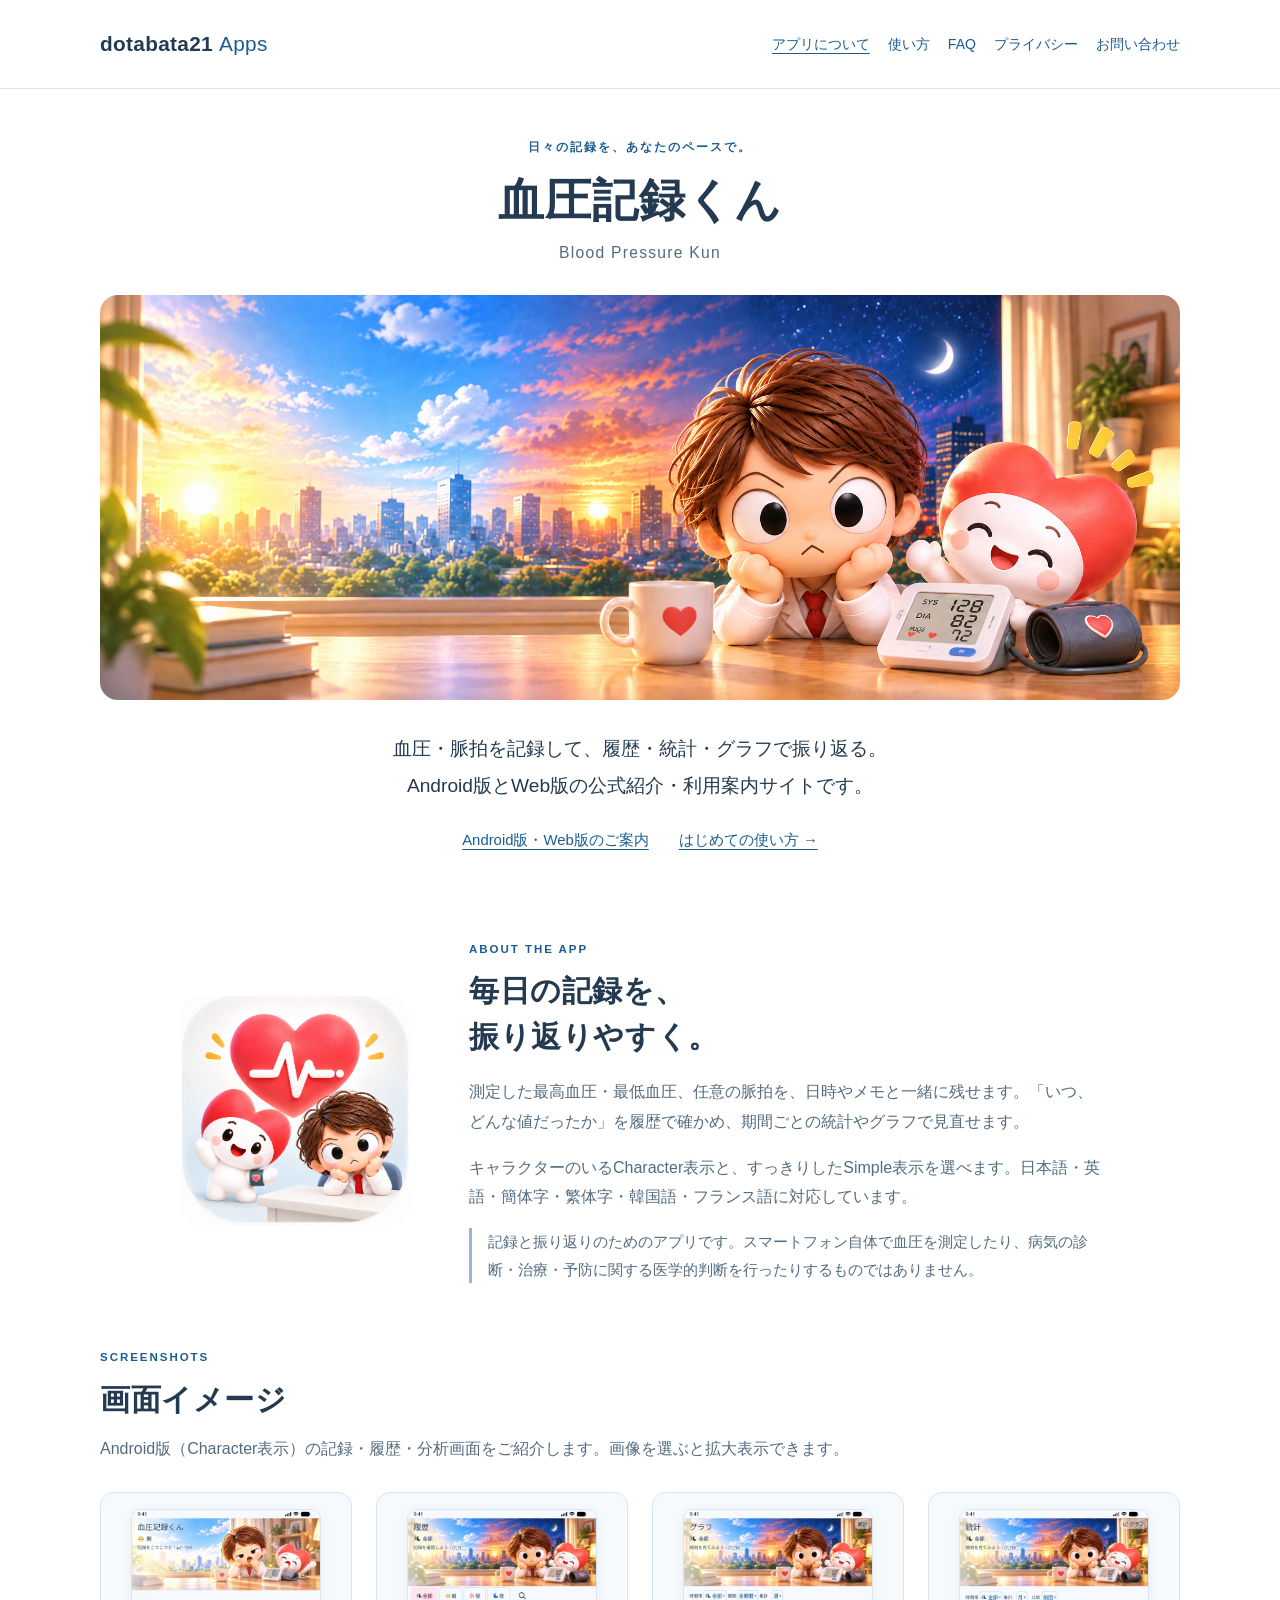
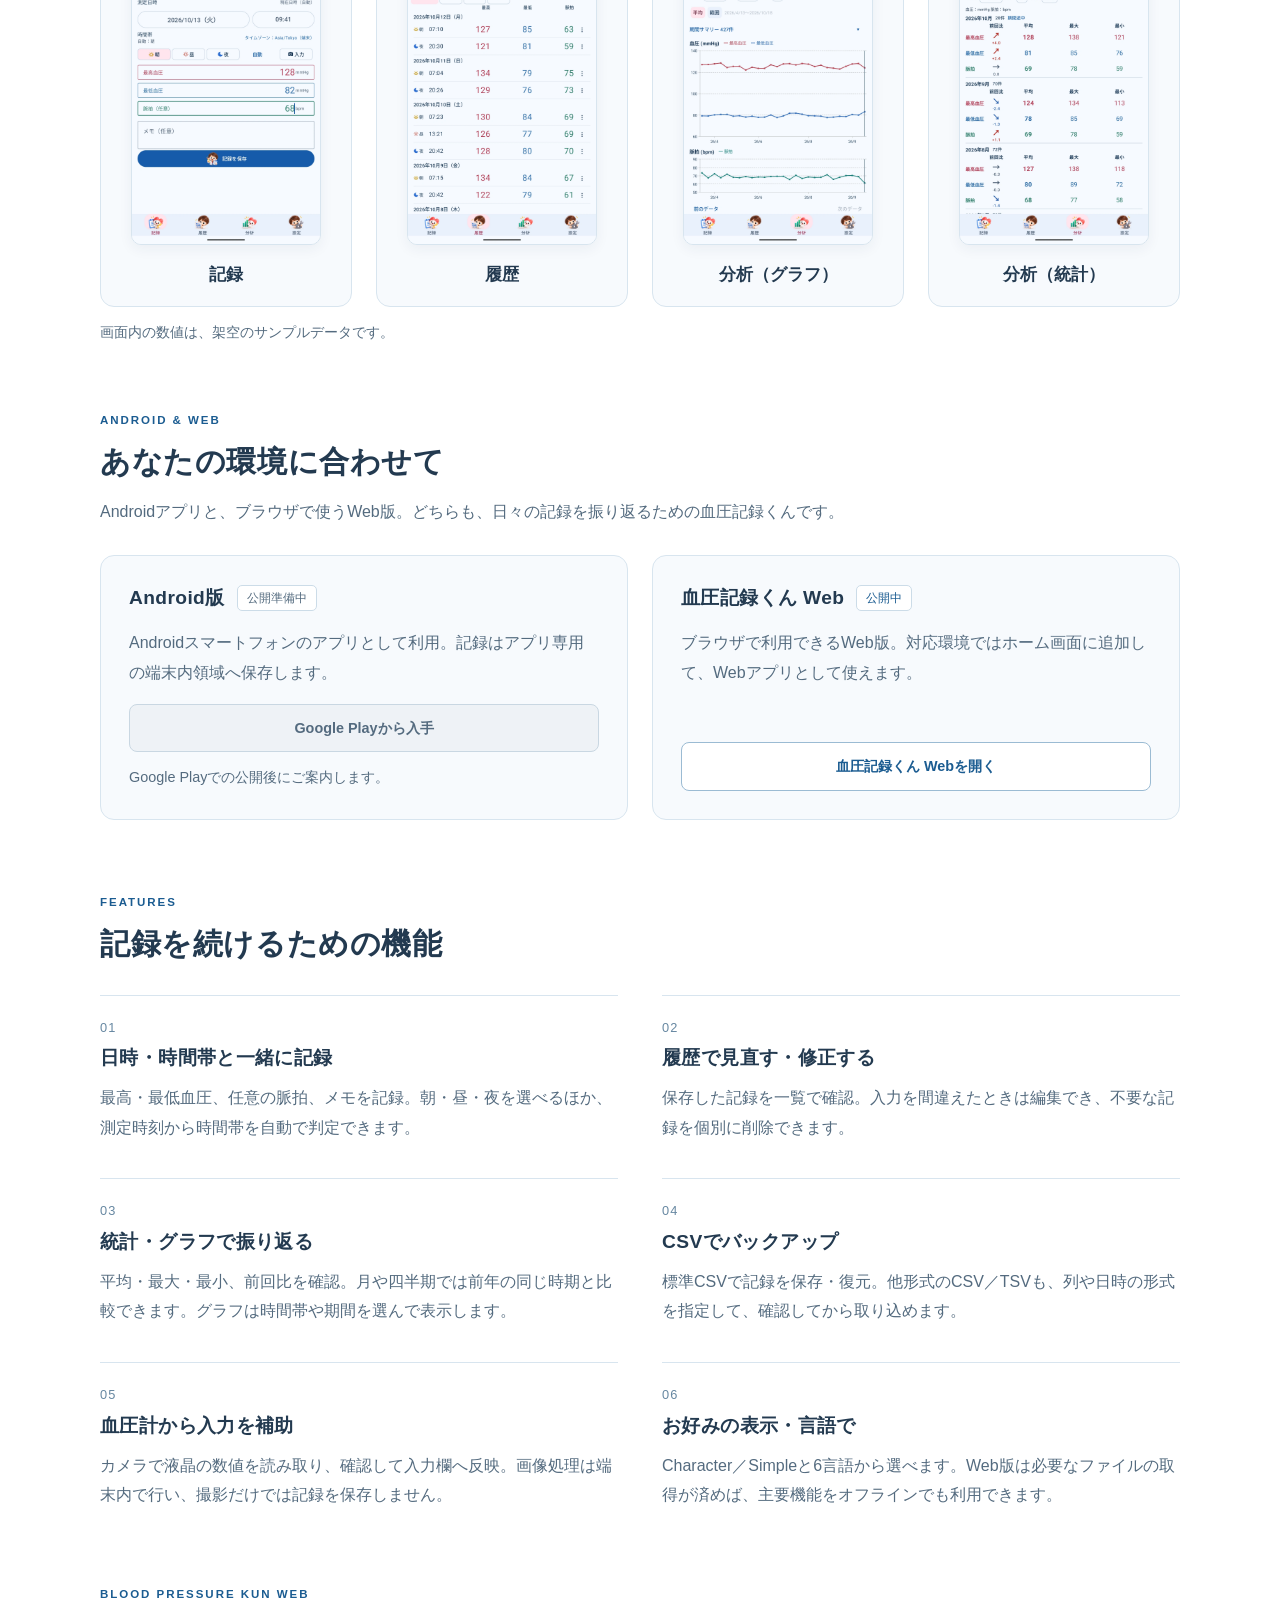
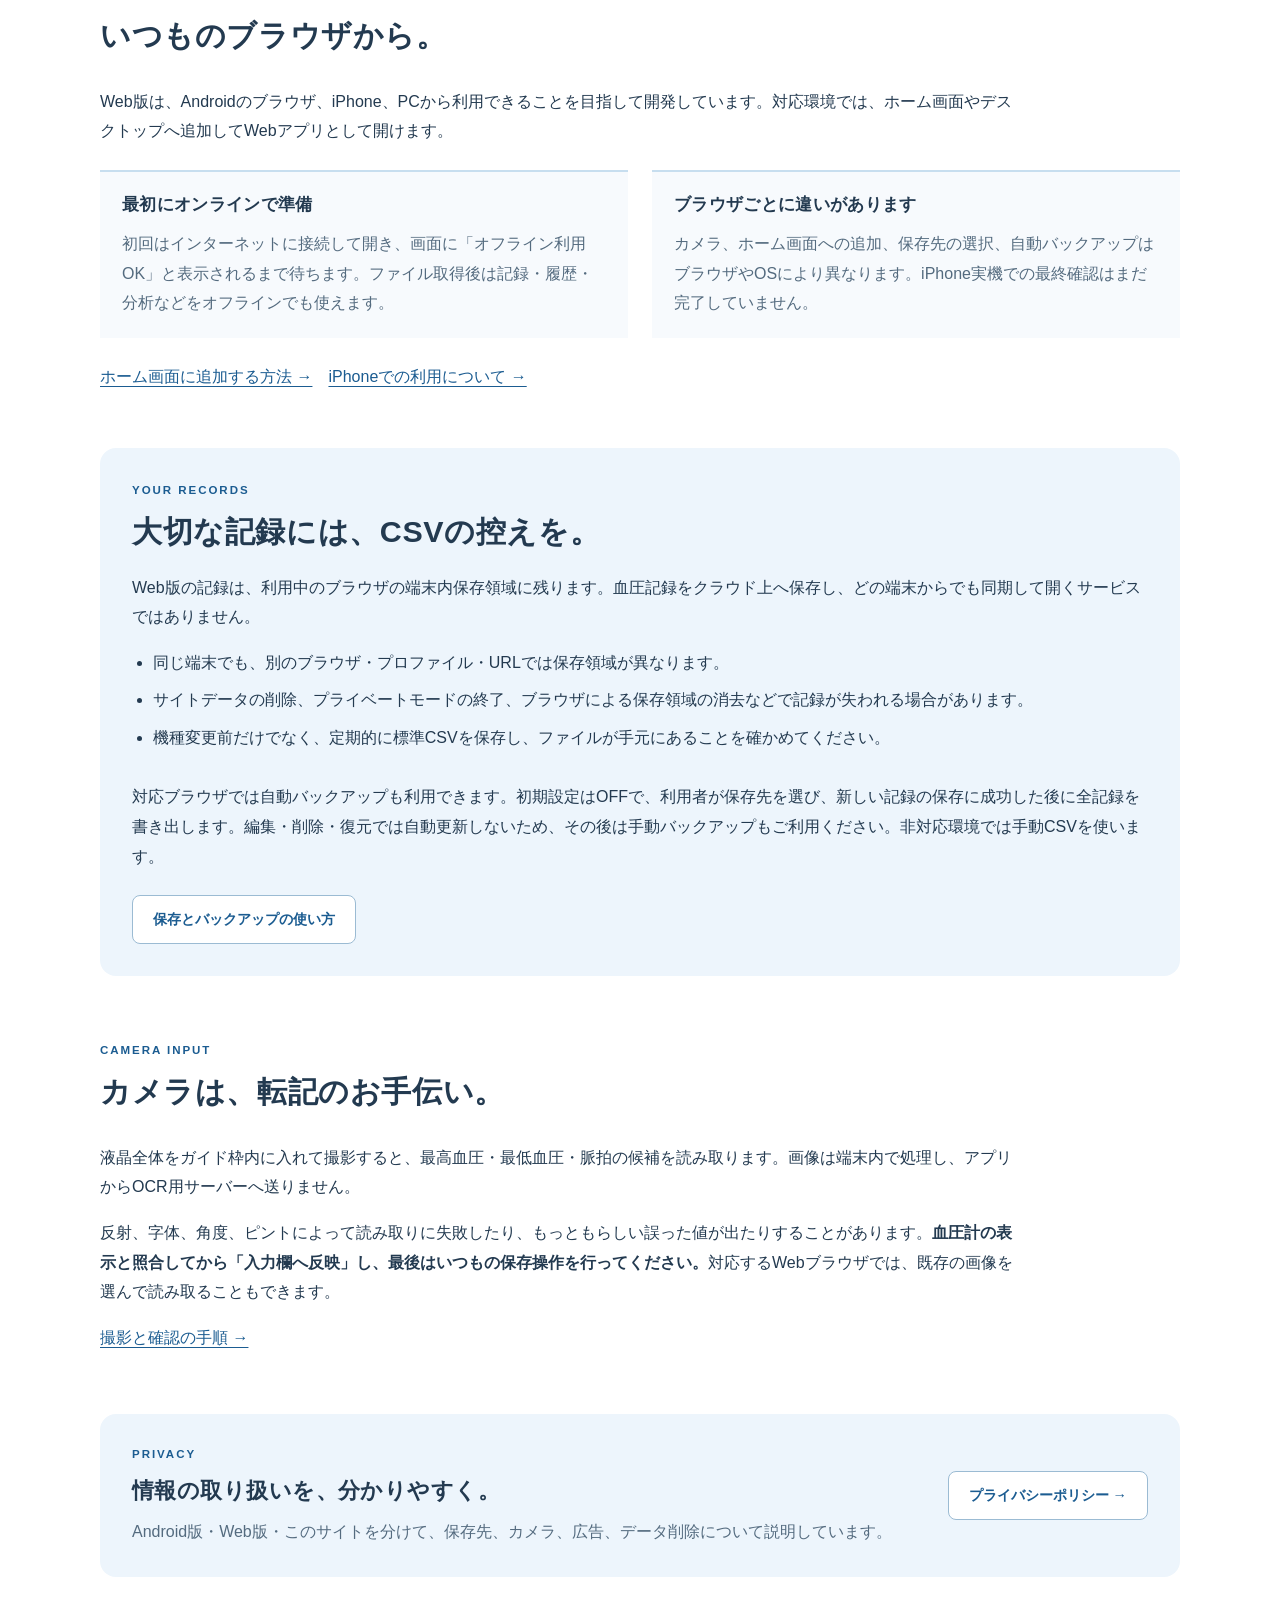
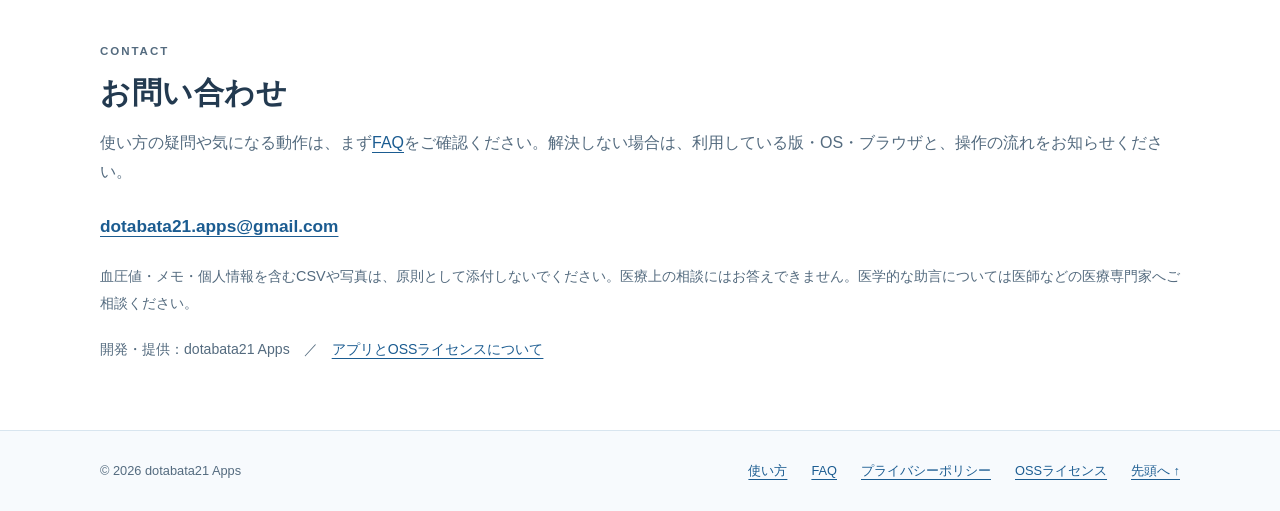
==== index.html @ 5b33334a "feat: add Android screenshot gallery with expandable previews" ====
<!doctype html>
<html lang="ja">
<head>
  <meta charset="utf-8">
  <meta name="viewport" content="width=device-width, initial-scale=1">
  <meta name="description" content="血圧・脈拍を記録し、履歴・統計・グラフで振り返る血圧記録くん。Android版・Web版の案内、使い方、CSVバックアップ、端末内OCR、FAQをご紹介します。">
  <meta name="theme-color" content="#edf5fc">
  <meta name="robots" content="index,follow">
  <title>血圧記録くん | Android・Webの公式紹介・使い方</title>
  <link rel="canonical" href="https://dotabata21.github.io/">
  <meta property="og:type" content="website">
  <meta property="og:locale" content="ja_JP">
  <meta property="og:site_name" content="血圧記録くん | dotabata21 Apps">
  <meta property="og:title" content="血圧記録くん | Android・Webの公式紹介・使い方">
  <meta property="og:description" content="血圧・脈拍を記録し、履歴・統計・グラフで振り返る血圧記録くん。Android版・Web版の案内、使い方、CSVバックアップ、端末内OCR、FAQをご紹介します。">
  <meta property="og:url" content="https://dotabata21.github.io/">
  <meta property="og:image" content="https://dotabata21.github.io/images/blood-pressure-kun-hero.png">
  <meta property="og:image:width" content="2048">
  <meta property="og:image:height" content="768">
  <meta property="og:image:alt" content="血圧記録くんのキャラクターとアプリ名">
  <meta name="twitter:card" content="summary_large_image">
  <link rel="icon" type="image/png" href="images/blood-pressure-kun-icon.png">
  <link rel="apple-touch-icon" href="images/blood-pressure-kun-icon.png">
  <link rel="stylesheet" href="css/style.css">
  <script src="js/site.js" defer></script>
</head>
<body id="top">
  <a class="skip-link" href="#main">本文へ移動</a>
  <header class="site-header">
    <div class="container header-inner">
      <a class="brand" href="index.html" aria-label="dotabata21 Apps トップページ">dotabata21 <span>Apps</span></a>
      <nav aria-label="メインナビゲーション"><a href="index.html" aria-current="page">アプリについて</a><a href="guide.html">使い方</a><a href="faq.html">FAQ</a><a href="privacy.html">プライバシー</a><a href="index.html#contact">お問い合わせ</a></nav>
    </div>
  </header>
  <main id="main" class="container">
    <section class="hero" aria-labelledby="app-title">
      <p class="eyebrow">日々の記録を、あなたのペースで。</p>
      <h1 id="app-title">血圧記録くん</h1>
      <p class="app-name-en" lang="en">Blood Pressure Kun</p>
      <img class="hero-image" src="images/blood-pressure-kun-hero.png" width="2048" height="768" alt="血圧記録くんのキャラクターとアプリ名" fetchpriority="high" decoding="async">
      <p class="hero-description">血圧・脈拍を記録して、履歴・統計・グラフで振り返る。<br class="desktop-break">Android版とWeb版の公式紹介・利用案内サイトです。</p>
      <div class="hero-links"><a href="#versions">Android版・Web版のご案内</a><a href="guide.html">はじめての使い方 →</a></div>
    </section>
    <section id="about" class="about-section" aria-labelledby="about-title">
      <div class="app-image-wrap"><img class="app-image" src="images/blood-pressure-kun-icon.png" width="1254" height="1254" alt="大きな赤いハート、マスコットと男の子のアプリアイコン" loading="lazy" decoding="async"></div>
      <div><p class="eyebrow">ABOUT THE APP</p><h2 id="about-title">毎日の記録を、<br>振り返りやすく。</h2><p>測定した最高血圧・最低血圧、任意の脈拍を、日時やメモと一緒に残せます。「いつ、どんな値だったか」を履歴で確かめ、期間ごとの統計やグラフで見直せます。</p><p>キャラクターのいるCharacter表示と、すっきりしたSimple表示を選べます。日本語・英語・簡体字・繁体字・韓国語・フランス語に対応しています。</p><p class="medical-note">記録と振り返りのためのアプリです。スマートフォン自体で血圧を測定したり、病気の診断・治療・予防に関する医学的判断を行ったりするものではありません。</p></div>
    </section>
    <section id="screenshots" class="screenshots-section" aria-labelledby="screenshots-title">
      <div class="section-heading"><p class="eyebrow">SCREENSHOTS</p><h2 id="screenshots-title">画面イメージ</h2><p>Android版（Character表示）の記録・履歴・分析画面をご紹介します。画像を選ぶと拡大表示できます。</p></div>
      <div class="screenshot-grid">
        <figure class="screenshot-card"><a class="screenshot-link" href="images/screenshots/android-record.webp" aria-label="記録画面を拡大表示"><img src="images/screenshots/android-record.webp" width="1080" height="1920" alt="最高血圧・最低血圧・脈拍を入力するAndroid版の記録画面" loading="lazy" decoding="async"></a><figcaption>記録</figcaption></figure>
        <figure class="screenshot-card"><a class="screenshot-link" href="images/screenshots/android-history.webp" aria-label="履歴画面を拡大表示"><img src="images/screenshots/android-history.webp" width="1080" height="1920" alt="日付・時間帯ごとの測定値を一覧で確認できるAndroid版の履歴画面" loading="lazy" decoding="async"></a><figcaption>履歴</figcaption></figure>
        <figure class="screenshot-card"><a class="screenshot-link" href="images/screenshots/android-graph.webp" aria-label="分析（グラフ）画面を拡大表示"><img src="images/screenshots/android-graph.webp" width="1080" height="1920" alt="血圧と脈拍の推移を表示するAndroid版の分析グラフ画面" loading="lazy" decoding="async"></a><figcaption>分析（グラフ）</figcaption></figure>
        <figure class="screenshot-card"><a class="screenshot-link" href="images/screenshots/android-statistics.webp" aria-label="分析（統計）画面を拡大表示"><img src="images/screenshots/android-statistics.webp" width="1080" height="1920" alt="平均・最大・最小や前回比を確認できるAndroid版の分析統計画面" loading="lazy" decoding="async"></a><figcaption>分析（統計）</figcaption></figure>
      </div>
      <p class="small-note">画面内の数値は、架空のサンプルデータです。</p>
    </section>
    <dialog id="screenshot-preview" class="screenshot-dialog" aria-labelledby="screenshot-preview-title">
      <div class="screenshot-dialog-heading"><h3 id="screenshot-preview-title">記録</h3><form method="dialog"><button class="screenshot-close" autofocus>閉じる</button></form></div>
      <img id="screenshot-preview-image" src="images/screenshots/android-record.webp" width="1080" height="1920" alt="Android版の記録画面">
    </dialog>
    <section id="versions" class="versions-section" aria-labelledby="versions-title">
      <div class="section-heading"><p class="eyebrow">ANDROID &amp; WEB</p><h2 id="versions-title">あなたの環境に合わせて</h2><p>Androidアプリと、ブラウザで使うWeb版。どちらも、日々の記録を振り返るための血圧記録くんです。</p></div>
      <div class="version-grid">
        <article class="version-card"><div class="version-heading"><h3>Android版</h3><span class="release-status" data-release-status="android">公開準備中</span></div><p>Androidスマートフォンのアプリとして利用。記録はアプリ専用の端末内領域へ保存します。</p><button class="button-link" disabled data-release="android" aria-describedby="android-release-note">Google Playから入手</button><p id="android-release-note" class="small-note" data-release-pending="android">Google Playでの公開後にご案内します。</p></article>
        <article class="version-card"><div class="version-heading"><h3>血圧記録くん Web</h3><span class="release-status is-live" data-release-status="web">公開中</span></div><p>ブラウザで利用できるWeb版。対応環境ではホーム画面に追加して、Webアプリとして使えます。</p><button class="button-link" disabled data-release="web">血圧記録くん Webを開く</button></article>
      </div>
    </section>
    <section id="features" class="features-section" aria-labelledby="features-title">
      <div class="section-heading"><p class="eyebrow">FEATURES</p><h2 id="features-title">記録を続けるための機能</h2></div>
      <div class="feature-grid">
        <article class="feature"><span class="feature-number" aria-hidden="true">01</span><h3>日時・時間帯と一緒に記録</h3><p>最高・最低血圧、任意の脈拍、メモを記録。朝・昼・夜を選べるほか、測定時刻から時間帯を自動で判定できます。</p></article>
        <article class="feature"><span class="feature-number" aria-hidden="true">02</span><h3>履歴で見直す・修正する</h3><p>保存した記録を一覧で確認。入力を間違えたときは編集でき、不要な記録を個別に削除できます。</p></article>
        <article class="feature"><span class="feature-number" aria-hidden="true">03</span><h3>統計・グラフで振り返る</h3><p>平均・最大・最小、前回比を確認。月や四半期では前年の同じ時期と比較できます。グラフは時間帯や期間を選んで表示します。</p></article>
        <article class="feature"><span class="feature-number" aria-hidden="true">04</span><h3>CSVでバックアップ</h3><p>標準CSVで記録を保存・復元。他形式のCSV／TSVも、列や日時の形式を指定して、確認してから取り込めます。</p></article>
        <article class="feature"><span class="feature-number" aria-hidden="true">05</span><h3>血圧計から入力を補助</h3><p>カメラで液晶の数値を読み取り、確認して入力欄へ反映。画像処理は端末内で行い、撮影だけでは記録を保存しません。</p></article>
        <article class="feature"><span class="feature-number" aria-hidden="true">06</span><h3>お好みの表示・言語で</h3><p>Character／Simpleと6言語から選べます。Web版は必要なファイルの取得が済めば、主要機能をオフラインでも利用できます。</p></article>
      </div>
    </section>
    <section id="web" class="web-section" aria-labelledby="web-title">
      <div class="section-heading"><p class="eyebrow">BLOOD PRESSURE KUN WEB</p><h2 id="web-title">いつものブラウザから。</h2></div>
      <p>Web版は、Androidのブラウザ、iPhone、PCから利用できることを目指して開発しています。対応環境では、ホーム画面やデスクトップへ追加してWebアプリとして開けます。</p>
      <div class="info-grid"><article class="info-card"><h3>最初にオンラインで準備</h3><p>初回はインターネットに接続して開き、画面に「オフライン利用OK」と表示されるまで待ちます。ファイル取得後は記録・履歴・分析などをオフラインでも使えます。</p></article><article class="info-card"><h3>ブラウザごとに違いがあります</h3><p>カメラ、ホーム画面への追加、保存先の選択、自動バックアップはブラウザやOSにより異なります。iPhone実機での最終確認はまだ完了していません。</p></article></div>
      <p><a href="guide.html#install">ホーム画面に追加する方法 →</a>　<a href="faq.html#iphone">iPhoneでの利用について →</a></p>
    </section>
    <section id="data" class="data-section" aria-labelledby="data-title">
      <p class="eyebrow">YOUR RECORDS</p><h2 id="data-title">大切な記録には、CSVの控えを。</h2>
      <p>Web版の記録は、利用中のブラウザの端末内保存領域に残ります。血圧記録をクラウド上へ保存し、どの端末からでも同期して開くサービスではありません。</p>
      <ul class="plain-list"><li>同じ端末でも、別のブラウザ・プロファイル・URLでは保存領域が異なります。</li><li>サイトデータの削除、プライベートモードの終了、ブラウザによる保存領域の消去などで記録が失われる場合があります。</li><li>機種変更前だけでなく、定期的に標準CSVを保存し、ファイルが手元にあることを確かめてください。</li></ul>
      <p>対応ブラウザでは自動バックアップも利用できます。初期設定はOFFで、利用者が保存先を選び、新しい記録の保存に成功した後に全記録を書き出します。編集・削除・復元では自動更新しないため、その後は手動バックアップもご利用ください。非対応環境では手動CSVを使います。</p>
      <a class="button-link" href="guide.html#backup">保存とバックアップの使い方</a>
    </section>
    <section id="camera" class="camera-section" aria-labelledby="camera-title">
      <div class="section-heading"><p class="eyebrow">CAMERA INPUT</p><h2 id="camera-title">カメラは、転記のお手伝い。</h2></div>
      <p>液晶全体をガイド枠内に入れて撮影すると、最高血圧・最低血圧・脈拍の候補を読み取ります。画像は端末内で処理し、アプリからOCR用サーバーへ送りません。</p>
      <p>反射、字体、角度、ピントによって読み取りに失敗したり、もっともらしい誤った値が出たりすることがあります。<strong>血圧計の表示と照合してから「入力欄へ反映」し、最後はいつもの保存操作を行ってください。</strong>対応するWebブラウザでは、既存の画像を選んで読み取ることもできます。</p>
      <p><a href="guide.html#camera">撮影と確認の手順 →</a></p>
    </section>
    <section class="privacy-panel" aria-labelledby="privacy-title"><div><p class="eyebrow">PRIVACY</p><h2 id="privacy-title">情報の取り扱いを、分かりやすく。</h2><p>Android版・Web版・このサイトを分けて、保存先、カメラ、広告、データ削除について説明しています。</p></div><a class="button-link" href="privacy.html">プライバシーポリシー →</a></section>
    <section id="contact" class="contact-section" aria-labelledby="contact-title"><p class="eyebrow">CONTACT</p><h2 id="contact-title">お問い合わせ</h2><p>使い方の疑問や気になる動作は、まず<a href="faq.html">FAQ</a>をご確認ください。解決しない場合は、利用している版・OS・ブラウザと、操作の流れをお知らせください。</p><a class="email-link" href="mailto:dotabata21.apps@gmail.com">dotabata21.apps@gmail.com</a><p class="small-note">血圧値・メモ・個人情報を含むCSVや写真は、原則として添付しないでください。医療上の相談にはお答えできません。医学的な助言については医師などの医療専門家へご相談ください。</p><p class="developer-note">開発・提供：dotabata21 Apps　／　<a href="licenses.html">アプリとOSSライセンスについて</a></p></section>
  </main>
  <footer class="site-footer">
    <div class="container footer-inner">
      <small>© 2026 dotabata21 Apps</small>
      <a href="guide.html">使い方</a>
      <a href="faq.html">FAQ</a>
      <a href="privacy.html">プライバシーポリシー</a>
      <a href="licenses.html">OSSライセンス</a>
      <a href="#top">先頭へ ↑</a>
    </div>
  </footer>
  <script>
    (() => {
      const grid = document.querySelector('.screenshot-grid');
      const dialog = document.getElementById('screenshot-preview');
      if (!grid || !dialog || typeof dialog.showModal !== 'function') return;
      const image = document.getElementById('screenshot-preview-image');
      const title = document.getElementById('screenshot-preview-title');
      grid.addEventListener('click', event => {
        const link = event.target.closest('.screenshot-link');
        if (!link || event.button !== 0 || event.ctrlKey || event.metaKey || event.shiftKey || event.altKey) return;
        event.preventDefault();
        image.src = link.href;
        image.alt = link.querySelector('img').alt;
        title.textContent = link.closest('figure').querySelector('figcaption').textContent;
        dialog.showModal();
      });
      dialog.addEventListener('click', event => {
        if (event.target !== dialog) return;
        const bounds = dialog.getBoundingClientRect();
        if (event.clientX < bounds.left || event.clientX > bounds.right || event.clientY < bounds.top || event.clientY > bounds.bottom) dialog.close();
      });
    })();
  </script>
</body>
</html>
---- css/style.css ----
:root {
  color-scheme: light;
  --ink: #233a50;
  --muted: #546b7f;
  --blue: #1b5c91;
  --pale: #edf5fc;
  --line: #d8e5ef;
  --width: 1080px;
}
* { box-sizing: border-box; }
html { scroll-padding-top: 24px; }
body {
  margin: 0;
  color: var(--ink);
  background: #fff;
  font-family: -apple-system, BlinkMacSystemFont, "Segoe UI", "Hiragino Kaku Gothic ProN", "Yu Gothic", Meiryo, sans-serif;
  font-size: 16px;
  line-height: 1.85;
  overflow-wrap: anywhere;
}
img { display: block; max-width: 100%; height: auto; }
a { color: var(--blue); text-underline-offset: 4px; }
a:hover { text-decoration-thickness: 2px; }
a:focus-visible { outline: 3px solid #2879b5; outline-offset: 5px; border-radius: 3px; }
h1, h2, h3 { margin: 0; line-height: 1.5; font-weight: 700; letter-spacing: .02em; }
h1 { font-size: clamp(2rem, 5vw, 2.9rem); }
h2 { font-size: clamp(1.5rem, 3vw, 1.9rem); }
h3 { font-size: 1.2rem; }
p { margin: 0 0 1em; }
p:last-child { margin-bottom: 0; }
.container { width: min(var(--width), calc(100% - 48px)); margin-inline: auto; }
.skip-link { position: absolute; z-index: 10; top: -100px; left: 16px; background: white; padding: 10px 16px; }
.skip-link:focus { top: 12px; }
.site-header { border-bottom: 1px solid var(--line); }
.header-inner { min-height: 88px; display: flex; align-items: center; justify-content: space-between; gap: 24px; }
.brand { color: var(--ink); font-size: 1.3rem; font-weight: 700; text-decoration: none; white-space: nowrap; letter-spacing: .015em; }
.brand span { color: var(--blue); font-weight: 500; }
.site-header nav { display: flex; flex-wrap: wrap; gap: 8px 24px; align-items: center; font-size: .88rem; }
.site-header nav a { display: inline-flex; align-items: center; min-height: 44px; text-decoration: none; }
.site-header nav a:hover, .site-header nav a[aria-current="page"] { text-decoration: underline; }
.eyebrow { color: var(--blue); font-size: .72rem; font-weight: 700; letter-spacing: .17em; margin-bottom: 8px; }
.hero { text-align: center; padding-top: 48px; }
.app-name-en { color: var(--muted); font-size: .98rem; letter-spacing: .08em; margin-top: 2px; margin-bottom: 28px; }
.hero-image { width: 100%; border-radius: 18px; }
.hero-description { font-size: clamp(1.02rem, 2.2vw, 1.2rem); margin: 30px auto 0; max-width: 700px; line-height: 1.95; }
.about-section { display: grid; grid-template-columns: 240px 1fr; gap: 54px; align-items: center; max-width: 930px; margin: 76px auto 0; scroll-margin-top: 24px; }
.app-image-wrap { padding: 5px; }
.app-image { width: 100%; border-radius: 22px; }
.about-section h2 { margin-bottom: 18px; }
.about-section p:not(.eyebrow) { color: var(--muted); }
.features-section { margin-top: 72px; }
.section-heading { margin-bottom: 28px; }
.feature-grid { display: grid; grid-template-columns: repeat(2, minmax(0, 1fr)); gap: 26px 44px; }
.feature { border-top: 1px solid var(--line); padding: 20px 0 10px; }
.feature-number { display: block; color: #6687a1; font-size: .8rem; letter-spacing: .09em; margin-bottom: 5px; }
.feature h3 { margin-bottom: 10px; }
.feature p { color: var(--muted); }
.privacy-panel { margin-top: 62px; padding: 30px 32px; background: var(--pale); border-radius: 16px; display: flex; gap: 24px; align-items: center; justify-content: space-between; }
.privacy-panel h2 { font-size: 1.4rem; margin-bottom: 10px; }
.privacy-panel p:not(.eyebrow) { color: var(--muted); }
.button-link { display: inline-flex; align-items: center; justify-content: center; gap: 8px; min-height: 48px; padding: 10px 20px; background: white; border: 1px solid #9bbbd3; border-radius: 8px; text-decoration: none; font-size: .9rem; font-weight: 600; flex-shrink: 0; }
.button-link:hover { background: #f8fbfe; }
.contact-section { margin-block: 64px 68px; }
.contact-section h2 { margin-bottom: 12px; }
.contact-section p { color: var(--muted); }
.email-link { display: inline-block; padding-block: 8px; font-size: 1.08rem; font-weight: 600; }
.developer-note { font-size: .88rem; margin-top: 20px; }
.site-footer { border-top: 1px solid var(--line); background: #f7fafd; }
.footer-inner { min-height: 80px; display: flex; flex-wrap: wrap; align-items: center; gap: 8px 24px; font-size: .8rem; padding-block: 18px; }
.footer-inner small { color: var(--muted); font-size: inherit; margin-right: auto; }
.footer-inner a { display: inline-flex; align-items: center; min-height: 40px; }
.policy-container { max-width: 860px; }
.policy-heading { padding-block: 48px 26px; }
.policy-heading h1 { font-size: clamp(1.65rem, 4vw, 2.3rem); margin-bottom: 22px; }
.policy-heading > p:not(.eyebrow) { color: var(--muted); }
.policy-date { font-size: .88rem; margin-top: 18px; }
.policy-contents { padding: 24px 28px; border: 1px solid var(--line); border-radius: 12px; background: #f7fafd; }
.policy-contents h2 { font-size: 1.1rem; margin-bottom: 12px; }
.policy-contents ol { margin: 0; padding-left: 1.5em; columns: 2; column-gap: 42px; font-size: .9rem; }
.policy-contents li { break-inside: avoid; padding-block: 5px; }
.policy-section { padding-block: 34px; border-bottom: 1px solid var(--line); scroll-margin-top: 24px; }
.policy-section h2 { font-size: clamp(1.2rem, 2.5vw, 1.4rem); margin-bottom: 16px; }
.policy-section p { line-height: 1.95; }
.policy-section ul { padding-left: 1.5em; margin-block: 12px 20px; }
.policy-section li { padding-bottom: 4px; }
.policy-note { padding: 14px 18px; background: var(--pale); border-left: 3px solid #94b9d4; border-radius: 0 6px 6px 0; font-size: .94rem; }
.policy-contact dl { display: grid; grid-template-columns: 130px 1fr; gap: 8px 24px; margin: 0; }
.policy-contact dt { color: var(--muted); }
.policy-contact dd { margin: 0; }
.back-link { display: inline-flex; align-items: center; min-height: 48px; margin-block: 28px 44px; }
@media (max-width: 900px) {
  .header-inner { flex-wrap: wrap; gap: 0; padding-block: 16px 10px; }
  .site-header nav { width: 100%; gap: 4px 22px; }
  .about-section { grid-template-columns: 190px 1fr; gap: 32px; }
  .privacy-panel { align-items: flex-start; flex-direction: column; }
}
@media (max-width: 620px) {
  .container { width: calc(100% - 36px); }
  .header-inner { padding-block: 14px 8px; }
  .brand { font-size: 1.16rem; }
  .site-header nav { gap: 0 15px; font-size: .76rem; }
  .hero { padding-top: 30px; }
  .app-name-en { margin-bottom: 20px; font-size: .88rem; }
  .hero-image { border-radius: 10px; }
  .hero-description { margin-top: 22px; text-align: left; }
  .desktop-break { display: none; }
  .about-section { grid-template-columns: 1fr; gap: 22px; margin-top: 44px; }
  .app-image-wrap { width: 172px; padding: 0; }
  .about-section h2 { margin-bottom: 14px; }
  .features-section { margin-top: 44px; }
  .section-heading { margin-bottom: 16px; }
  .feature-grid { grid-template-columns: 1fr; gap: 12px; }
  .feature { padding-top: 16px; }
  .privacy-panel { margin-top: 36px; padding: 23px 20px; gap: 18px; border-radius: 12px; }
  .button-link { width: 100%; padding-inline: 12px; }
  .contact-section { margin-block: 38px 44px; }
  .email-link { font-size: .97rem; }
  .footer-inner { gap: 0 18px; }
  .footer-inner small { width: 100%; }
  .policy-heading { padding-block: 30px 20px; }
  .policy-contents { padding: 20px; }
  .policy-contents ol { columns: 1; }
  .policy-section { padding-block: 28px; }
  .policy-contact dl { grid-template-columns: 1fr; gap: 2px; }
  .policy-contact dd { margin-bottom: 10px; }
}
@media print {
  .site-header, .site-footer, .skip-link, .back-link { display: none; }
  .container { width: 100%; }
  .policy-heading { padding-top: 0; }
  .policy-section { break-inside: avoid; }
  a { color: inherit; }
}

/* Official guide expansion: keep the existing palette, artwork and typography. */
button { font: inherit; }
button:focus-visible, summary:focus-visible { outline: 3px solid #2879b5; outline-offset: 4px; }
.site-header nav { gap: 4px 18px; }
.hero-links { display: flex; justify-content: center; gap: 8px 30px; flex-wrap: wrap; margin-top: 14px; }
.hero-links a { min-height: 44px; display: inline-flex; align-items: center; font-size: .93rem; }
.medical-note { border-left: 3px solid #94b9d4; padding-left: 16px; font-size: .94rem; }
.versions-section, .web-section, .camera-section { margin-top: 64px; scroll-margin-top: 24px; }
.section-heading > p:not(.eyebrow) { margin-top: 12px; color: var(--muted); max-width: 760px; }
.version-grid, .info-grid { display: grid; grid-template-columns: repeat(2,minmax(0,1fr)); gap: 24px; }
.version-card { border: 1px solid var(--line); border-radius: 14px; padding: 28px; background: #f7fafd; display: flex; flex-direction: column; }
.version-heading { display: flex; align-items: center; flex-wrap: wrap; gap: 6px 12px; margin-bottom: 16px; }
.release-status { border: 1px solid #ccdce8; background: #fff; padding: 1px 9px; border-radius: 5px; font-size: .76rem; color: var(--muted); }
.release-status.is-live { color: var(--blue); }
.version-card > p:not(.small-note) { color: var(--muted); flex-grow: 1; }
.version-card .button-link { width: 100%; }
.button-link:disabled { color: #546b7f; background: #eef2f6; border-color: #c9d7e2; cursor: default; opacity: 1; }
.small-note { font-size: .9rem; color: var(--muted); margin-top: 12px; }
.info-grid { margin-block: 24px; }
.info-card { background: #f7fafd; border-top: 2px solid #c7deef; padding: 20px 22px; }
.info-card h3 { font-size: 1.06rem; margin-bottom: 12px; }
.info-card p { color: var(--muted); }
.web-section > p, .camera-section > p { max-width: 920px; }
.data-section { margin-top: 56px; padding: 32px; background: var(--pale); border-radius: 16px; scroll-margin-top: 24px; }
.data-section h2 { margin-bottom: 18px; }
.data-section .button-link { margin-top: 8px; }
.plain-list { padding-left: 1.3em; margin-bottom: 22px; }
.plain-list li { padding-bottom: 8px; }
.policy-section h3 { font-size: 1.08rem; margin-block: 26px 12px; }
.steps { padding-left: 1.4em; margin-block: 16px 24px; }
.steps li { padding-block: 5px; padding-left: 4px; }
.faq-list { margin-bottom: 30px; }
.faq-item { border-top: 1px solid var(--line); scroll-margin-top: 24px; }
.faq-item:last-child { border-bottom: 1px solid var(--line); }
.faq-item summary { min-height: 60px; padding: 18px 10px 18px 6px; font-weight: 600; cursor: pointer; line-height: 1.6; }
.faq-item summary::marker, .license-item summary::marker { color: var(--blue); }
.faq-answer { padding: 0 16px 22px 26px; color: var(--muted); }
.license-item { border: 1px solid var(--line); border-radius: 8px; margin-top: 12px; }
.license-item summary { padding: 14px 16px; cursor: pointer; min-height: 48px; }
.license-item summary span { font-weight: 600; }
.license-item summary small { display: block; margin-left: 16px; color: var(--muted); }
.license-item pre { white-space: pre-wrap; overflow-wrap: anywhere; font-size: .82rem; line-height: 1.65; margin: 0; padding: 18px; border-top: 1px solid var(--line); font-family: ui-monospace, Consolas, monospace; }
[hidden] { display: none !important; }
@media (max-width: 900px) { .site-header nav { gap: 0 20px; } }
@media (max-width: 620px) {
  .brand { white-space: normal; max-width: 100%; }
  .site-header nav { font-size: .83rem; gap: 0 18px; }
  .hero-links { justify-content: flex-start; gap: 0 20px; }
  .versions-section, .web-section, .camera-section { margin-top: 42px; }
  .version-grid, .info-grid { grid-template-columns: 1fr; gap: 18px; }
  .version-card { padding: 22px 20px; }
  .data-section { margin-top: 36px; padding: 23px 20px; }
  .info-card { padding: 18px 20px; }
  .faq-answer { padding: 0 8px 20px 20px; }
  .policy-contents a { display: inline-block; min-height: 36px; }
  .license-item summary { padding-inline: 12px; }
}
@media (prefers-reduced-motion: reduce) { html { scroll-behavior: auto; } }
@media print { .versions-section button, .hero-links { display: none; } .faq-item, .license-item { break-inside: avoid; } }

/* Android screen previews: scoped to the home-page screenshot section. */
.screenshots-section { margin-top: 64px; scroll-margin-top: 24px; }
.screenshot-grid { display: grid; grid-template-columns: repeat(4, minmax(0, 1fr)); gap: 24px; margin-inline: auto; }
.screenshot-card { margin: 0; padding: 16px; border: 1px solid var(--line); border-radius: 14px; background: #f7fafd; }
.screenshot-link { display: block; width: 190px; max-width: 100%; margin-inline: auto; cursor: zoom-in; }
.screenshot-card img { width: 100%; height: auto; margin-inline: auto; border: 1px solid var(--line); border-radius: 10px; box-shadow: 0 4px 14px rgba(35, 58, 80, .06); }
.screenshot-card figcaption { margin-top: 14px; text-align: center; font-size: 1.06rem; font-weight: 600; }
@media (max-width: 1000px) {
  .screenshot-grid { grid-template-columns: repeat(2, minmax(0, 1fr)); max-width: 560px; }
}
@media (max-width: 760px) {
  .screenshot-grid { grid-template-columns: 1fr; }
  .screenshot-link { width: 50%; max-width: 190px; }
}
@media (max-width: 620px) {
  .screenshots-section { margin-top: 42px; }
  .screenshot-grid { gap: 18px; }
  .screenshot-card { padding: 12px; }
}

.screenshot-dialog { width: fit-content; max-width: calc(100% - 32px); max-height: calc(100% - 32px); padding: 20px; color: var(--ink); border: 1px solid var(--line); border-radius: 14px; background: #fff; }
.screenshot-dialog::backdrop { background: rgba(35, 58, 80, .55); }
.screenshot-dialog-heading { display: flex; align-items: center; justify-content: space-between; gap: 20px; margin-bottom: 16px; }
.screenshot-dialog-heading h3 { font-size: 1.1rem; }
.screenshot-dialog-heading form { margin: 0; }
.screenshot-close { min-height: 44px; padding: 8px 12px; color: var(--blue); border: 1px solid var(--line); border-radius: 8px; background: #fff; cursor: pointer; }
.screenshot-dialog img { width: auto; height: auto; max-width: min(380px, 100%); max-height: calc(100dvh - 150px); margin-inline: auto; border: 1px solid var(--line); border-radius: 10px; }
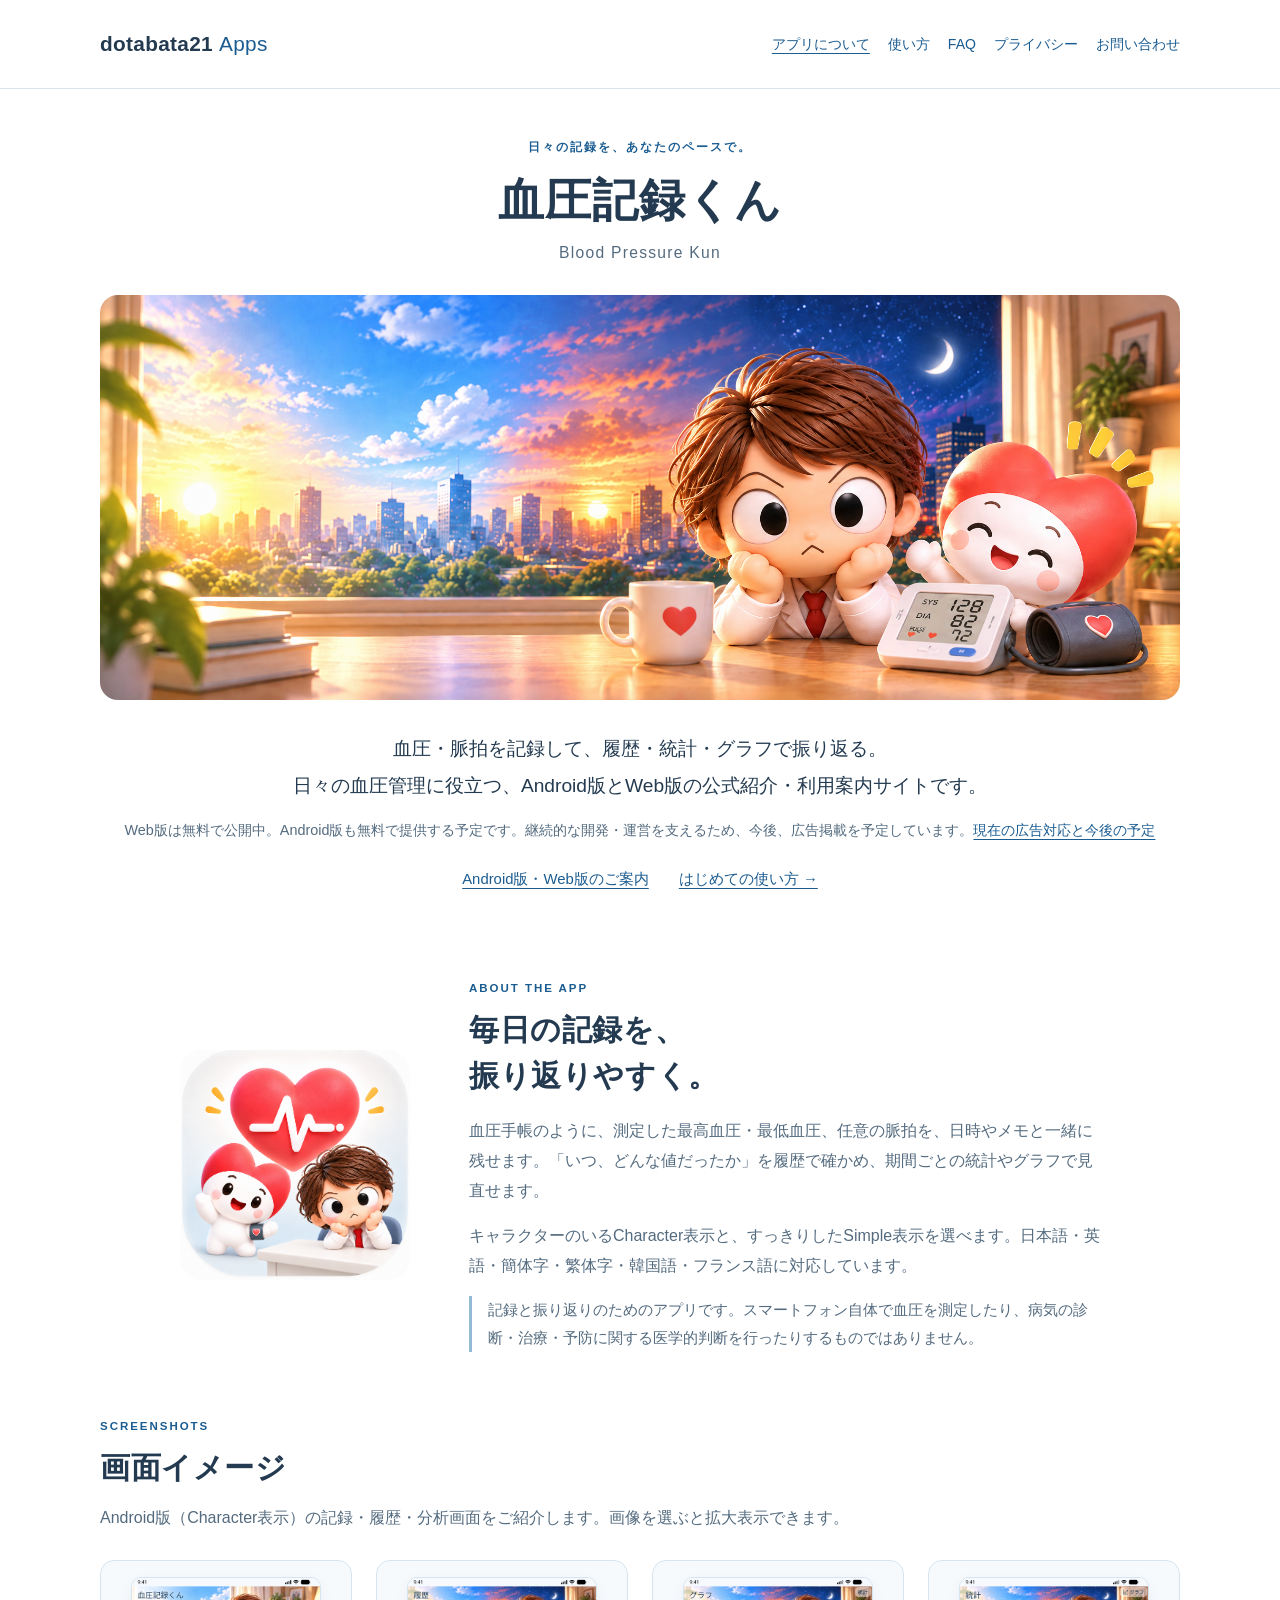
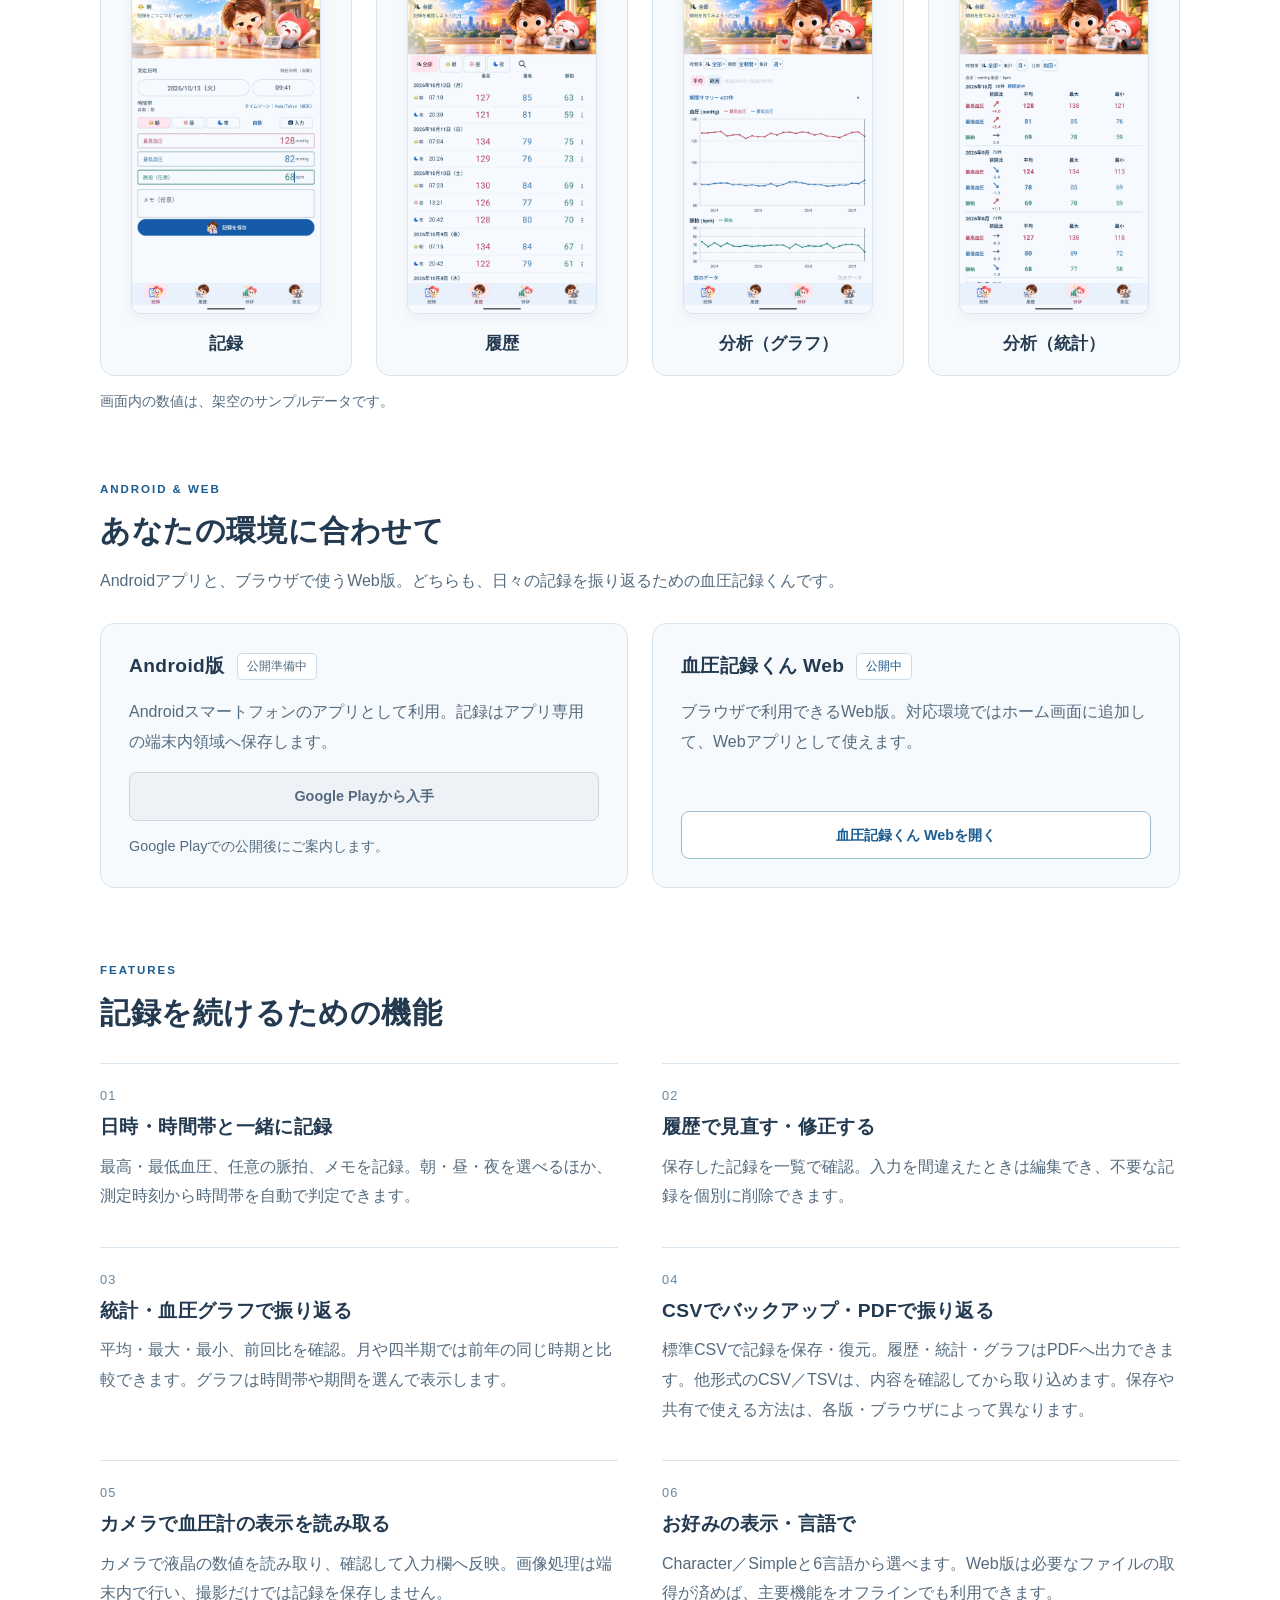
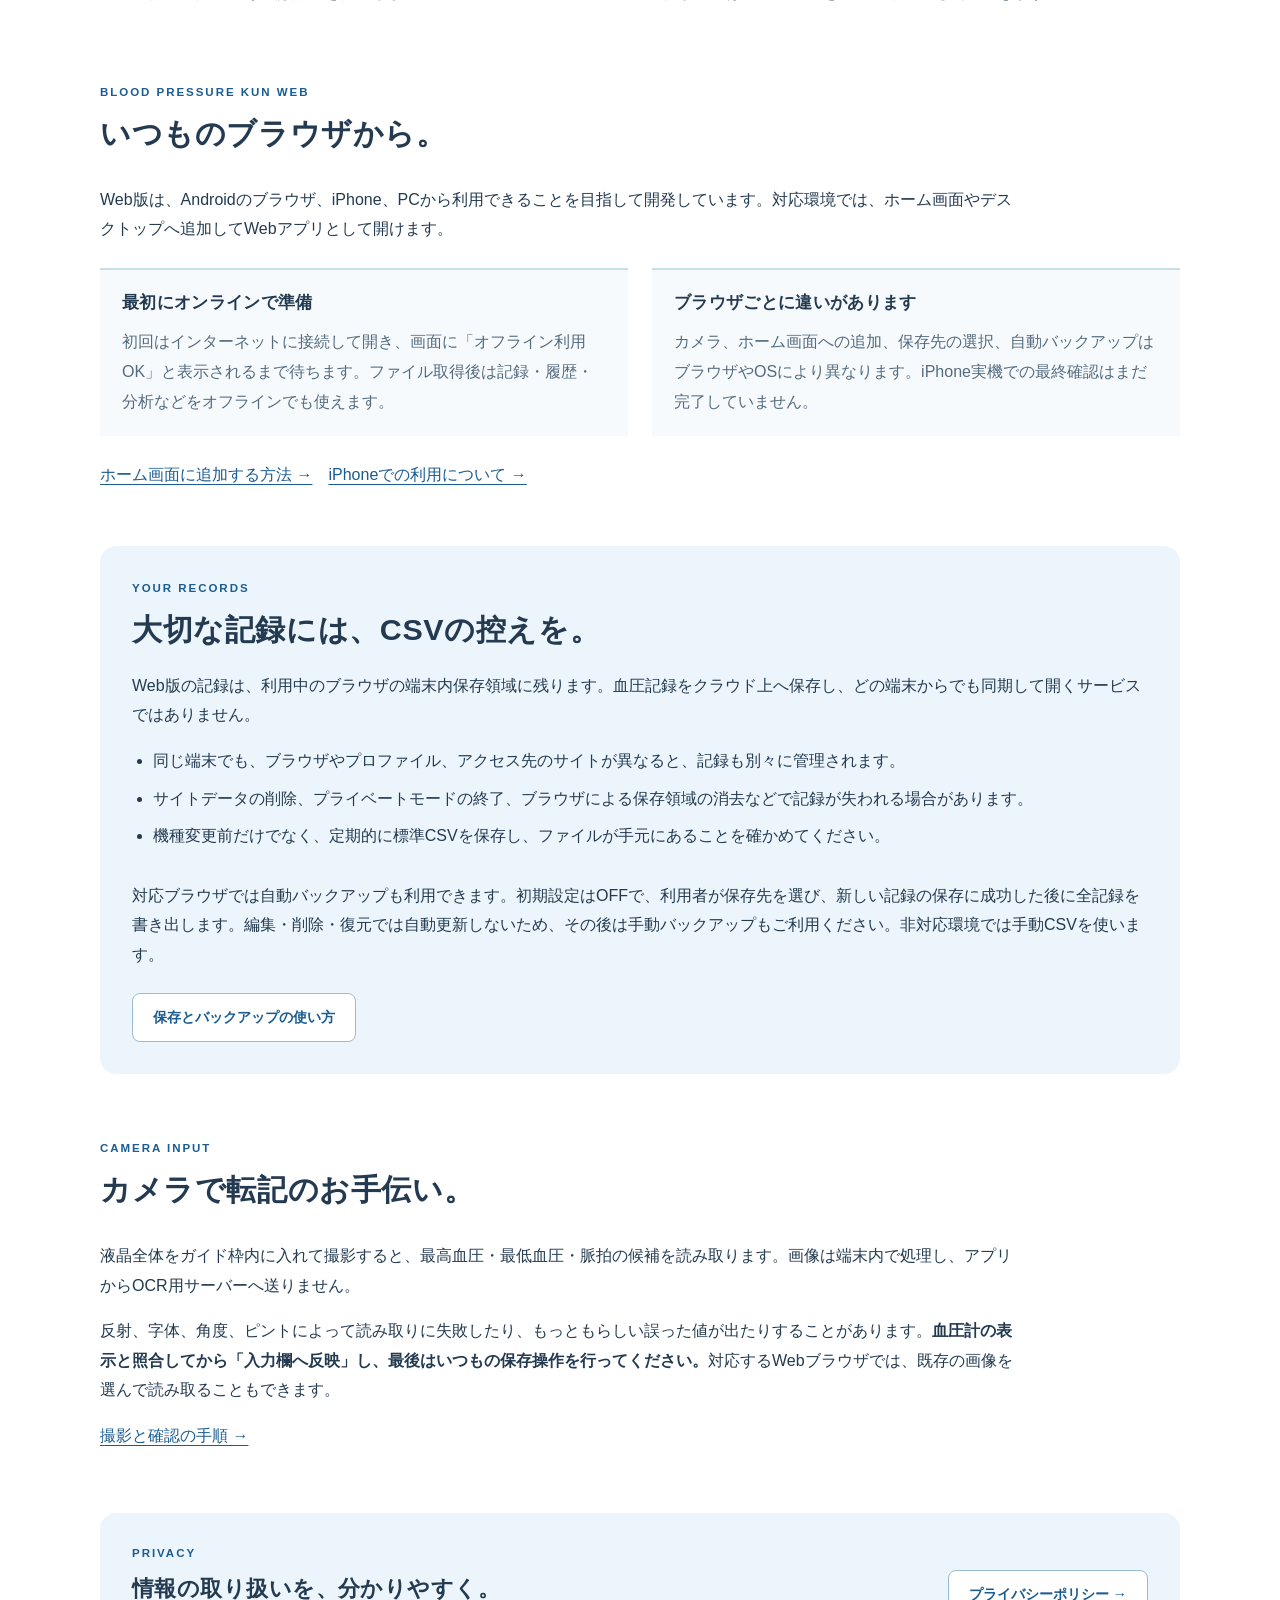
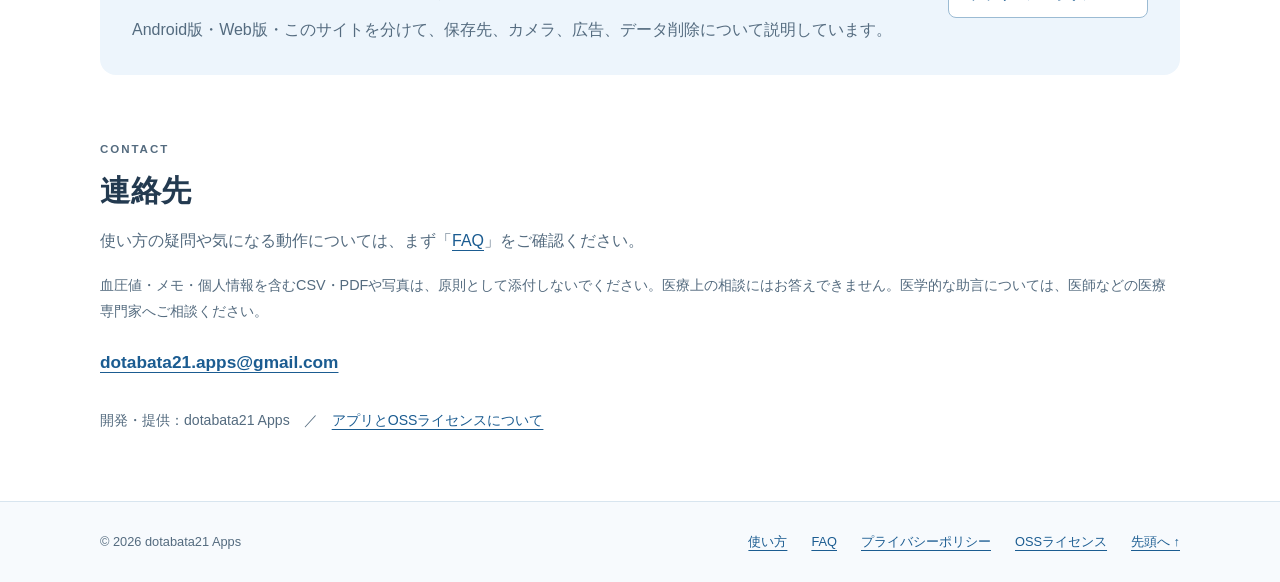
==== commit d4c4f5cc: "docs: refresh website content, privacy, licenses and SEO" ====
--- a/index.html
+++ b/index.html
@@ -3,16 +3,16 @@
 <head>
   <meta charset="utf-8">
   <meta name="viewport" content="width=device-width, initial-scale=1">
-  <meta name="description" content="血圧・脈拍を記録し、履歴・統計・グラフで振り返る血圧記録くん。Android版・Web版の案内、使い方、CSVバックアップ、端末内OCR、FAQをご紹介します。">
+  <meta name="description" content="血圧・脈拍を記録し、履歴・血圧グラフ・統計で振り返る無料の血圧記録アプリ。Android版・Web版の使い方、CSVバックアップ、PDF出力、端末内OCR、情報の取り扱いをご案内します。">
   <meta name="theme-color" content="#edf5fc">
   <meta name="robots" content="index,follow">
-  <title>血圧記録くん | Android・Webの公式紹介・使い方</title>
+  <title>血圧記録くん｜血圧を記録・管理できる無料アプリ</title>
   <link rel="canonical" href="https://dotabata21.github.io/">
   <meta property="og:type" content="website">
   <meta property="og:locale" content="ja_JP">
   <meta property="og:site_name" content="血圧記録くん | dotabata21 Apps">
-  <meta property="og:title" content="血圧記録くん | Android・Webの公式紹介・使い方">
-  <meta property="og:description" content="血圧・脈拍を記録し、履歴・統計・グラフで振り返る血圧記録くん。Android版・Web版の案内、使い方、CSVバックアップ、端末内OCR、FAQをご紹介します。">
+  <meta property="og:title" content="血圧記録くん｜血圧を記録・管理できる無料アプリ">
+  <meta property="og:description" content="血圧・脈拍を記録し、履歴・血圧グラフ・統計で振り返る無料の血圧記録アプリ。Android版・Web版の使い方、CSVバックアップ、PDF出力、端末内OCR、情報の取り扱いをご案内します。">
   <meta property="og:url" content="https://dotabata21.github.io/">
   <meta property="og:image" content="https://dotabata21.github.io/images/blood-pressure-kun-hero.png">
   <meta property="og:image:width" content="2048">
@@ -28,8 +28,8 @@
   <a class="skip-link" href="#main">本文へ移動</a>
   <header class="site-header">
     <div class="container header-inner">
-      <a class="brand" href="index.html" aria-label="dotabata21 Apps トップページ">dotabata21 <span>Apps</span></a>
-      <nav aria-label="メインナビゲーション"><a href="index.html" aria-current="page">アプリについて</a><a href="guide.html">使い方</a><a href="faq.html">FAQ</a><a href="privacy.html">プライバシー</a><a href="index.html#contact">お問い合わせ</a></nav>
+      <a class="brand" href="/" aria-label="dotabata21 Apps トップページ">dotabata21 <span>Apps</span></a>
+      <nav aria-label="メインナビゲーション"><a href="/" aria-current="page">アプリについて</a><a href="guide.html">使い方</a><a href="faq.html">FAQ</a><a href="privacy.html">プライバシー</a><a href="/#contact">お問い合わせ</a></nav>
     </div>
   </header>
   <main id="main" class="container">
@@ -38,12 +38,13 @@
       <h1 id="app-title">血圧記録くん</h1>
       <p class="app-name-en" lang="en">Blood Pressure Kun</p>
       <img class="hero-image" src="images/blood-pressure-kun-hero.png" width="2048" height="768" alt="血圧記録くんのキャラクターとアプリ名" fetchpriority="high" decoding="async">
-      <p class="hero-description">血圧・脈拍を記録して、履歴・統計・グラフで振り返る。<br class="desktop-break">Android版とWeb版の公式紹介・利用案内サイトです。</p>
+      <p class="hero-description">血圧・脈拍を記録して、履歴・統計・グラフで振り返る。<br class="desktop-break">日々の血圧管理に役立つ、Android版とWeb版の公式紹介・利用案内サイトです。</p>
+      <p class="small-note">Web版は無料で公開中。Android版も無料で提供する予定です。継続的な開発・運営を支えるため、今後、広告掲載を予定しています。<a href="privacy.html#advertising">現在の広告対応と今後の予定</a></p>
       <div class="hero-links"><a href="#versions">Android版・Web版のご案内</a><a href="guide.html">はじめての使い方 →</a></div>
     </section>
     <section id="about" class="about-section" aria-labelledby="about-title">
       <div class="app-image-wrap"><img class="app-image" src="images/blood-pressure-kun-icon.png" width="1254" height="1254" alt="大きな赤いハート、マスコットと男の子のアプリアイコン" loading="lazy" decoding="async"></div>
-      <div><p class="eyebrow">ABOUT THE APP</p><h2 id="about-title">毎日の記録を、<br>振り返りやすく。</h2><p>測定した最高血圧・最低血圧、任意の脈拍を、日時やメモと一緒に残せます。「いつ、どんな値だったか」を履歴で確かめ、期間ごとの統計やグラフで見直せます。</p><p>キャラクターのいるCharacter表示と、すっきりしたSimple表示を選べます。日本語・英語・簡体字・繁体字・韓国語・フランス語に対応しています。</p><p class="medical-note">記録と振り返りのためのアプリです。スマートフォン自体で血圧を測定したり、病気の診断・治療・予防に関する医学的判断を行ったりするものではありません。</p></div>
+      <div><p class="eyebrow">ABOUT THE APP</p><h2 id="about-title">毎日の記録を、<br>振り返りやすく。</h2><p>血圧手帳のように、測定した最高血圧・最低血圧、任意の脈拍を、日時やメモと一緒に残せます。「いつ、どんな値だったか」を履歴で確かめ、期間ごとの統計やグラフで見直せます。</p><p>キャラクターのいるCharacter表示と、すっきりしたSimple表示を選べます。日本語・英語・簡体字・繁体字・韓国語・フランス語に対応しています。</p><p class="medical-note">記録と振り返りのためのアプリです。スマートフォン自体で血圧を測定したり、病気の診断・治療・予防に関する医学的判断を行ったりするものではありません。</p></div>
     </section>
     <section id="screenshots" class="screenshots-section" aria-labelledby="screenshots-title">
       <div class="section-heading"><p class="eyebrow">SCREENSHOTS</p><h2 id="screenshots-title">画面イメージ</h2><p>Android版（Character表示）の記録・履歴・分析画面をご紹介します。画像を選ぶと拡大表示できます。</p></div>
@@ -71,9 +72,9 @@
       <div class="feature-grid">
         <article class="feature"><span class="feature-number" aria-hidden="true">01</span><h3>日時・時間帯と一緒に記録</h3><p>最高・最低血圧、任意の脈拍、メモを記録。朝・昼・夜を選べるほか、測定時刻から時間帯を自動で判定できます。</p></article>
         <article class="feature"><span class="feature-number" aria-hidden="true">02</span><h3>履歴で見直す・修正する</h3><p>保存した記録を一覧で確認。入力を間違えたときは編集でき、不要な記録を個別に削除できます。</p></article>
-        <article class="feature"><span class="feature-number" aria-hidden="true">03</span><h3>統計・グラフで振り返る</h3><p>平均・最大・最小、前回比を確認。月や四半期では前年の同じ時期と比較できます。グラフは時間帯や期間を選んで表示します。</p></article>
-        <article class="feature"><span class="feature-number" aria-hidden="true">04</span><h3>CSVでバックアップ</h3><p>標準CSVで記録を保存・復元。他形式のCSV／TSVも、列や日時の形式を指定して、確認してから取り込めます。</p></article>
-        <article class="feature"><span class="feature-number" aria-hidden="true">05</span><h3>血圧計から入力を補助</h3><p>カメラで液晶の数値を読み取り、確認して入力欄へ反映。画像処理は端末内で行い、撮影だけでは記録を保存しません。</p></article>
+        <article class="feature"><span class="feature-number" aria-hidden="true">03</span><h3>統計・血圧グラフで振り返る</h3><p>平均・最大・最小、前回比を確認。月や四半期では前年の同じ時期と比較できます。グラフは時間帯や期間を選んで表示します。</p></article>
+        <article class="feature"><span class="feature-number" aria-hidden="true">04</span><h3>CSVでバックアップ・PDFで振り返る</h3><p>標準CSVで記録を保存・復元。履歴・統計・グラフはPDFへ出力できます。他形式のCSV／TSVは、内容を確認してから取り込めます。保存や共有で使える方法は、各版・ブラウザによって異なります。</p></article>
+        <article class="feature"><span class="feature-number" aria-hidden="true">05</span><h3>カメラで血圧計の表示を読み取る</h3><p>カメラで液晶の数値を読み取り、確認して入力欄へ反映。画像処理は端末内で行い、撮影だけでは記録を保存しません。</p></article>
         <article class="feature"><span class="feature-number" aria-hidden="true">06</span><h3>お好みの表示・言語で</h3><p>Character／Simpleと6言語から選べます。Web版は必要なファイルの取得が済めば、主要機能をオフラインでも利用できます。</p></article>
       </div>
     </section>
@@ -86,18 +87,18 @@
     <section id="data" class="data-section" aria-labelledby="data-title">
       <p class="eyebrow">YOUR RECORDS</p><h2 id="data-title">大切な記録には、CSVの控えを。</h2>
       <p>Web版の記録は、利用中のブラウザの端末内保存領域に残ります。血圧記録をクラウド上へ保存し、どの端末からでも同期して開くサービスではありません。</p>
-      <ul class="plain-list"><li>同じ端末でも、別のブラウザ・プロファイル・URLでは保存領域が異なります。</li><li>サイトデータの削除、プライベートモードの終了、ブラウザによる保存領域の消去などで記録が失われる場合があります。</li><li>機種変更前だけでなく、定期的に標準CSVを保存し、ファイルが手元にあることを確かめてください。</li></ul>
+      <ul class="plain-list"><li>同じ端末でも、ブラウザやプロファイル、アクセス先のサイトが異なると、記録も別々に管理されます。</li><li>サイトデータの削除、プライベートモードの終了、ブラウザによる保存領域の消去などで記録が失われる場合があります。</li><li>機種変更前だけでなく、定期的に標準CSVを保存し、ファイルが手元にあることを確かめてください。</li></ul>
       <p>対応ブラウザでは自動バックアップも利用できます。初期設定はOFFで、利用者が保存先を選び、新しい記録の保存に成功した後に全記録を書き出します。編集・削除・復元では自動更新しないため、その後は手動バックアップもご利用ください。非対応環境では手動CSVを使います。</p>
       <a class="button-link" href="guide.html#backup">保存とバックアップの使い方</a>
     </section>
     <section id="camera" class="camera-section" aria-labelledby="camera-title">
-      <div class="section-heading"><p class="eyebrow">CAMERA INPUT</p><h2 id="camera-title">カメラは、転記のお手伝い。</h2></div>
+      <div class="section-heading"><p class="eyebrow">CAMERA INPUT</p><h2 id="camera-title">カメラで転記のお手伝い。</h2></div>
       <p>液晶全体をガイド枠内に入れて撮影すると、最高血圧・最低血圧・脈拍の候補を読み取ります。画像は端末内で処理し、アプリからOCR用サーバーへ送りません。</p>
       <p>反射、字体、角度、ピントによって読み取りに失敗したり、もっともらしい誤った値が出たりすることがあります。<strong>血圧計の表示と照合してから「入力欄へ反映」し、最後はいつもの保存操作を行ってください。</strong>対応するWebブラウザでは、既存の画像を選んで読み取ることもできます。</p>
       <p><a href="guide.html#camera">撮影と確認の手順 →</a></p>
     </section>
     <section class="privacy-panel" aria-labelledby="privacy-title"><div><p class="eyebrow">PRIVACY</p><h2 id="privacy-title">情報の取り扱いを、分かりやすく。</h2><p>Android版・Web版・このサイトを分けて、保存先、カメラ、広告、データ削除について説明しています。</p></div><a class="button-link" href="privacy.html">プライバシーポリシー →</a></section>
-    <section id="contact" class="contact-section" aria-labelledby="contact-title"><p class="eyebrow">CONTACT</p><h2 id="contact-title">お問い合わせ</h2><p>使い方の疑問や気になる動作は、まず<a href="faq.html">FAQ</a>をご確認ください。解決しない場合は、利用している版・OS・ブラウザと、操作の流れをお知らせください。</p><a class="email-link" href="mailto:dotabata21.apps@gmail.com">dotabata21.apps@gmail.com</a><p class="small-note">血圧値・メモ・個人情報を含むCSVや写真は、原則として添付しないでください。医療上の相談にはお答えできません。医学的な助言については医師などの医療専門家へご相談ください。</p><p class="developer-note">開発・提供：dotabata21 Apps　／　<a href="licenses.html">アプリとOSSライセンスについて</a></p></section>
+    <section id="contact" class="contact-section" aria-labelledby="contact-title"><p class="eyebrow">CONTACT</p><h2 id="contact-title">連絡先</h2><p>使い方の疑問や気になる動作については、まず「<a href="faq.html">FAQ</a>」をご確認ください。</p><p class="small-note">血圧値・メモ・個人情報を含むCSV・PDFや写真は、原則として添付しないでください。医療上の相談にはお答えできません。医学的な助言については、医師などの医療専門家へご相談ください。</p><a class="email-link" href="mailto:dotabata21.apps@gmail.com">dotabata21.apps@gmail.com</a><p class="developer-note">開発・提供：dotabata21 Apps　／　<a href="licenses.html">アプリとOSSライセンスについて</a></p></section>
   </main>
   <footer class="site-footer">
     <div class="container footer-inner">
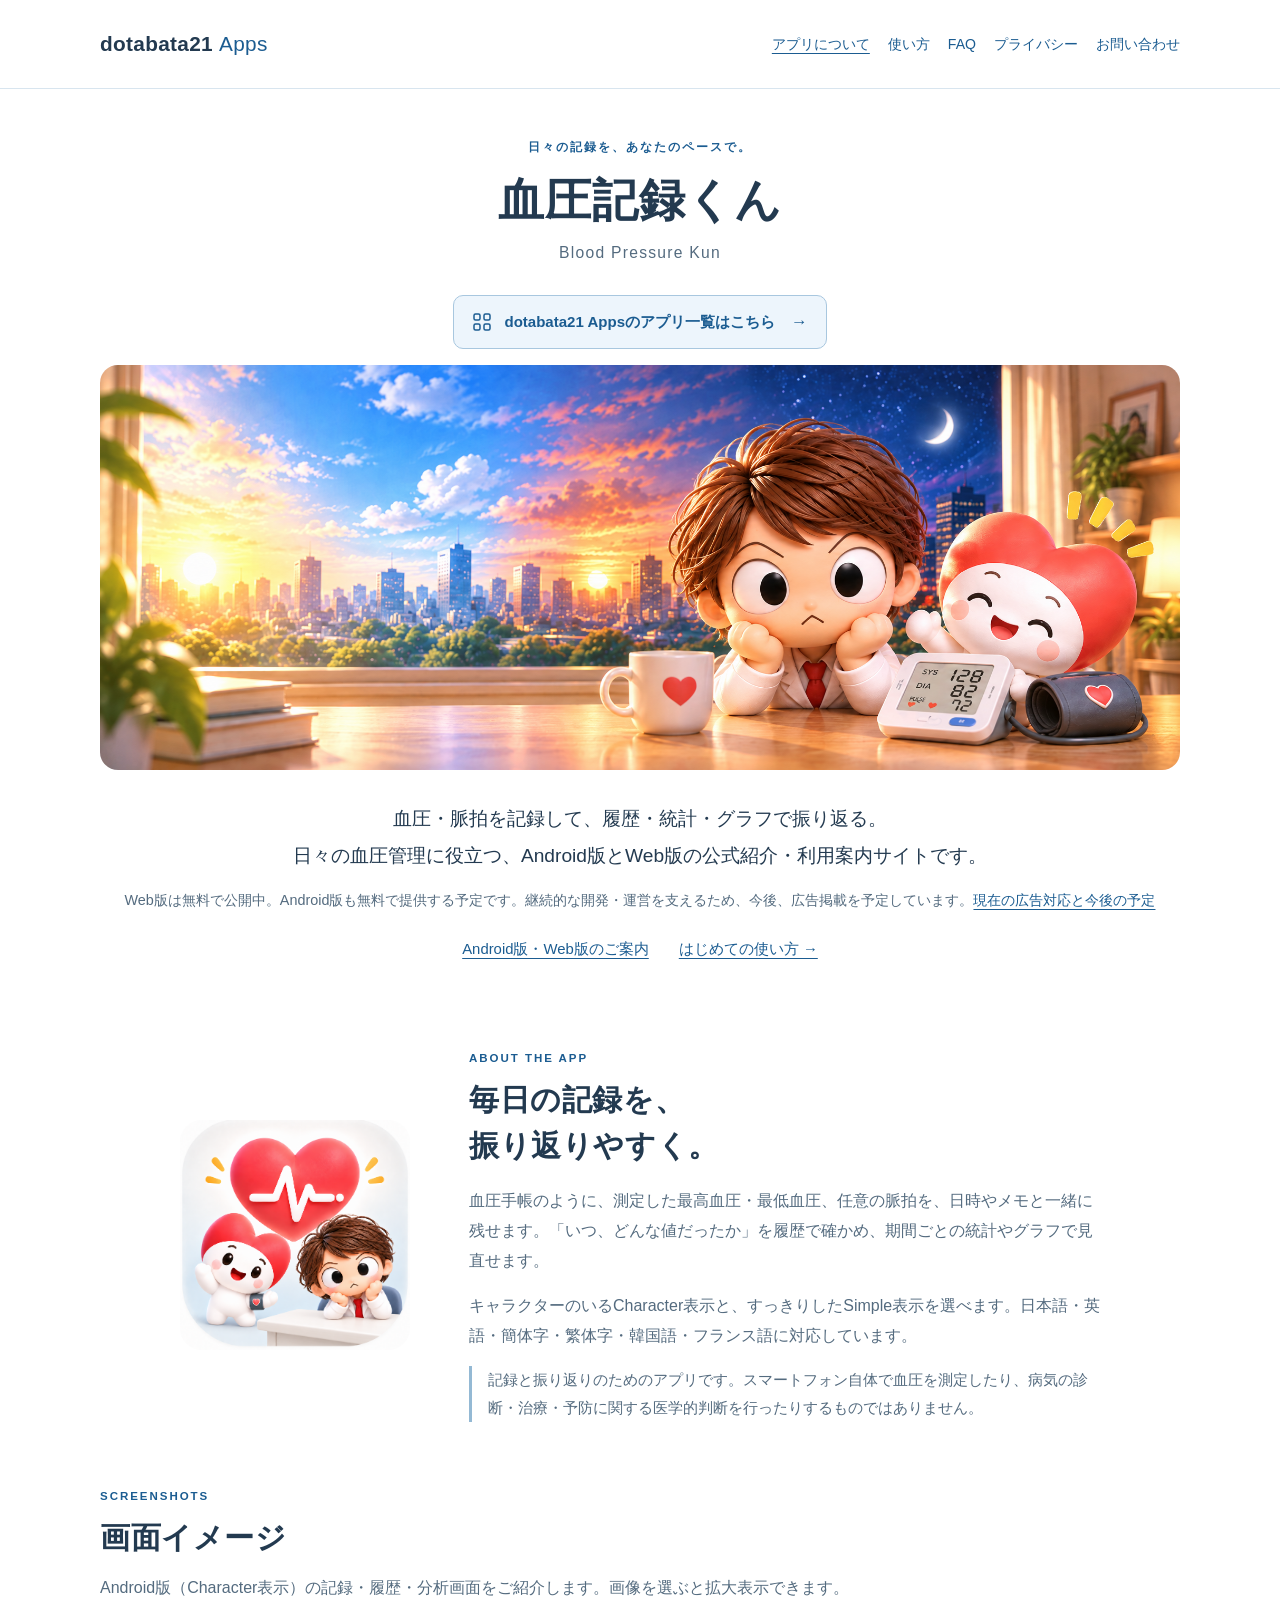
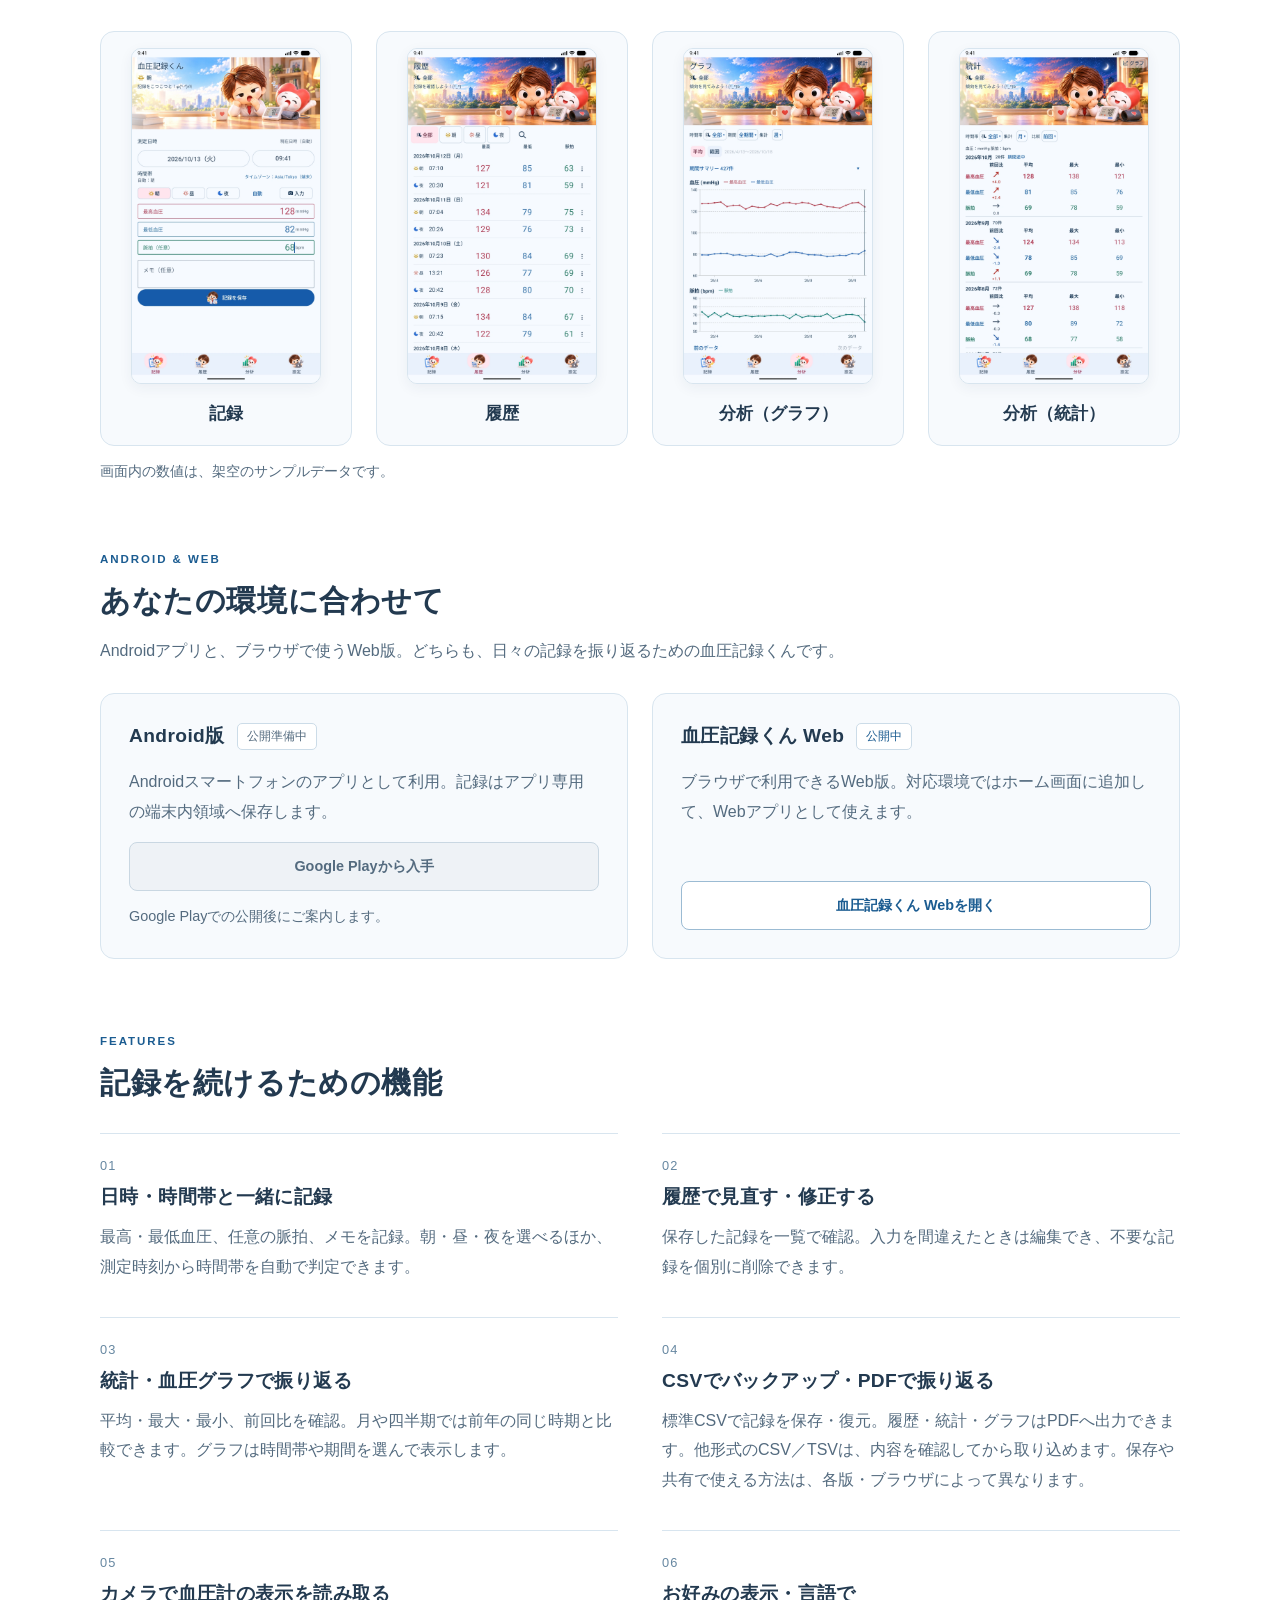
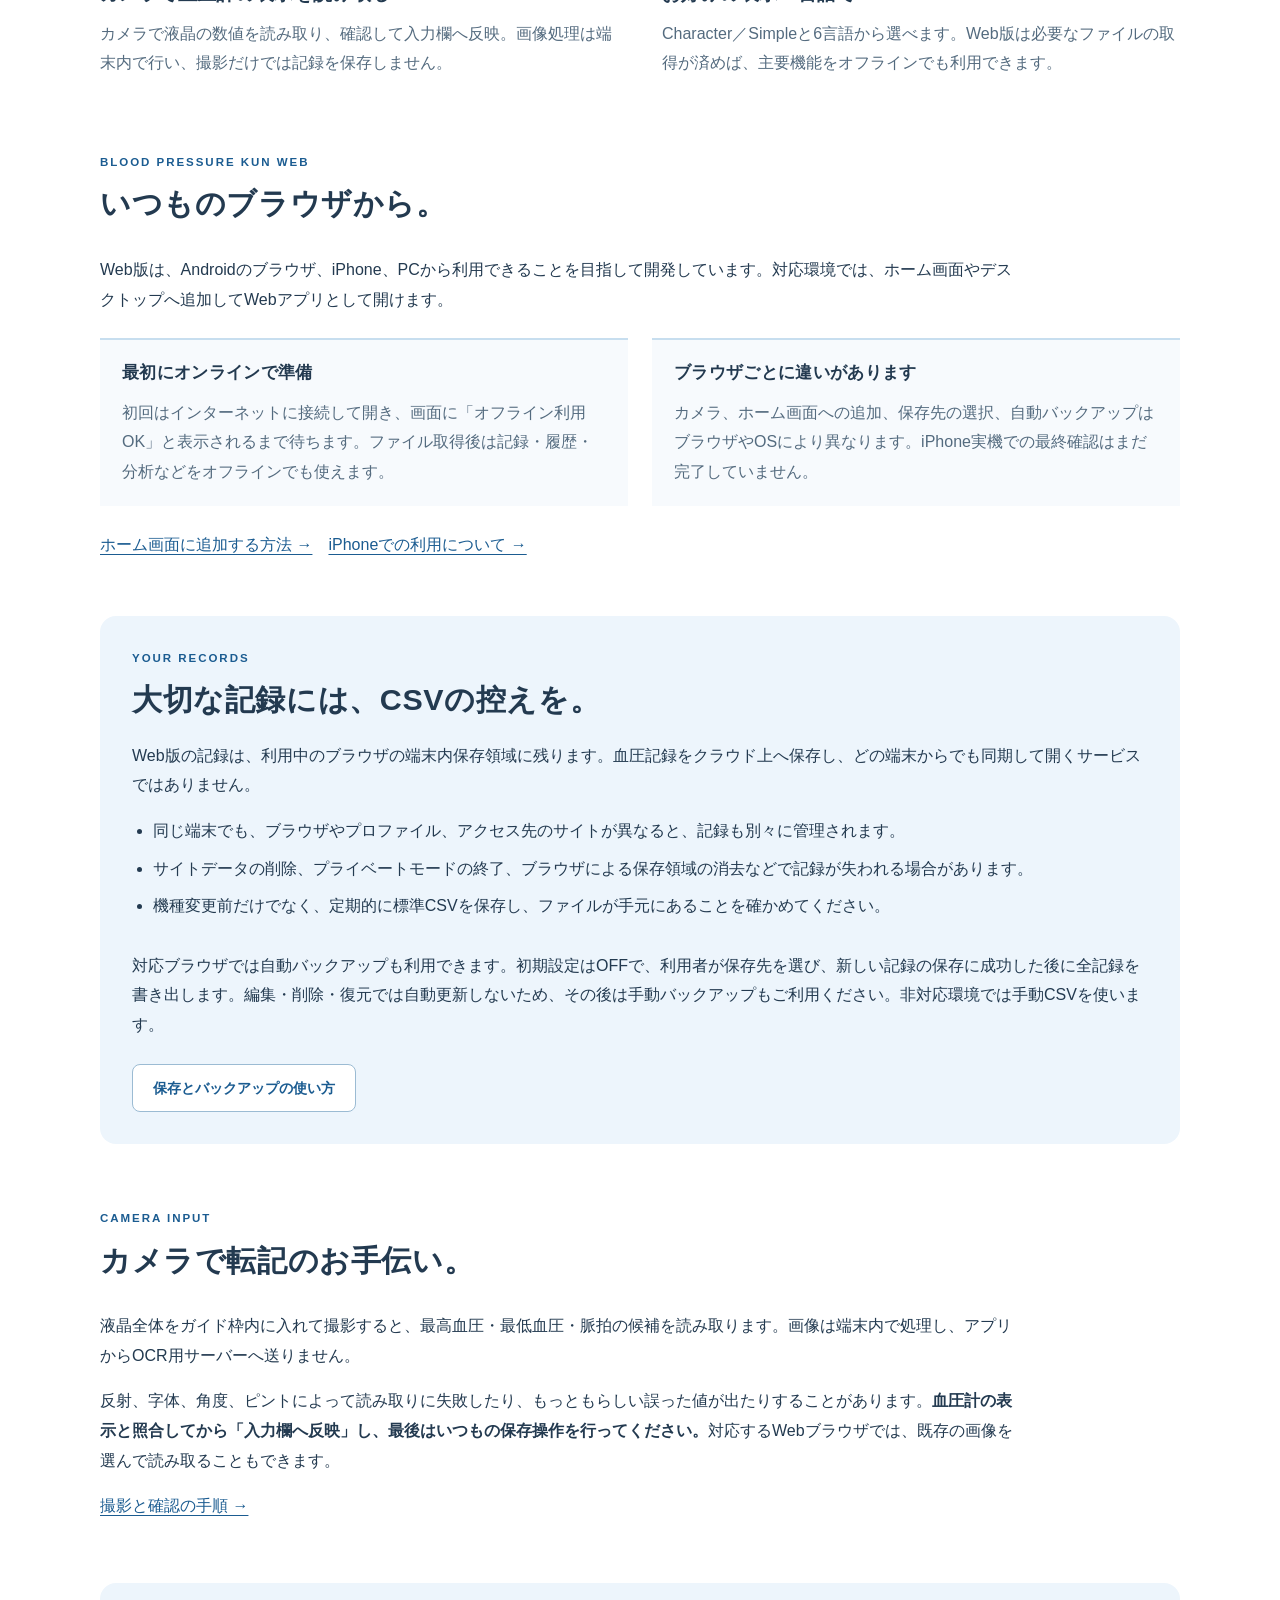
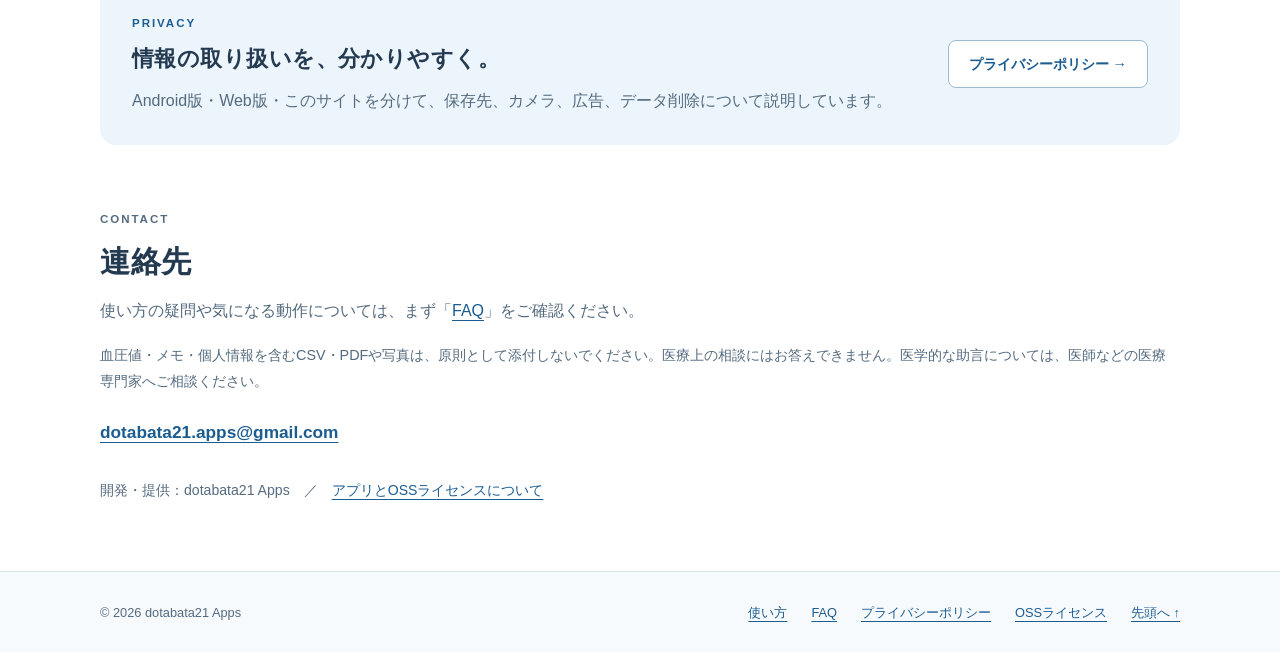
==== commit 8f8637d3: "feat: publish app directory and Weight Log Kun website" ====
--- a/index.html
+++ b/index.html
@@ -22,6 +22,7 @@
   <link rel="icon" type="image/png" href="images/blood-pressure-kun-icon.png">
   <link rel="apple-touch-icon" href="images/blood-pressure-kun-icon.png">
   <link rel="stylesheet" href="css/style.css">
+  <link rel="stylesheet" href="css/home.css">
   <script src="js/site.js" defer></script>
 </head>
 <body id="top">
@@ -37,6 +38,7 @@
       <p class="eyebrow">日々の記録を、あなたのペースで。</p>
       <h1 id="app-title">血圧記録くん</h1>
       <p class="app-name-en" lang="en">Blood Pressure Kun</p>
+      <p><a class="apps-directory-link" href="/apps/"><svg class="apps-directory-icon" width="20" height="20" viewBox="0 0 20 20" fill="none" stroke="currentColor" stroke-width="1.5" aria-hidden="true" focusable="false"><rect x="2" y="2" width="6" height="6" rx="1.5"/><rect x="12" y="2" width="6" height="6" rx="1.5"/><rect x="2" y="12" width="6" height="6" rx="1.5"/><rect x="12" y="12" width="6" height="6" rx="1.5"/></svg><span>dotabata21 Appsのアプリ一覧はこちら</span><span class="apps-directory-arrow" aria-hidden="true">→</span></a></p>
       <img class="hero-image" src="images/blood-pressure-kun-hero.png" width="2048" height="768" alt="血圧記録くんのキャラクターとアプリ名" fetchpriority="high" decoding="async">
       <p class="hero-description">血圧・脈拍を記録して、履歴・統計・グラフで振り返る。<br class="desktop-break">日々の血圧管理に役立つ、Android版とWeb版の公式紹介・利用案内サイトです。</p>
       <p class="small-note">Web版は無料で公開中。Android版も無料で提供する予定です。継続的な開発・運営を支えるため、今後、広告掲載を予定しています。<a href="privacy.html#advertising">現在の広告対応と今後の予定</a></p>
--- a/css/home.css
+++ b/css/home.css
@@ -0,0 +1,26 @@
+/* Only the application-directory link on the existing home page. */
+.apps-directory-link {
+  display: inline-flex;
+  align-items: center;
+  gap: 12px;
+  max-width: 100%;
+  min-height: 52px;
+  padding: 12px 18px;
+  border: 1px solid #a8c7df;
+  border-radius: 10px;
+  color: #1b5c91;
+  background: #edf5fc;
+  font-size: .94rem;
+  font-weight: 600;
+  line-height: 1.7;
+  text-align: left;
+  text-decoration: none;
+}
+.apps-directory-link:hover { background: #e3eff9; border-color: #83aecf; }
+.apps-directory-link > span:first-of-type { min-width: 0; }
+.apps-directory-icon, .apps-directory-arrow { flex-shrink: 0; }
+.apps-directory-arrow { margin-left: 4px; font-size: 1.1em; }
+@media (max-width: 620px) {
+  .apps-directory-link { width: 100%; gap: 10px; padding: 12px 14px; }
+  .apps-directory-link > span:first-of-type { flex-grow: 1; }
+}
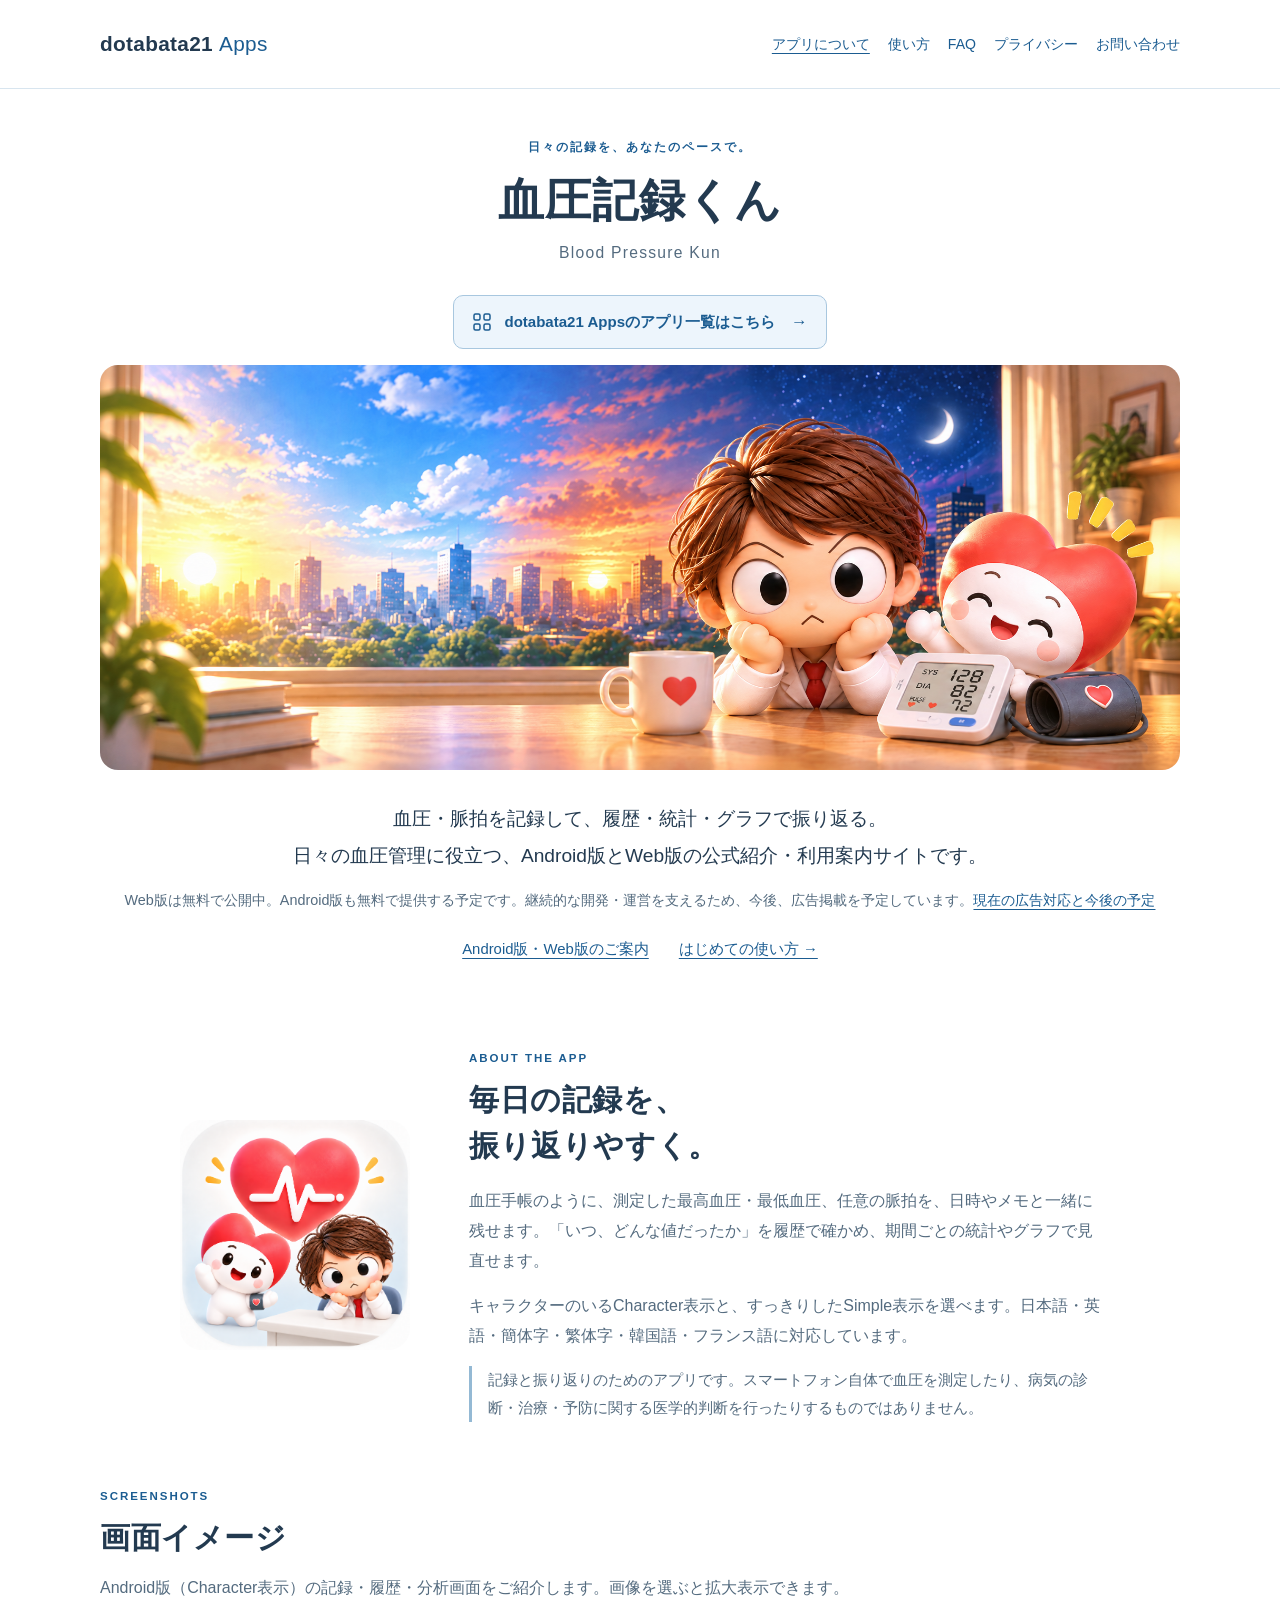
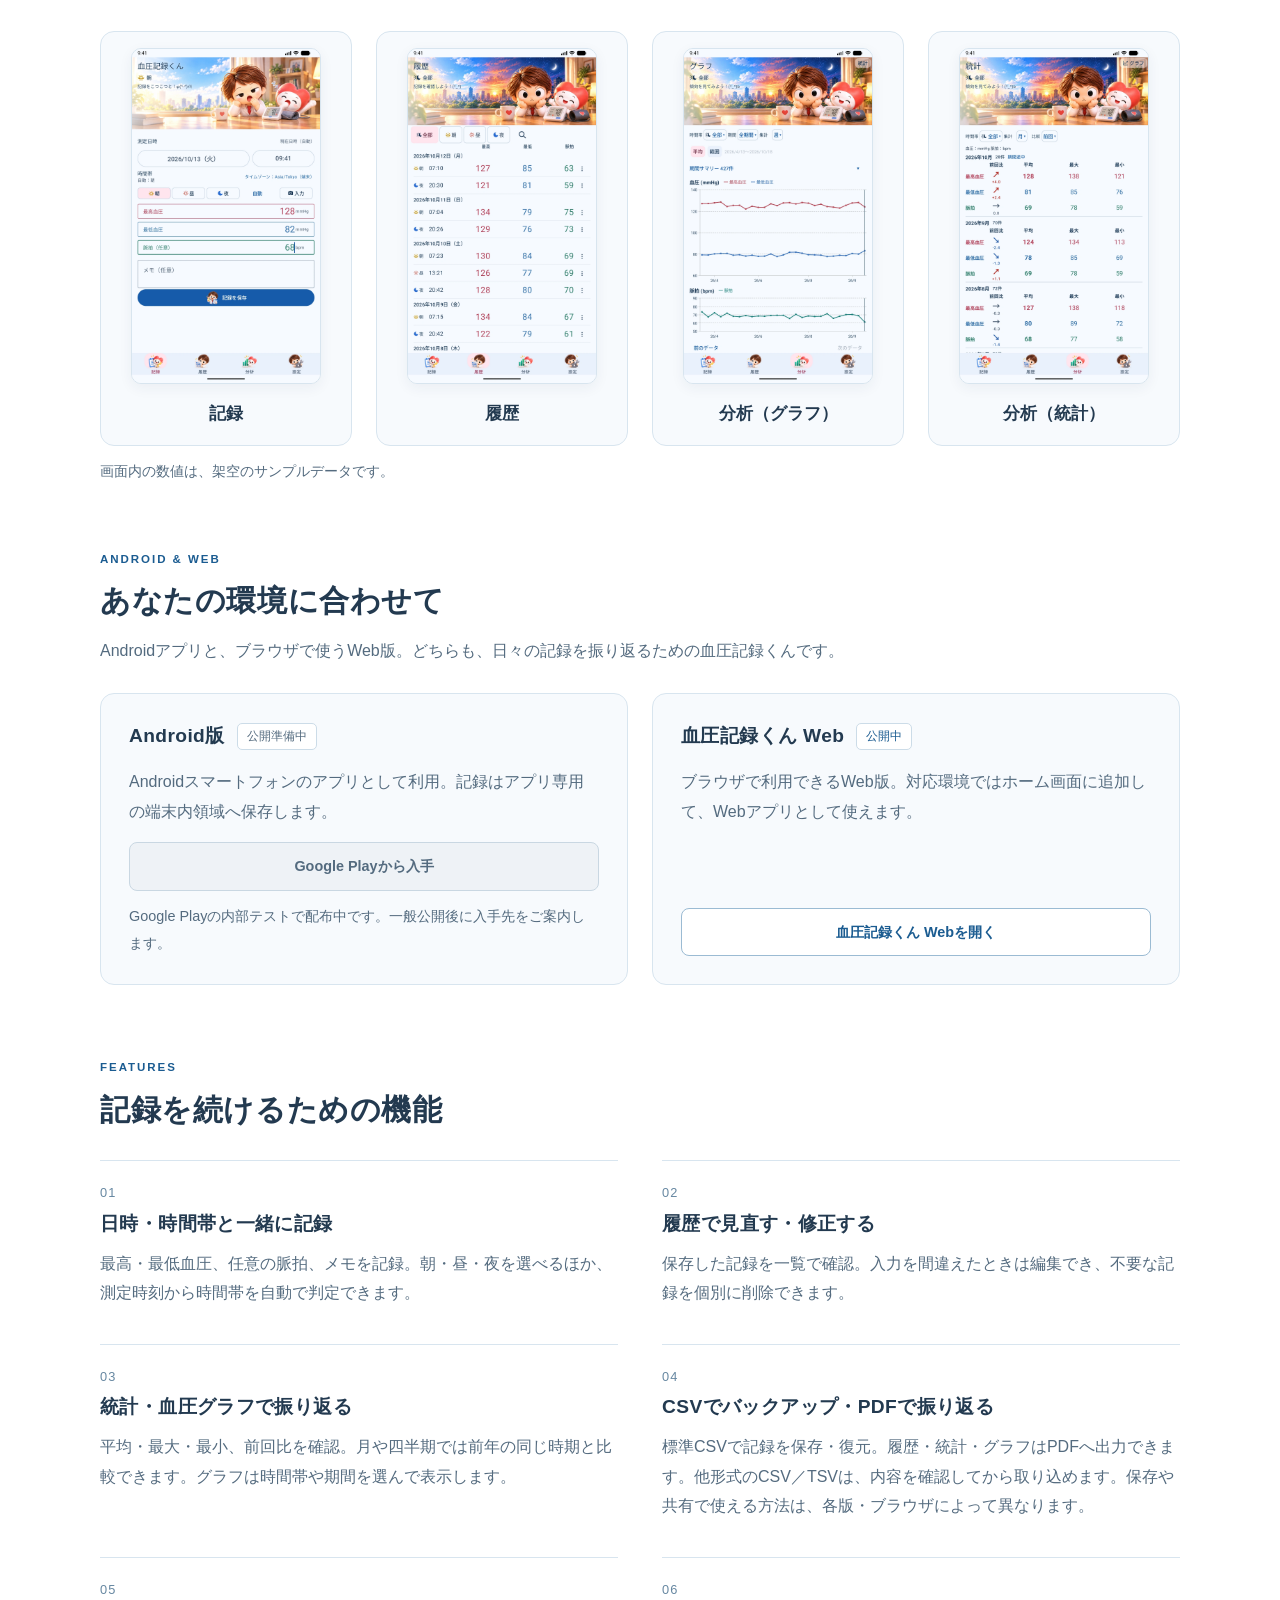
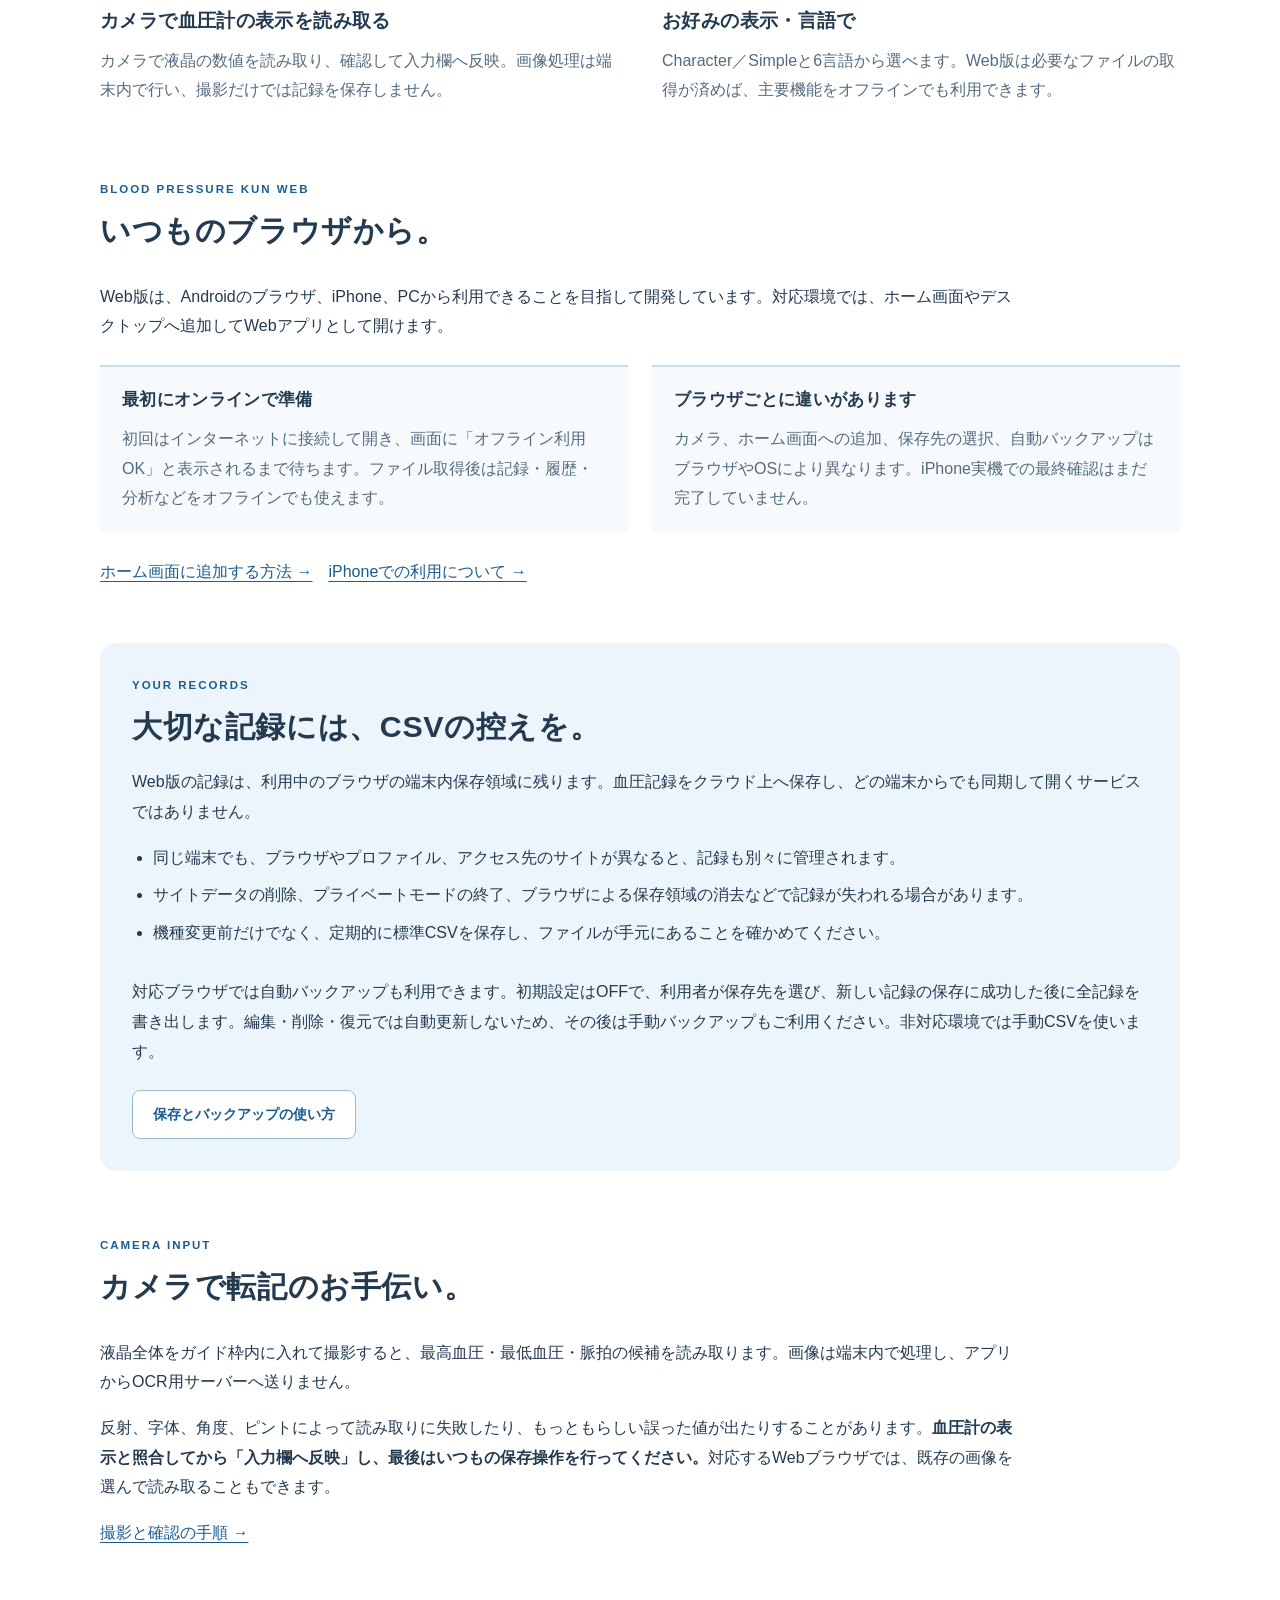
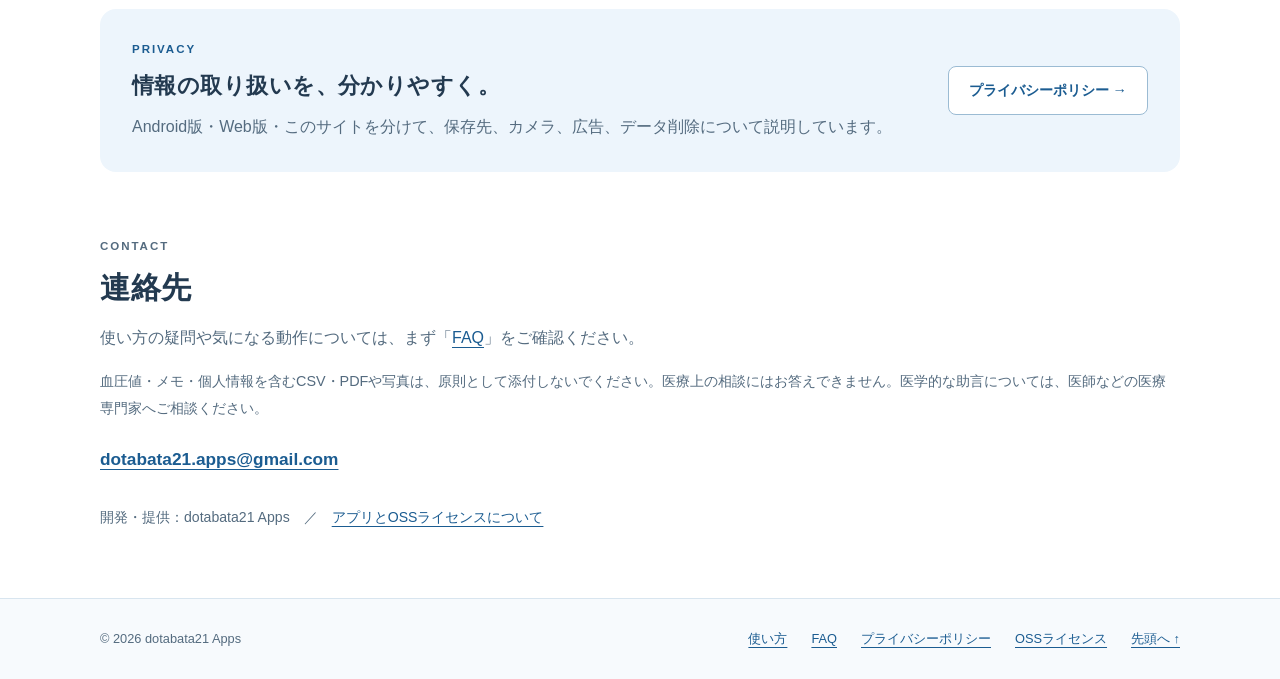
==== commit b48b82a6: "docs: prepare Blood Pressure Kun for Google Play" ====
--- a/index.html
+++ b/index.html
@@ -65,7 +65,7 @@
     <section id="versions" class="versions-section" aria-labelledby="versions-title">
       <div class="section-heading"><p class="eyebrow">ANDROID &amp; WEB</p><h2 id="versions-title">あなたの環境に合わせて</h2><p>Androidアプリと、ブラウザで使うWeb版。どちらも、日々の記録を振り返るための血圧記録くんです。</p></div>
       <div class="version-grid">
-        <article class="version-card"><div class="version-heading"><h3>Android版</h3><span class="release-status" data-release-status="android">公開準備中</span></div><p>Androidスマートフォンのアプリとして利用。記録はアプリ専用の端末内領域へ保存します。</p><button class="button-link" disabled data-release="android" aria-describedby="android-release-note">Google Playから入手</button><p id="android-release-note" class="small-note" data-release-pending="android">Google Playでの公開後にご案内します。</p></article>
+        <article class="version-card"><div class="version-heading"><h3>Android版</h3><span class="release-status" data-release-status="android">公開準備中</span></div><p>Androidスマートフォンのアプリとして利用。記録はアプリ専用の端末内領域へ保存します。</p><button class="button-link" disabled data-release="android" aria-describedby="android-release-note">Google Playから入手</button><p id="android-release-note" class="small-note" data-release-pending="android">Google Playの内部テストで配布中です。一般公開後に入手先をご案内します。</p></article>
         <article class="version-card"><div class="version-heading"><h3>血圧記録くん Web</h3><span class="release-status is-live" data-release-status="web">公開中</span></div><p>ブラウザで利用できるWeb版。対応環境ではホーム画面に追加して、Webアプリとして使えます。</p><button class="button-link" disabled data-release="web">血圧記録くん Webを開く</button></article>
       </div>
     </section>
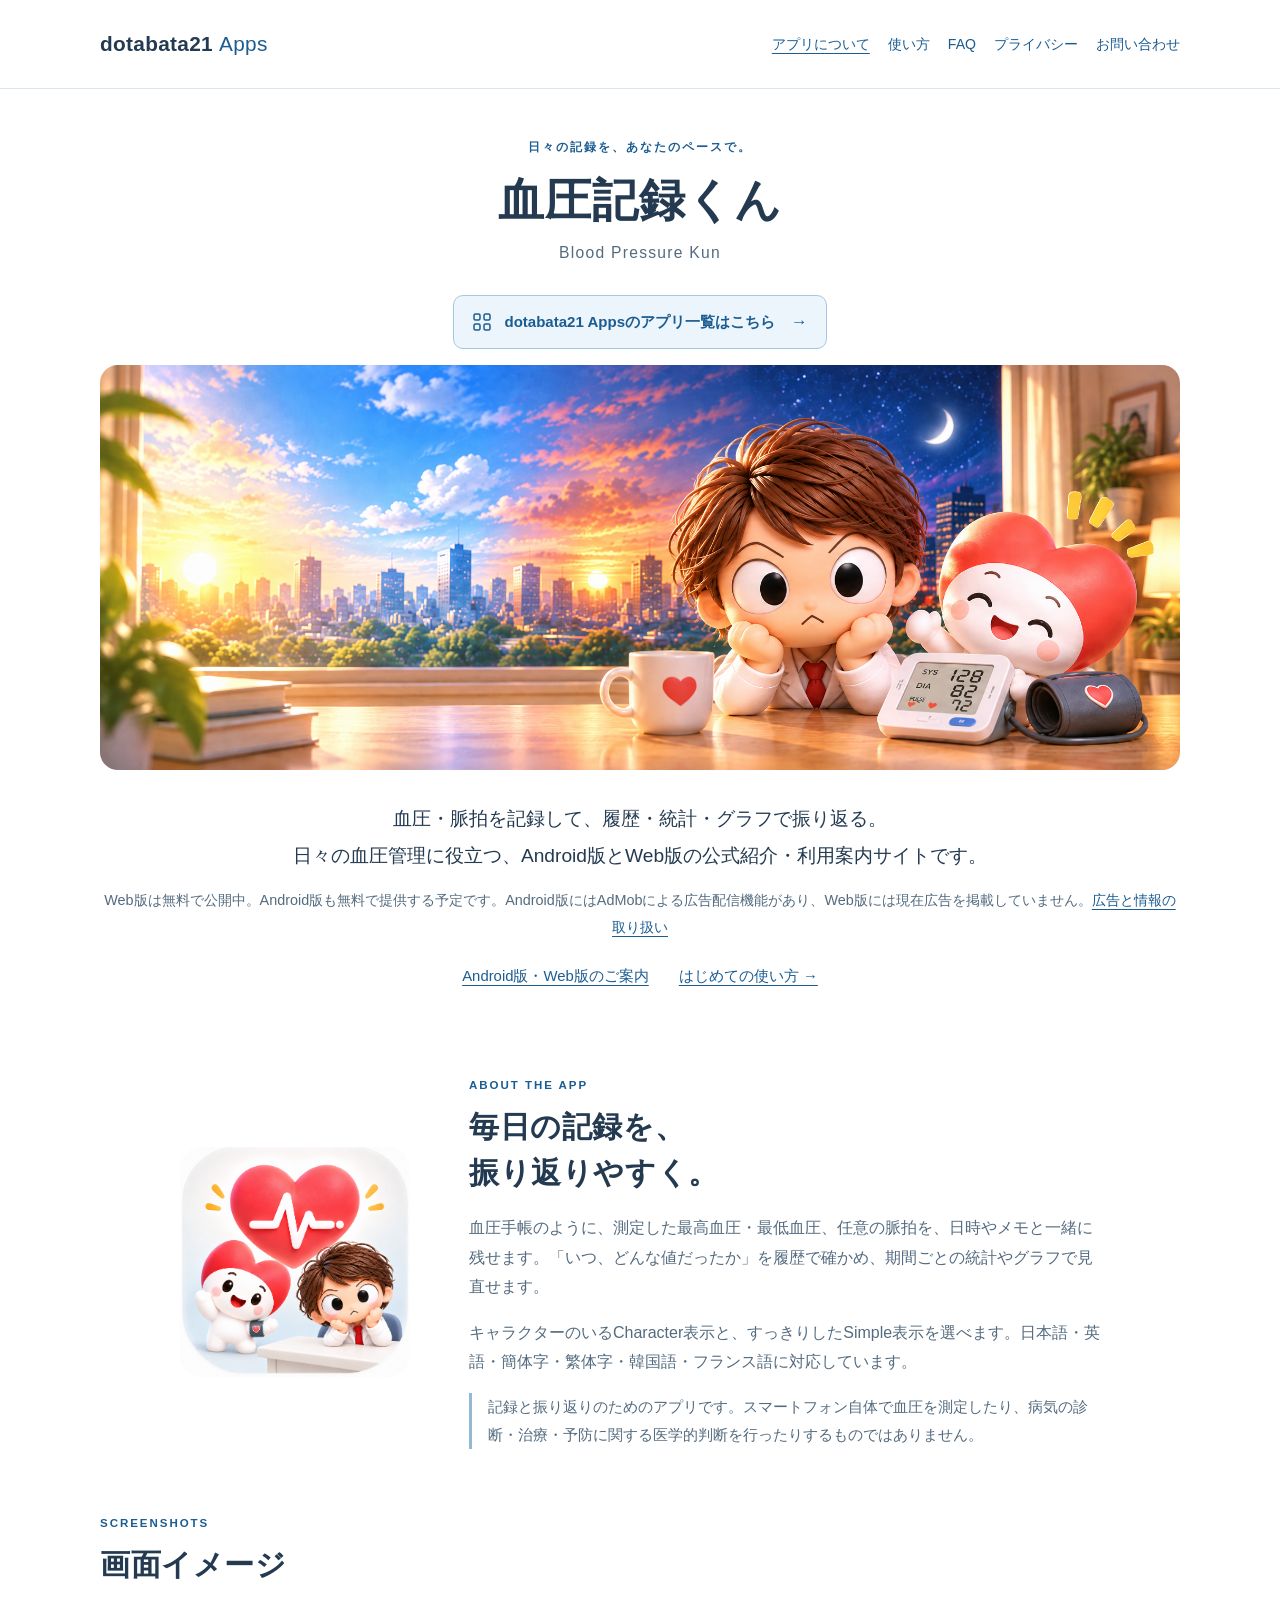
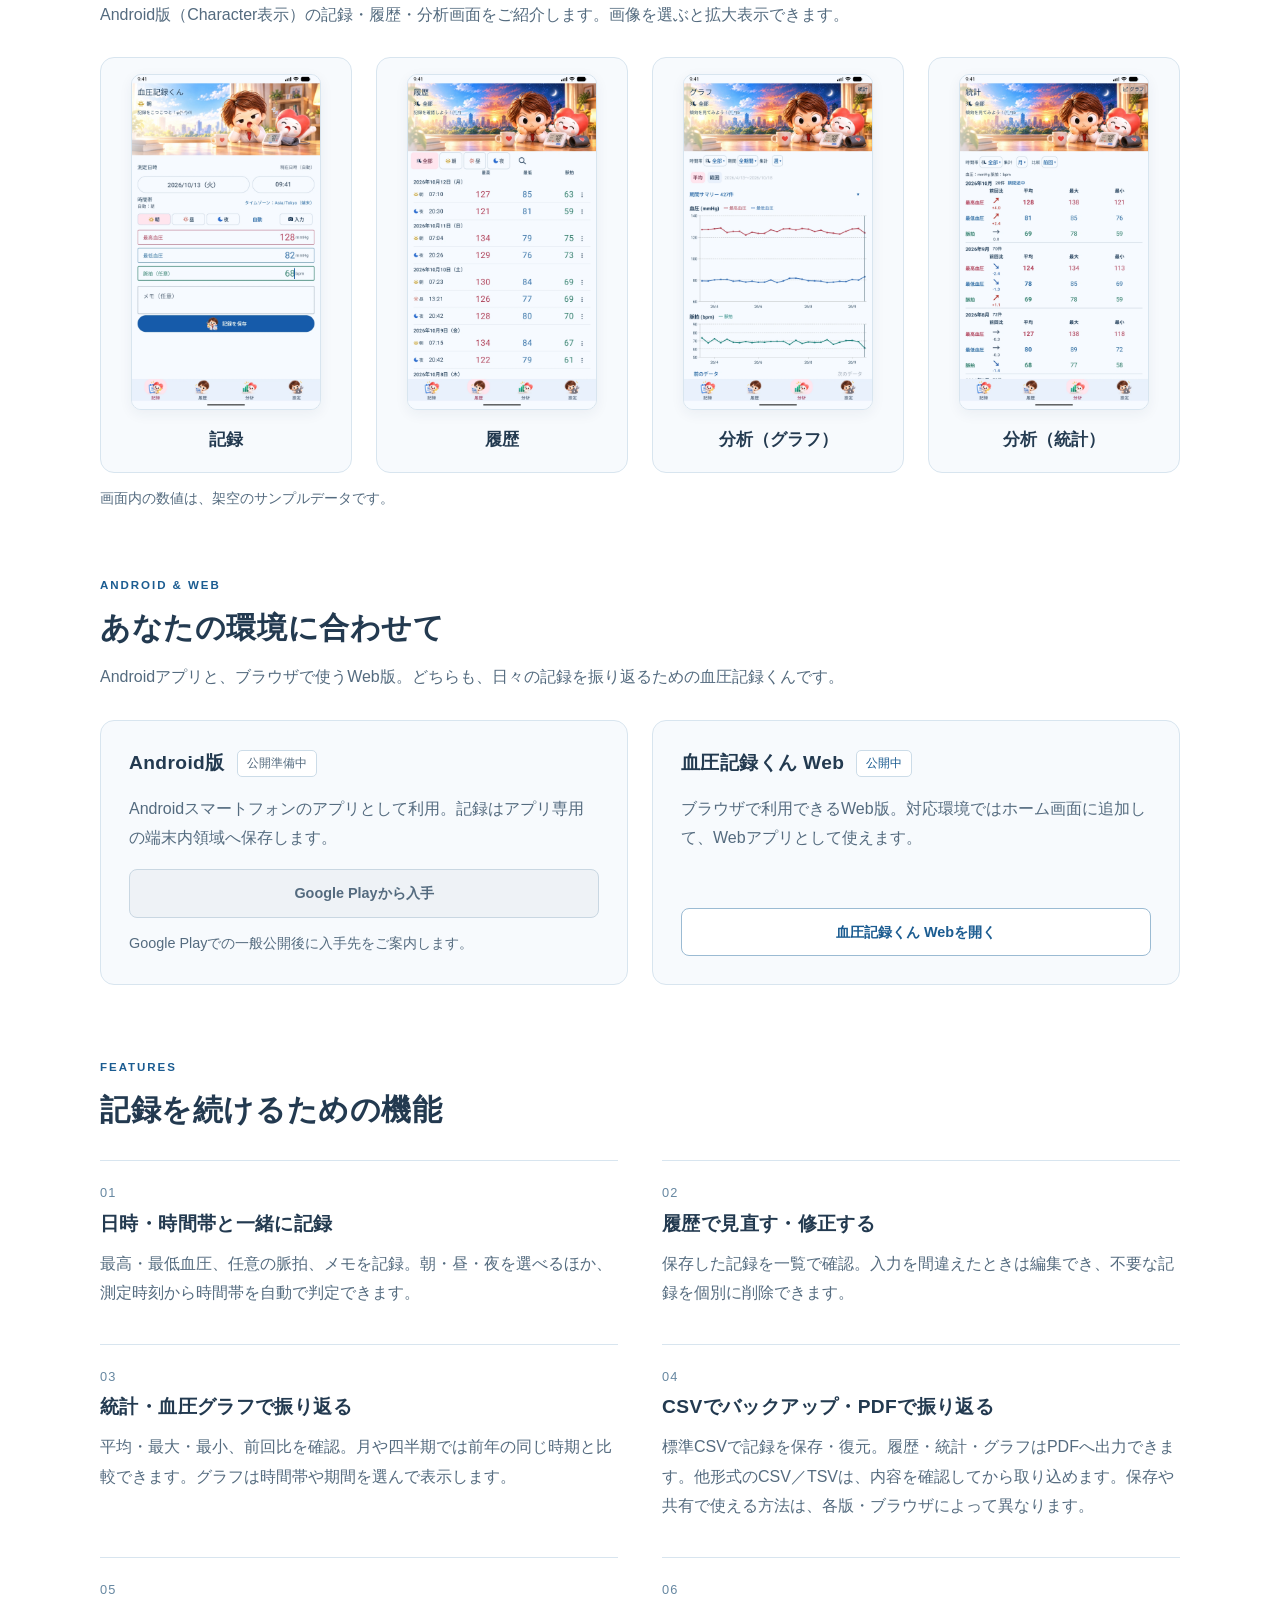
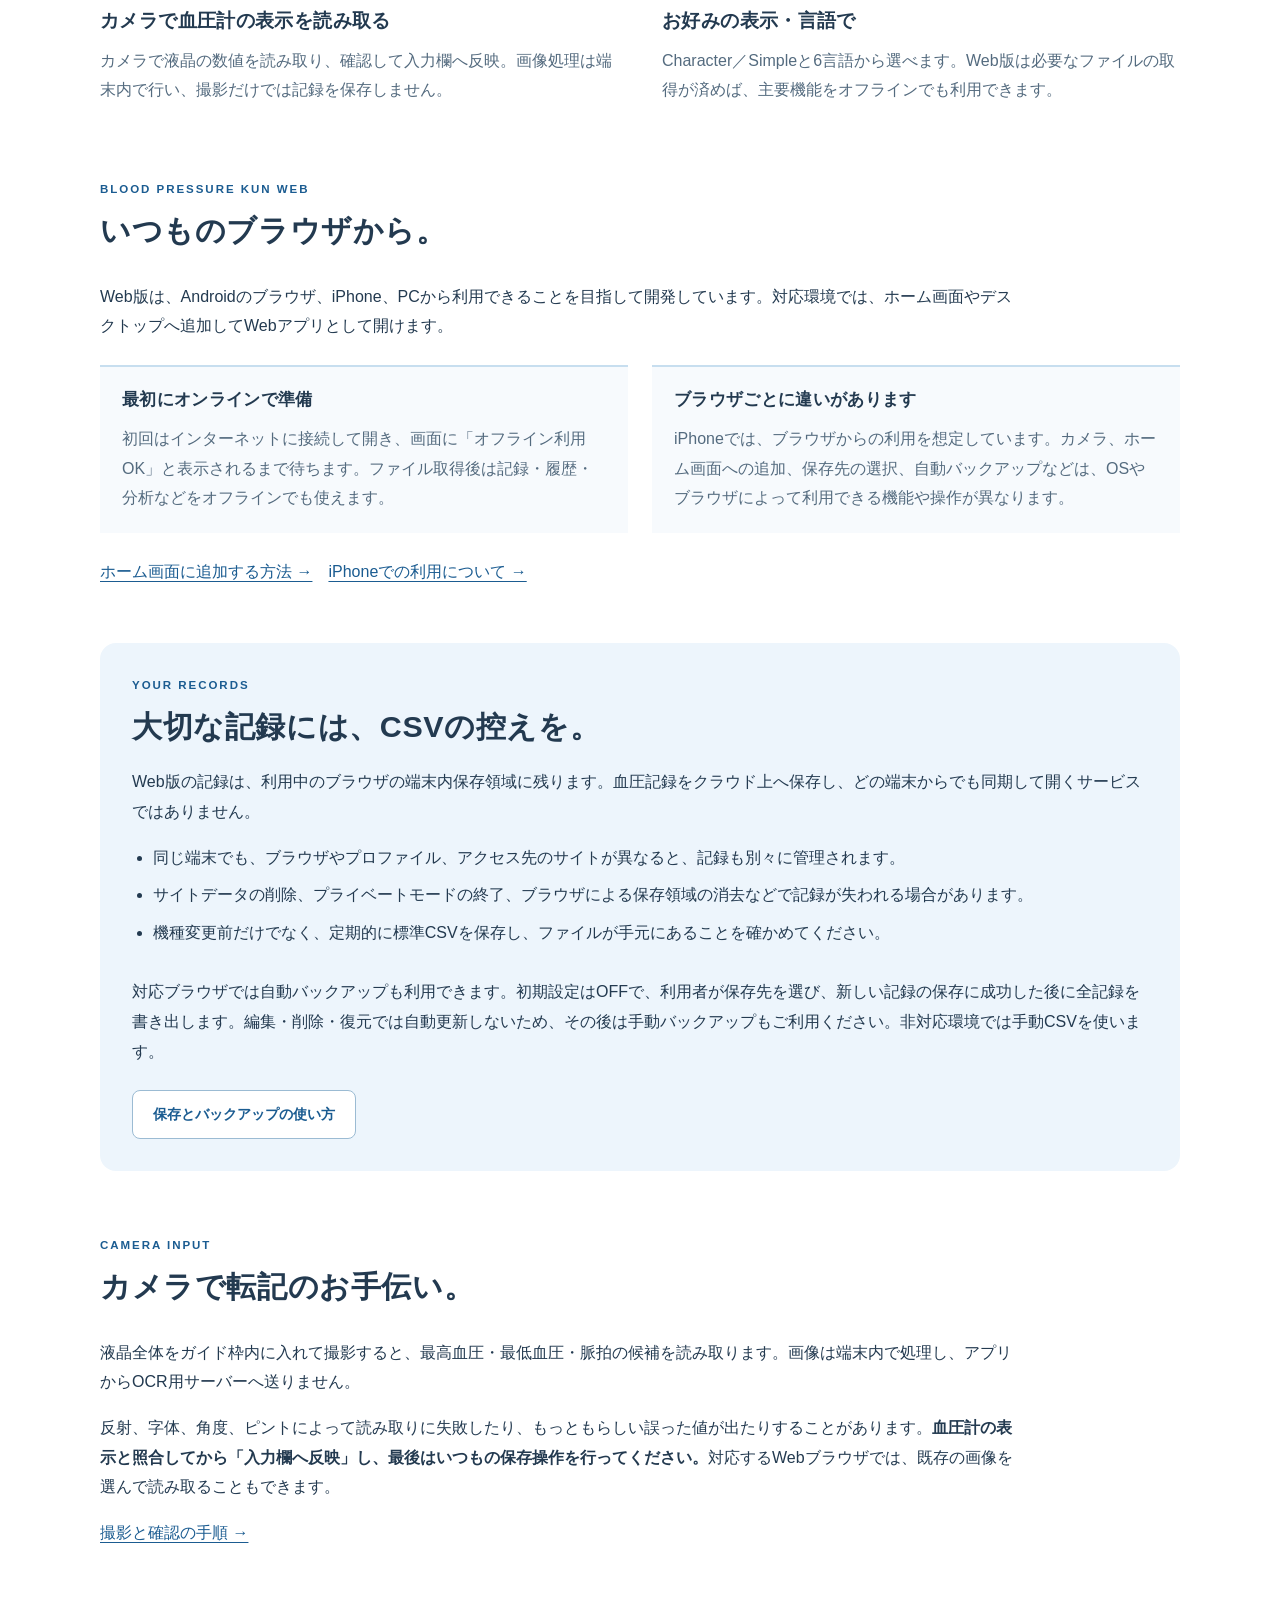
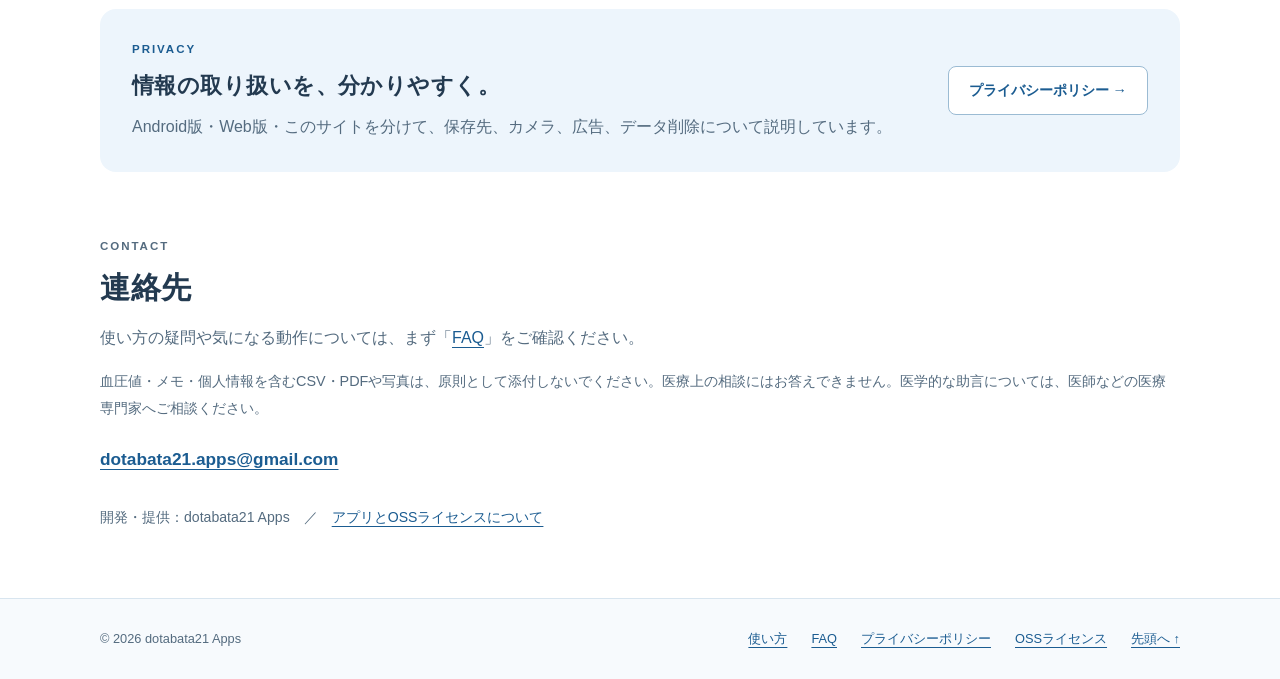
==== commit b6b729cc: "docs: simplify public release and privacy copy" ====
--- a/index.html
+++ b/index.html
@@ -41,7 +41,7 @@
       <p><a class="apps-directory-link" href="/apps/"><svg class="apps-directory-icon" width="20" height="20" viewBox="0 0 20 20" fill="none" stroke="currentColor" stroke-width="1.5" aria-hidden="true" focusable="false"><rect x="2" y="2" width="6" height="6" rx="1.5"/><rect x="12" y="2" width="6" height="6" rx="1.5"/><rect x="2" y="12" width="6" height="6" rx="1.5"/><rect x="12" y="12" width="6" height="6" rx="1.5"/></svg><span>dotabata21 Appsのアプリ一覧はこちら</span><span class="apps-directory-arrow" aria-hidden="true">→</span></a></p>
       <img class="hero-image" src="images/blood-pressure-kun-hero.png" width="2048" height="768" alt="血圧記録くんのキャラクターとアプリ名" fetchpriority="high" decoding="async">
       <p class="hero-description">血圧・脈拍を記録して、履歴・統計・グラフで振り返る。<br class="desktop-break">日々の血圧管理に役立つ、Android版とWeb版の公式紹介・利用案内サイトです。</p>
-      <p class="small-note">Web版は無料で公開中。Android版も無料で提供する予定です。継続的な開発・運営を支えるため、今後、広告掲載を予定しています。<a href="privacy.html#advertising">現在の広告対応と今後の予定</a></p>
+      <p class="small-note">Web版は無料で公開中。Android版も無料で提供する予定です。Android版にはAdMobによる広告配信機能があり、Web版には現在広告を掲載していません。<a href="privacy.html#advertising">広告と情報の取り扱い</a></p>
       <div class="hero-links"><a href="#versions">Android版・Web版のご案内</a><a href="guide.html">はじめての使い方 →</a></div>
     </section>
     <section id="about" class="about-section" aria-labelledby="about-title">
@@ -65,7 +65,7 @@
     <section id="versions" class="versions-section" aria-labelledby="versions-title">
       <div class="section-heading"><p class="eyebrow">ANDROID &amp; WEB</p><h2 id="versions-title">あなたの環境に合わせて</h2><p>Androidアプリと、ブラウザで使うWeb版。どちらも、日々の記録を振り返るための血圧記録くんです。</p></div>
       <div class="version-grid">
-        <article class="version-card"><div class="version-heading"><h3>Android版</h3><span class="release-status" data-release-status="android">公開準備中</span></div><p>Androidスマートフォンのアプリとして利用。記録はアプリ専用の端末内領域へ保存します。</p><button class="button-link" disabled data-release="android" aria-describedby="android-release-note">Google Playから入手</button><p id="android-release-note" class="small-note" data-release-pending="android">Google Playの内部テストで配布中です。一般公開後に入手先をご案内します。</p></article>
+        <article class="version-card"><div class="version-heading"><h3>Android版</h3><span class="release-status" data-release-status="android">公開準備中</span></div><p>Androidスマートフォンのアプリとして利用。記録はアプリ専用の端末内領域へ保存します。</p><button class="button-link" disabled data-release="android" aria-describedby="android-release-note">Google Playから入手</button><p id="android-release-note" class="small-note" data-release-pending="android">Google Playでの一般公開後に入手先をご案内します。</p></article>
         <article class="version-card"><div class="version-heading"><h3>血圧記録くん Web</h3><span class="release-status is-live" data-release-status="web">公開中</span></div><p>ブラウザで利用できるWeb版。対応環境ではホーム画面に追加して、Webアプリとして使えます。</p><button class="button-link" disabled data-release="web">血圧記録くん Webを開く</button></article>
       </div>
     </section>
@@ -83,7 +83,7 @@
     <section id="web" class="web-section" aria-labelledby="web-title">
       <div class="section-heading"><p class="eyebrow">BLOOD PRESSURE KUN WEB</p><h2 id="web-title">いつものブラウザから。</h2></div>
       <p>Web版は、Androidのブラウザ、iPhone、PCから利用できることを目指して開発しています。対応環境では、ホーム画面やデスクトップへ追加してWebアプリとして開けます。</p>
-      <div class="info-grid"><article class="info-card"><h3>最初にオンラインで準備</h3><p>初回はインターネットに接続して開き、画面に「オフライン利用OK」と表示されるまで待ちます。ファイル取得後は記録・履歴・分析などをオフラインでも使えます。</p></article><article class="info-card"><h3>ブラウザごとに違いがあります</h3><p>カメラ、ホーム画面への追加、保存先の選択、自動バックアップはブラウザやOSにより異なります。iPhone実機での最終確認はまだ完了していません。</p></article></div>
+      <div class="info-grid"><article class="info-card"><h3>最初にオンラインで準備</h3><p>初回はインターネットに接続して開き、画面に「オフライン利用OK」と表示されるまで待ちます。ファイル取得後は記録・履歴・分析などをオフラインでも使えます。</p></article><article class="info-card"><h3>ブラウザごとに違いがあります</h3><p>iPhoneでは、ブラウザからの利用を想定しています。カメラ、ホーム画面への追加、保存先の選択、自動バックアップなどは、OSやブラウザによって利用できる機能や操作が異なります。</p></article></div>
       <p><a href="guide.html#install">ホーム画面に追加する方法 →</a>　<a href="faq.html#iphone">iPhoneでの利用について →</a></p>
     </section>
     <section id="data" class="data-section" aria-labelledby="data-title">
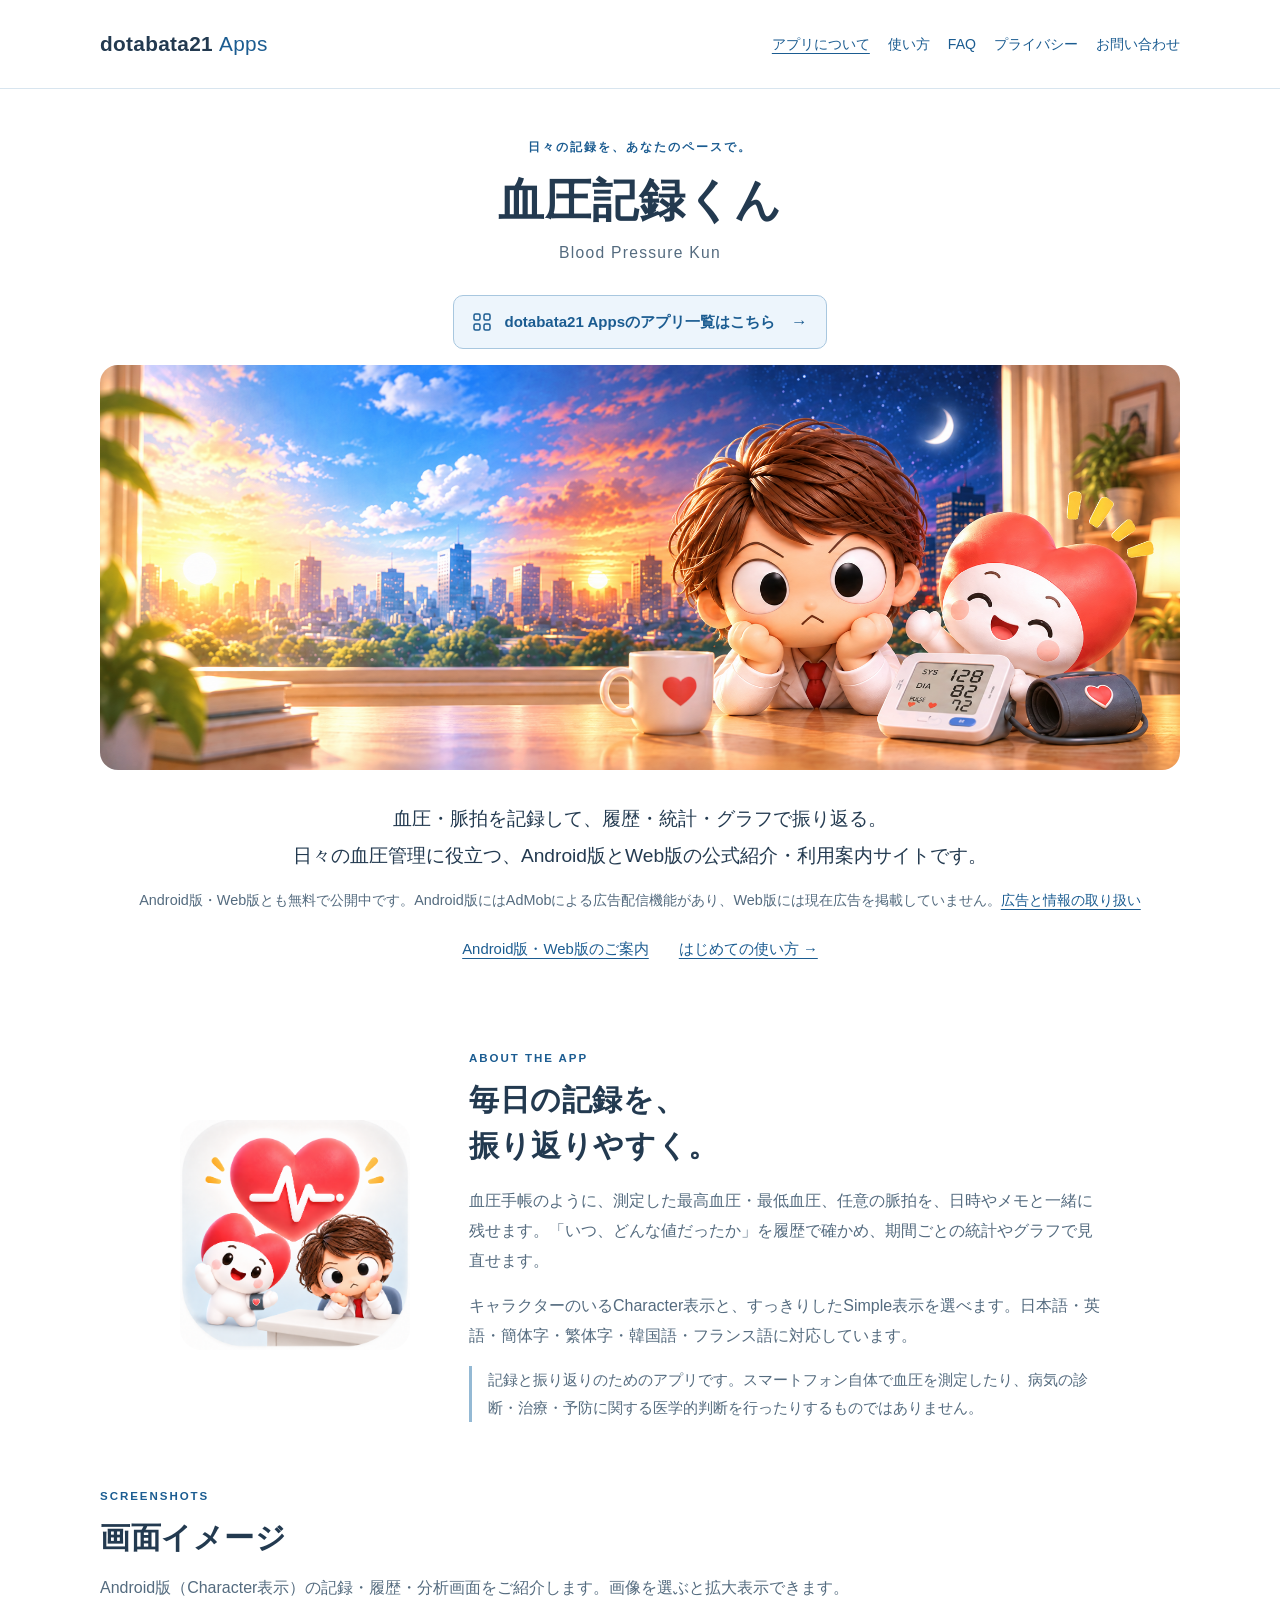
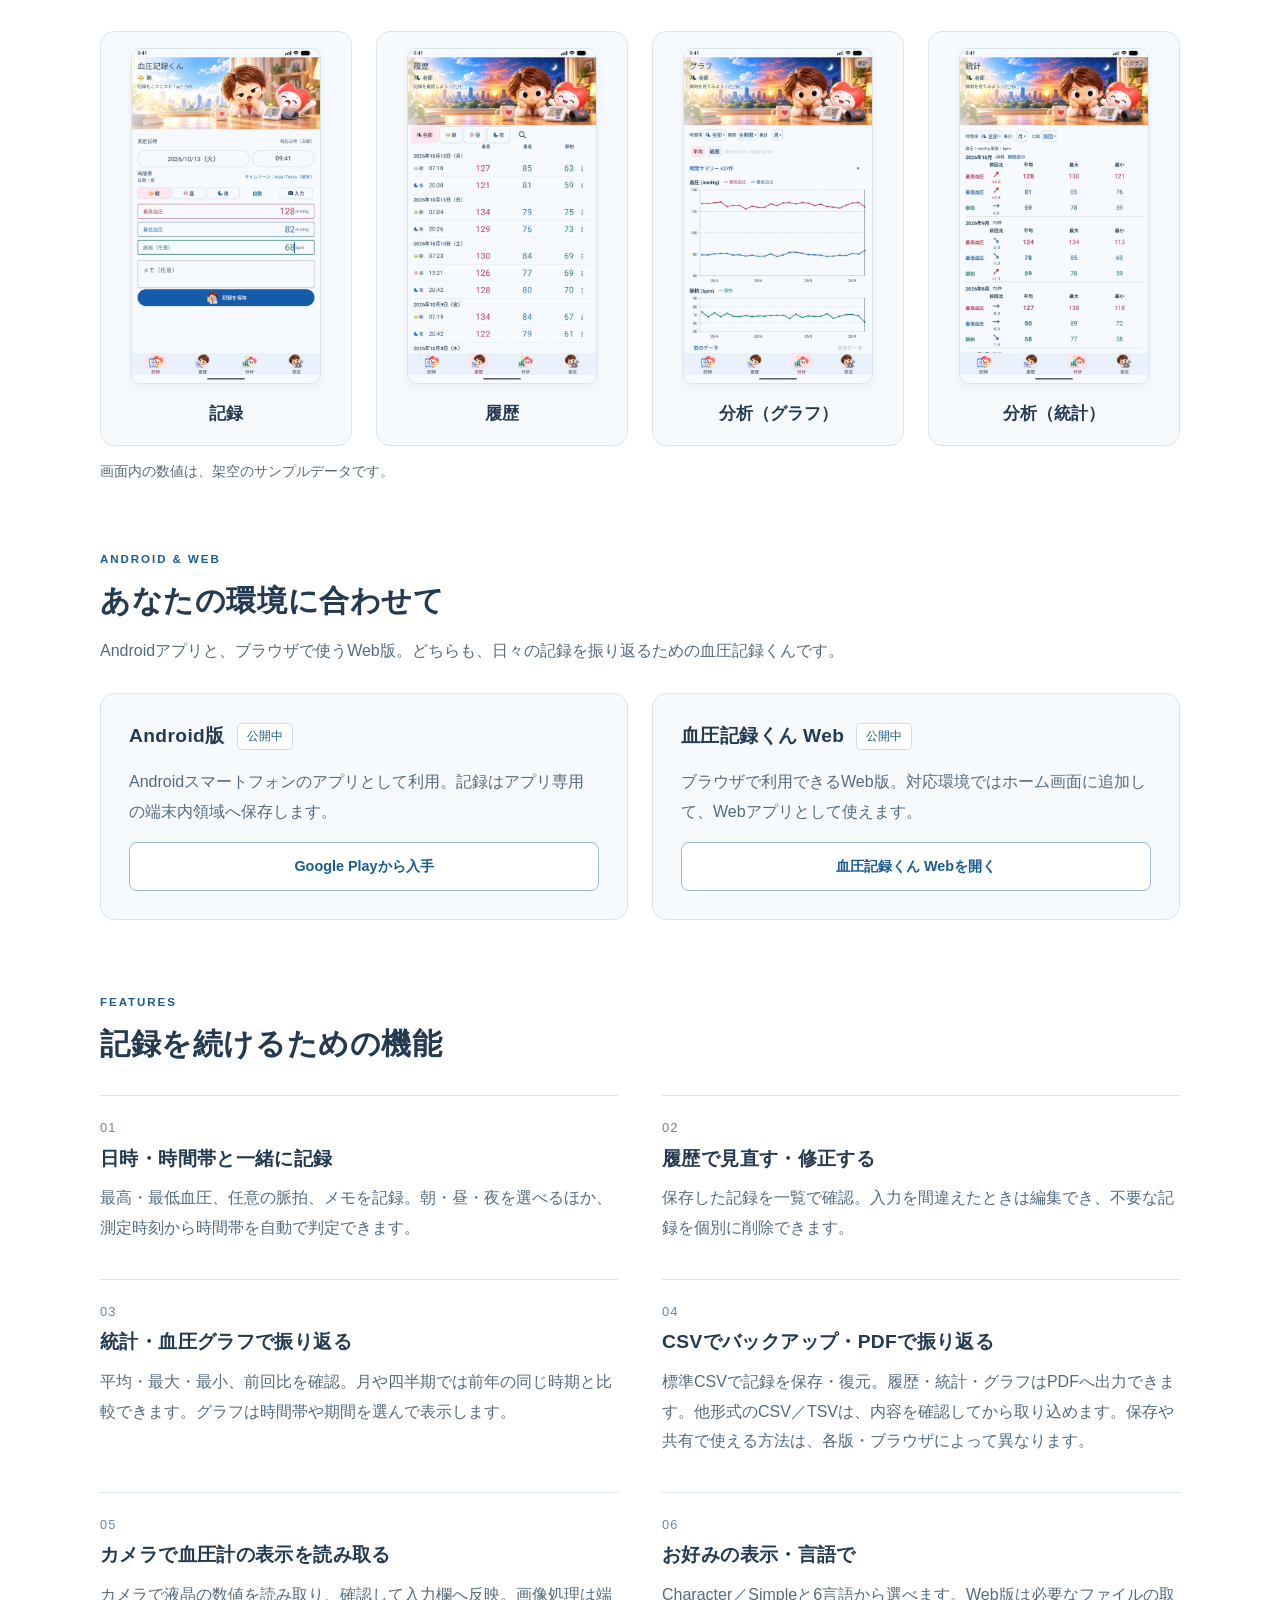
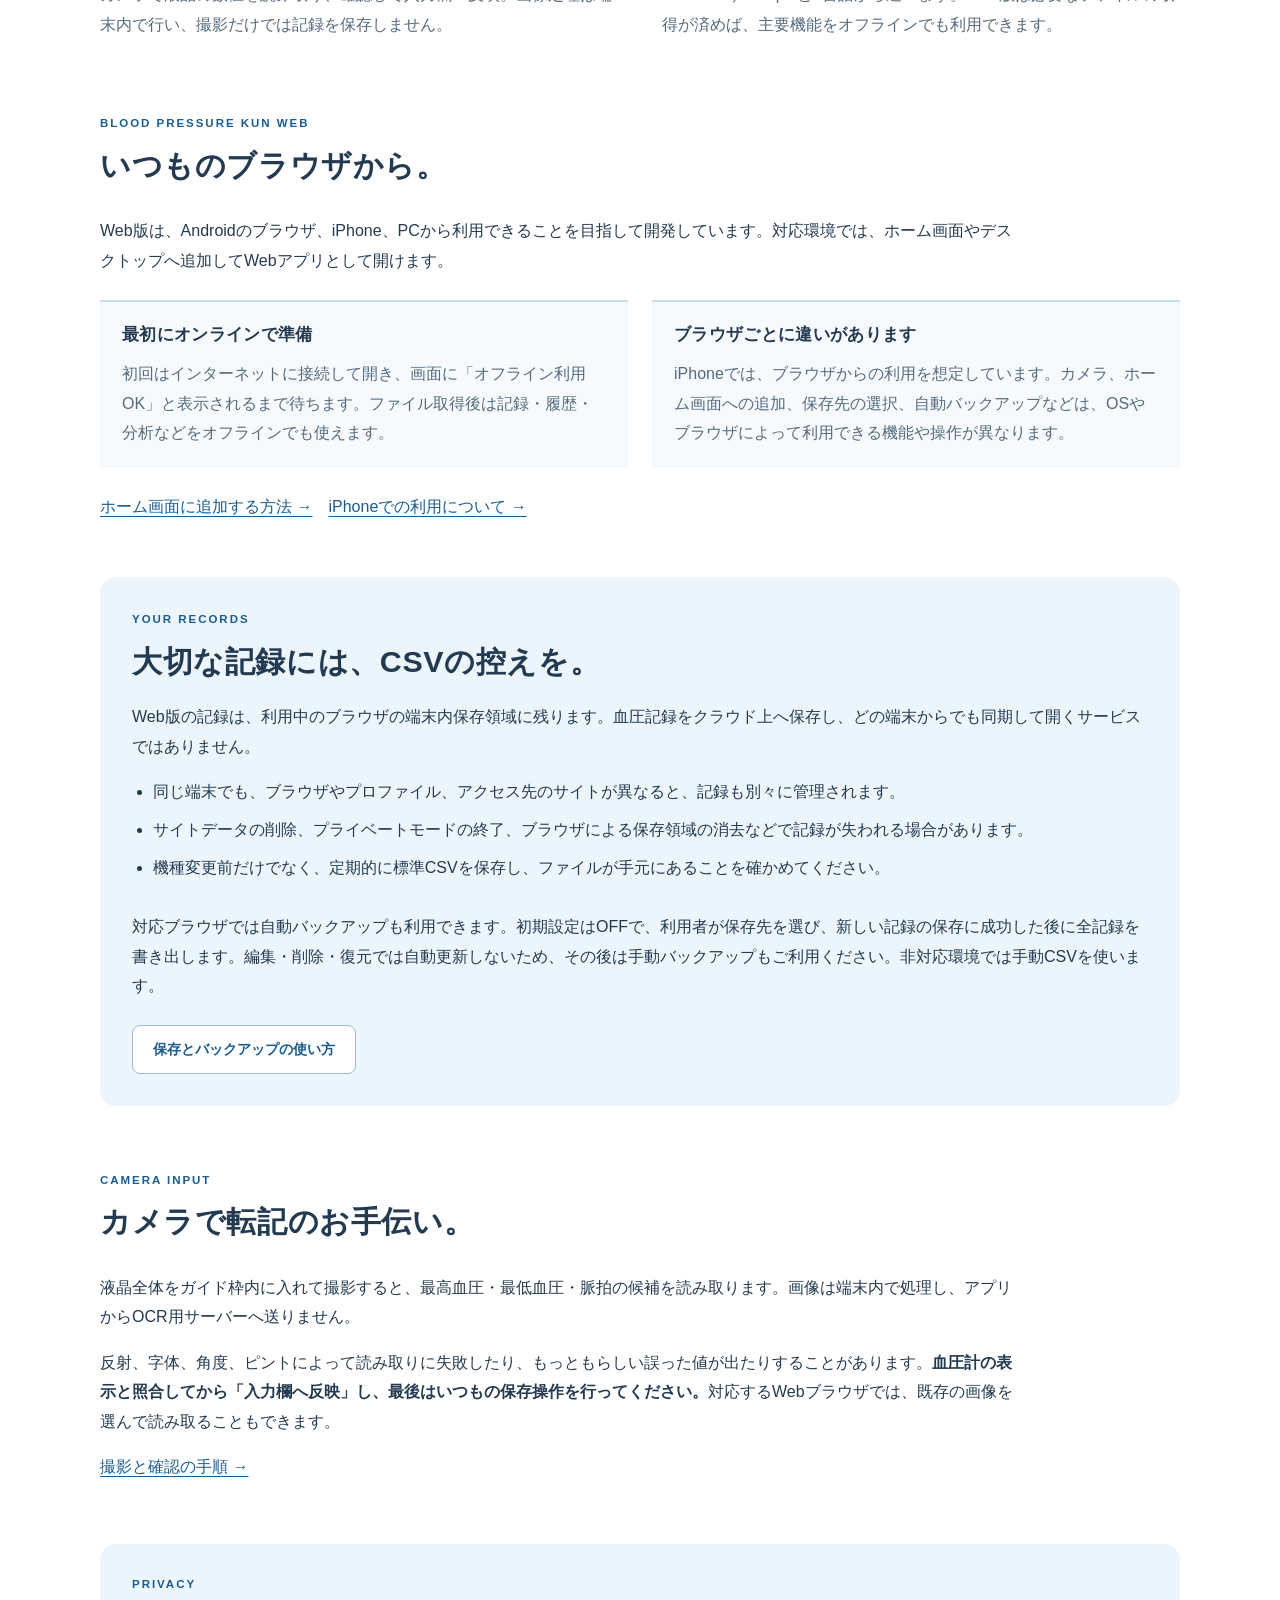
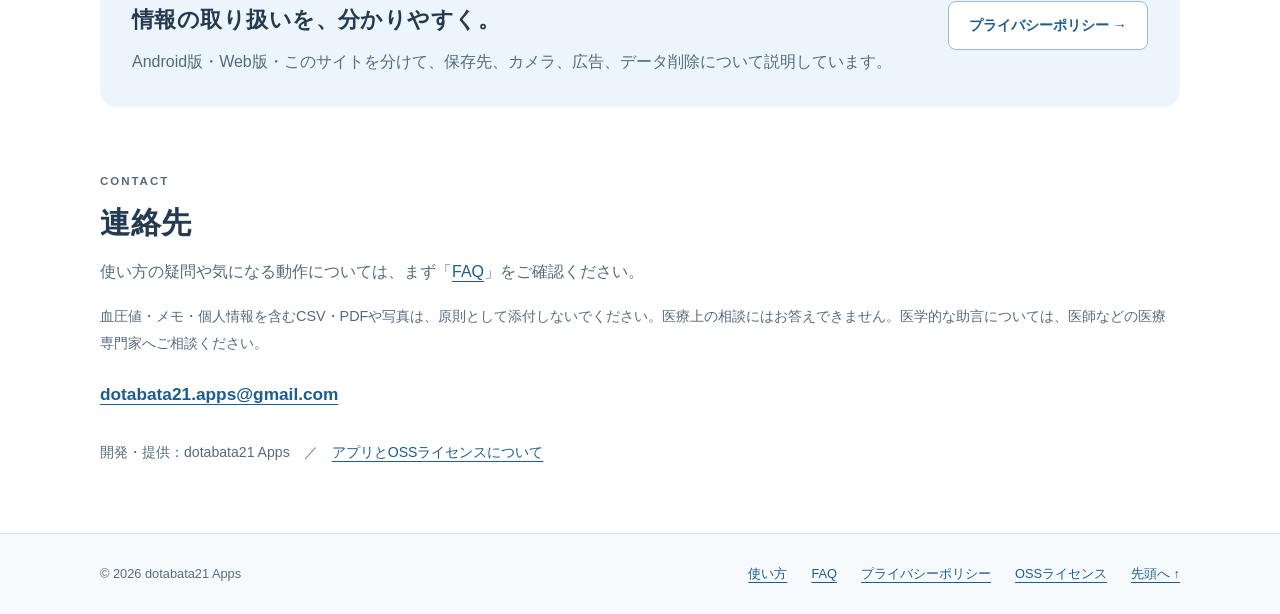
==== commit 4f4810c8: "Update Google Play links for BloodPressureKun public release" ====
--- a/index.html
+++ b/index.html
@@ -41,7 +41,7 @@
       <p><a class="apps-directory-link" href="/apps/"><svg class="apps-directory-icon" width="20" height="20" viewBox="0 0 20 20" fill="none" stroke="currentColor" stroke-width="1.5" aria-hidden="true" focusable="false"><rect x="2" y="2" width="6" height="6" rx="1.5"/><rect x="12" y="2" width="6" height="6" rx="1.5"/><rect x="2" y="12" width="6" height="6" rx="1.5"/><rect x="12" y="12" width="6" height="6" rx="1.5"/></svg><span>dotabata21 Appsのアプリ一覧はこちら</span><span class="apps-directory-arrow" aria-hidden="true">→</span></a></p>
       <img class="hero-image" src="images/blood-pressure-kun-hero.png" width="2048" height="768" alt="血圧記録くんのキャラクターとアプリ名" fetchpriority="high" decoding="async">
       <p class="hero-description">血圧・脈拍を記録して、履歴・統計・グラフで振り返る。<br class="desktop-break">日々の血圧管理に役立つ、Android版とWeb版の公式紹介・利用案内サイトです。</p>
-      <p class="small-note">Web版は無料で公開中。Android版も無料で提供する予定です。Android版にはAdMobによる広告配信機能があり、Web版には現在広告を掲載していません。<a href="privacy.html#advertising">広告と情報の取り扱い</a></p>
+      <p class="small-note">Android版・Web版とも無料で公開中です。Android版にはAdMobによる広告配信機能があり、Web版には現在広告を掲載していません。<a href="privacy.html#advertising">広告と情報の取り扱い</a></p>
       <div class="hero-links"><a href="#versions">Android版・Web版のご案内</a><a href="guide.html">はじめての使い方 →</a></div>
     </section>
     <section id="about" class="about-section" aria-labelledby="about-title">
@@ -65,7 +65,7 @@
     <section id="versions" class="versions-section" aria-labelledby="versions-title">
       <div class="section-heading"><p class="eyebrow">ANDROID &amp; WEB</p><h2 id="versions-title">あなたの環境に合わせて</h2><p>Androidアプリと、ブラウザで使うWeb版。どちらも、日々の記録を振り返るための血圧記録くんです。</p></div>
       <div class="version-grid">
-        <article class="version-card"><div class="version-heading"><h3>Android版</h3><span class="release-status" data-release-status="android">公開準備中</span></div><p>Androidスマートフォンのアプリとして利用。記録はアプリ専用の端末内領域へ保存します。</p><button class="button-link" disabled data-release="android" aria-describedby="android-release-note">Google Playから入手</button><p id="android-release-note" class="small-note" data-release-pending="android">Google Playでの一般公開後に入手先をご案内します。</p></article>
+        <article class="version-card"><div class="version-heading"><h3>Android版</h3><span class="release-status is-live" data-release-status="android">公開中</span></div><p>Androidスマートフォンのアプリとして利用。記録はアプリ専用の端末内領域へ保存します。</p><a class="button-link" href="https://play.google.com/store/apps/details?id=jp.dota21.bloodpressurekun" target="_blank" rel="noopener noreferrer" data-release="android">Google Playから入手</a></article>
         <article class="version-card"><div class="version-heading"><h3>血圧記録くん Web</h3><span class="release-status is-live" data-release-status="web">公開中</span></div><p>ブラウザで利用できるWeb版。対応環境ではホーム画面に追加して、Webアプリとして使えます。</p><button class="button-link" disabled data-release="web">血圧記録くん Webを開く</button></article>
       </div>
     </section>
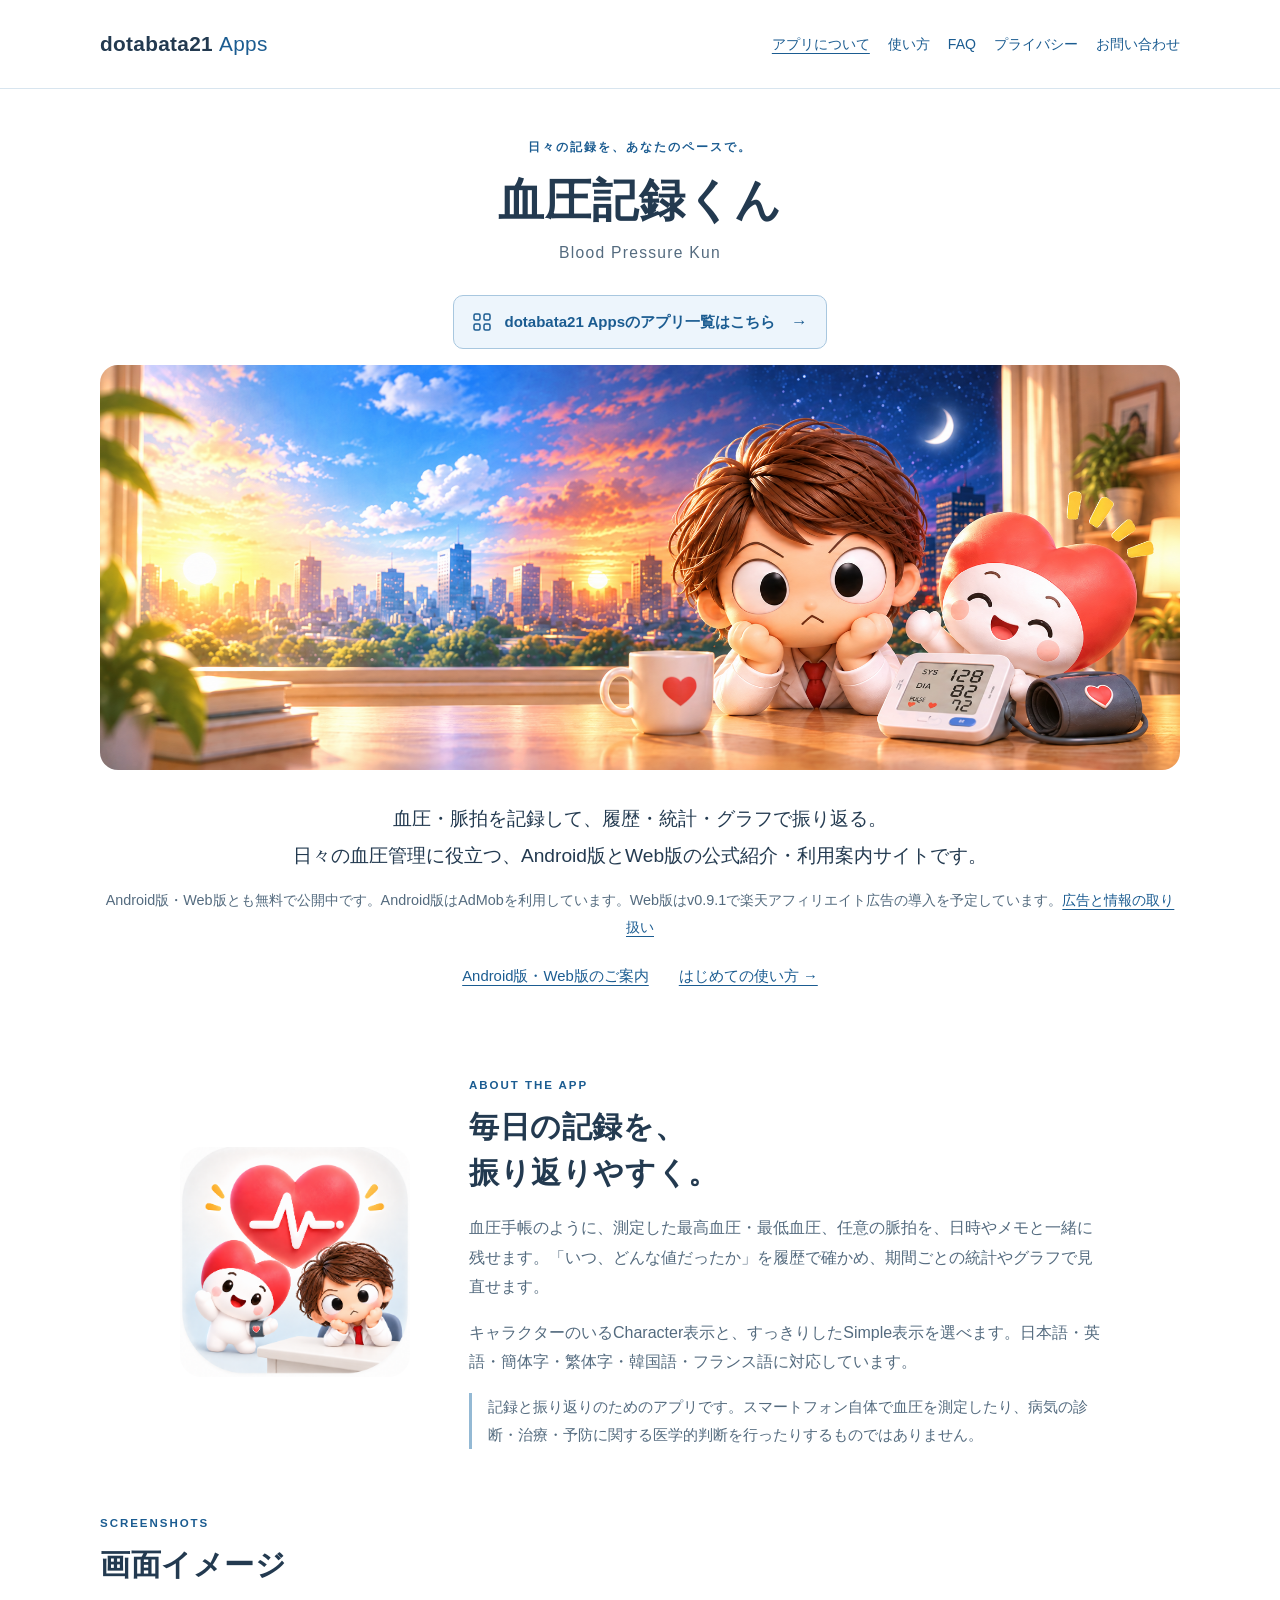
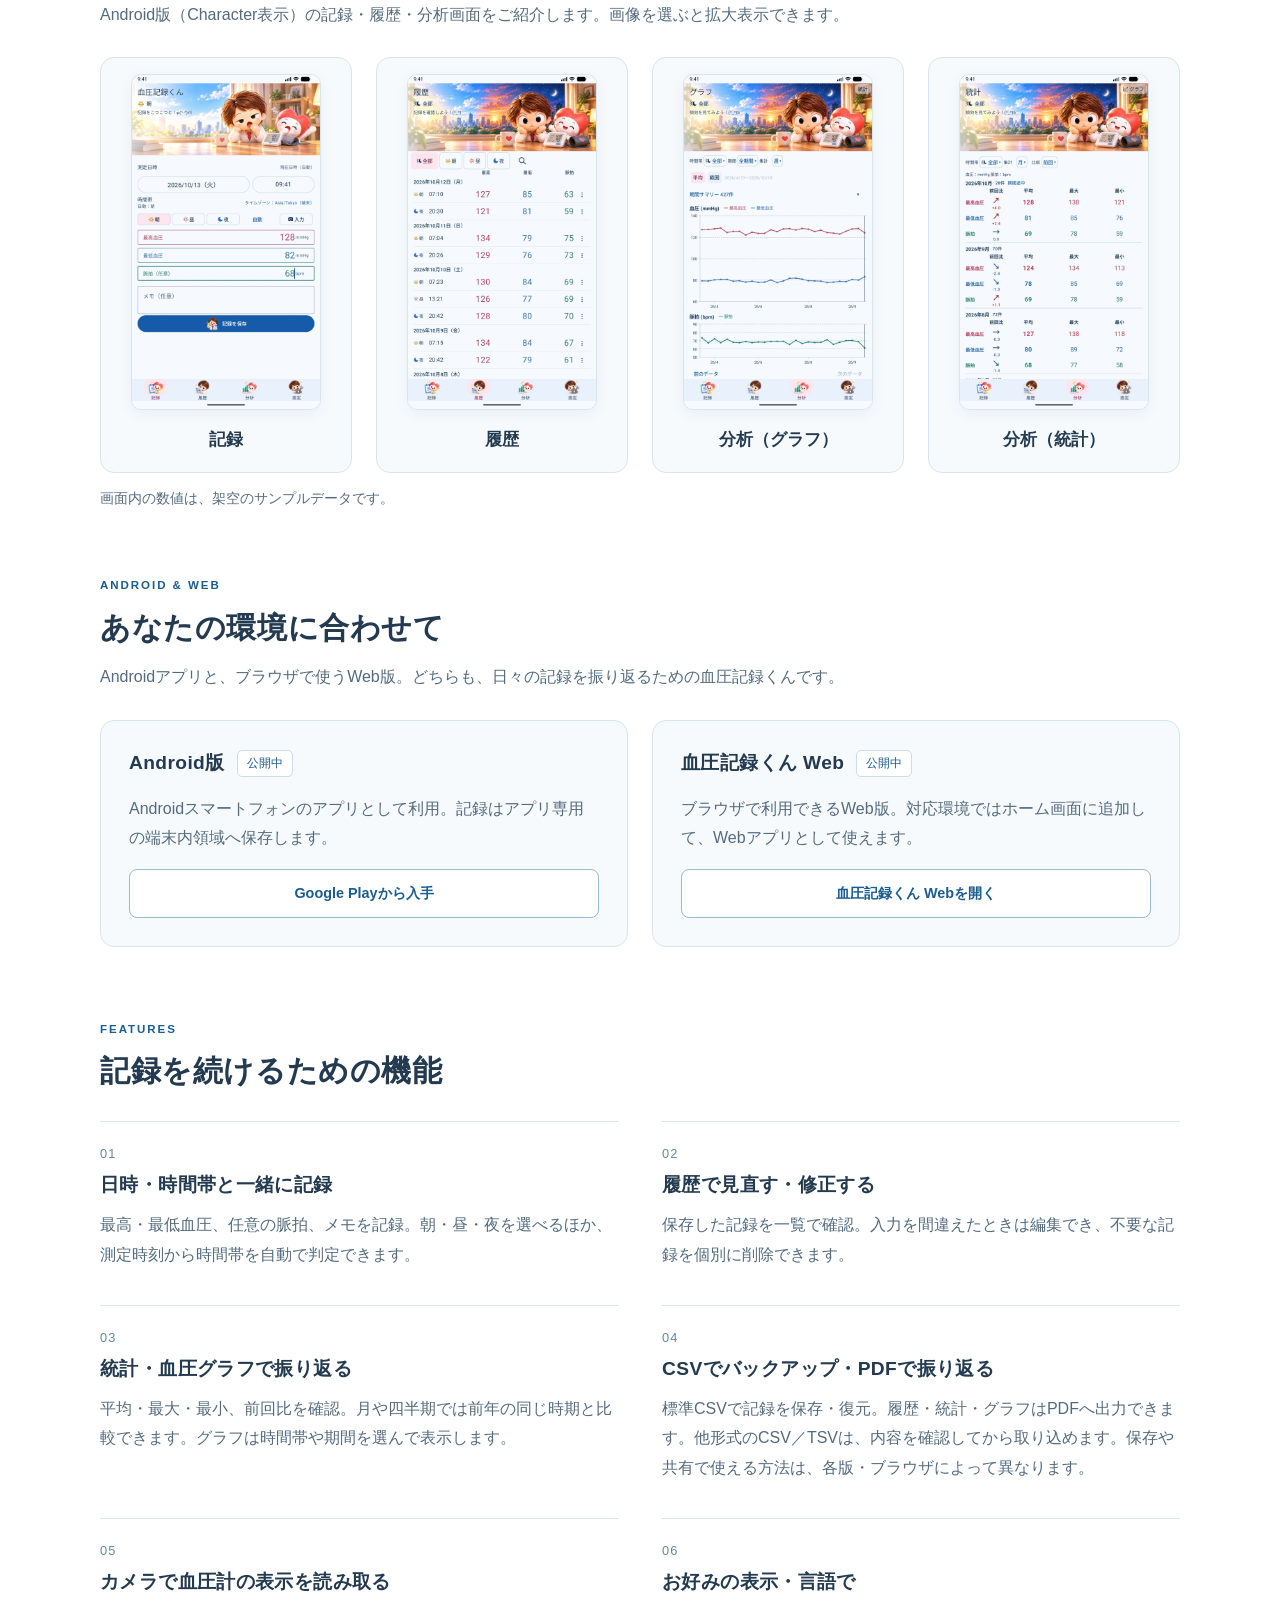
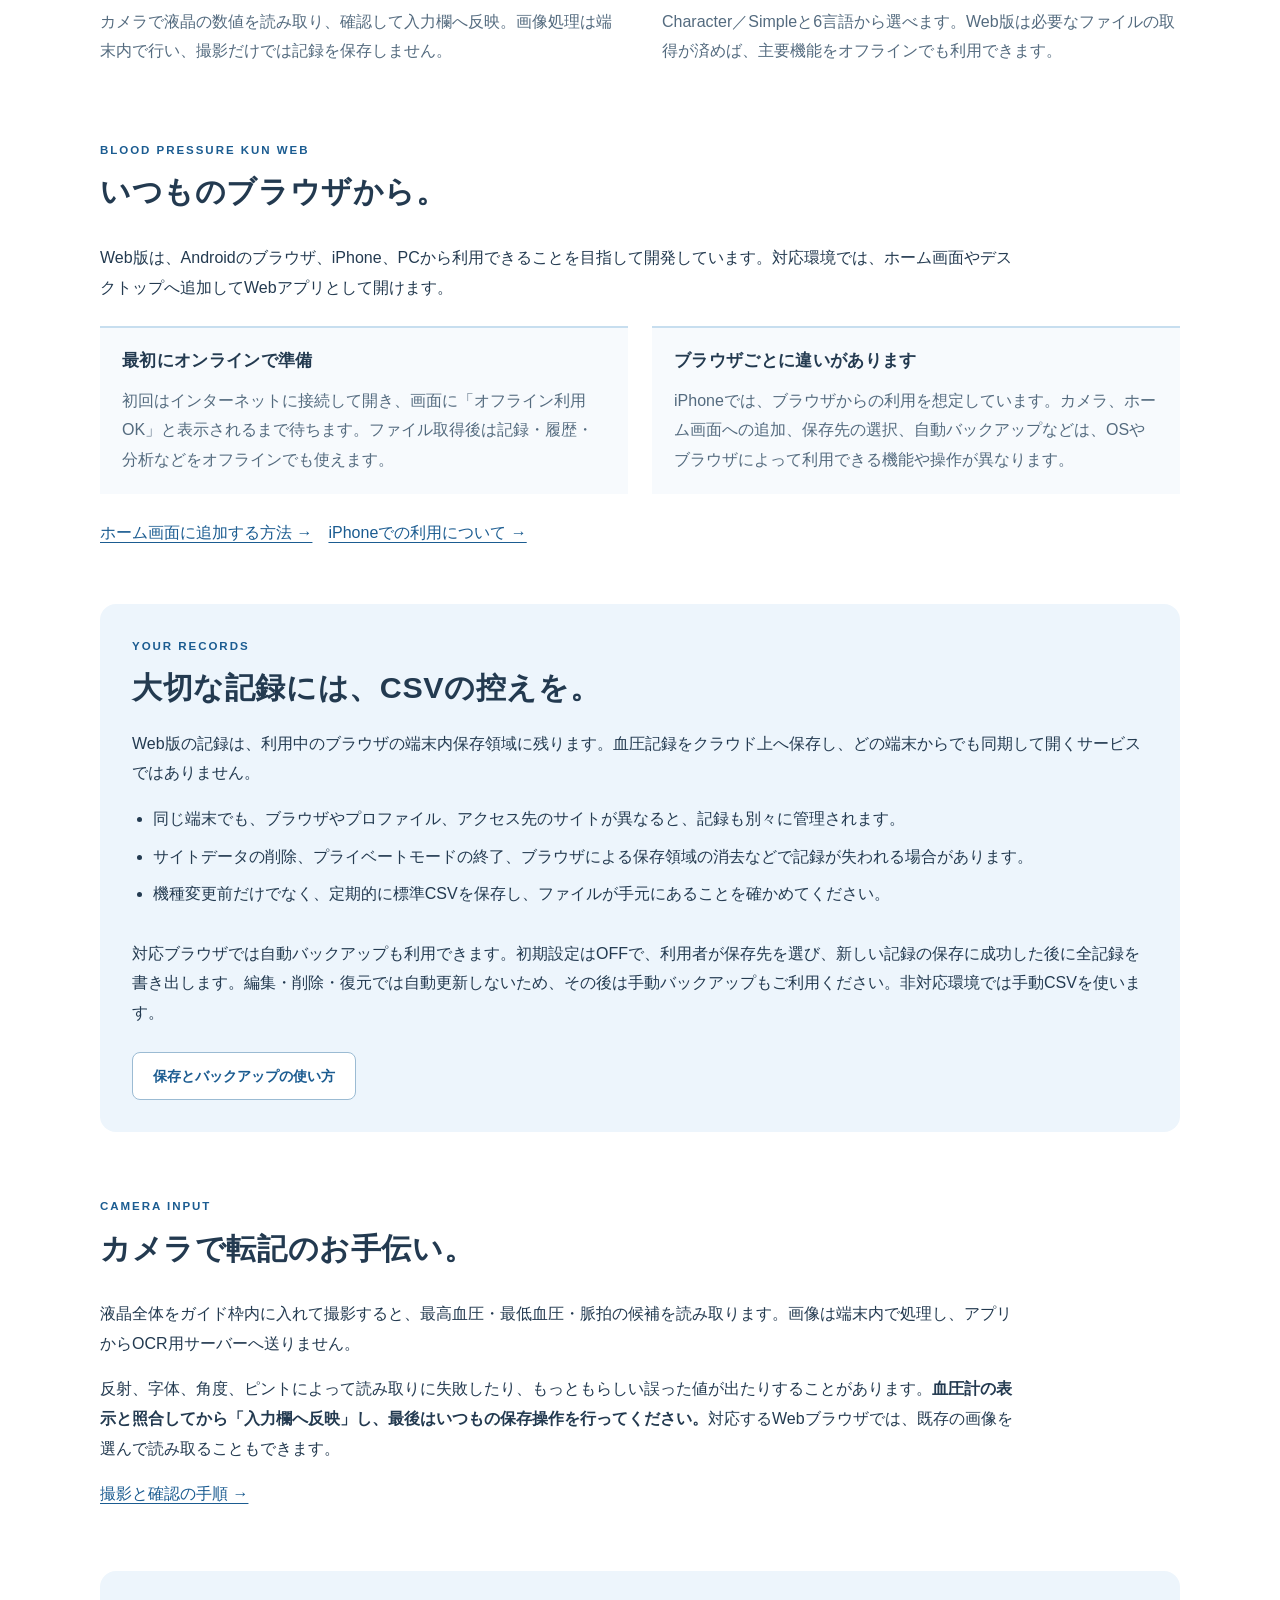
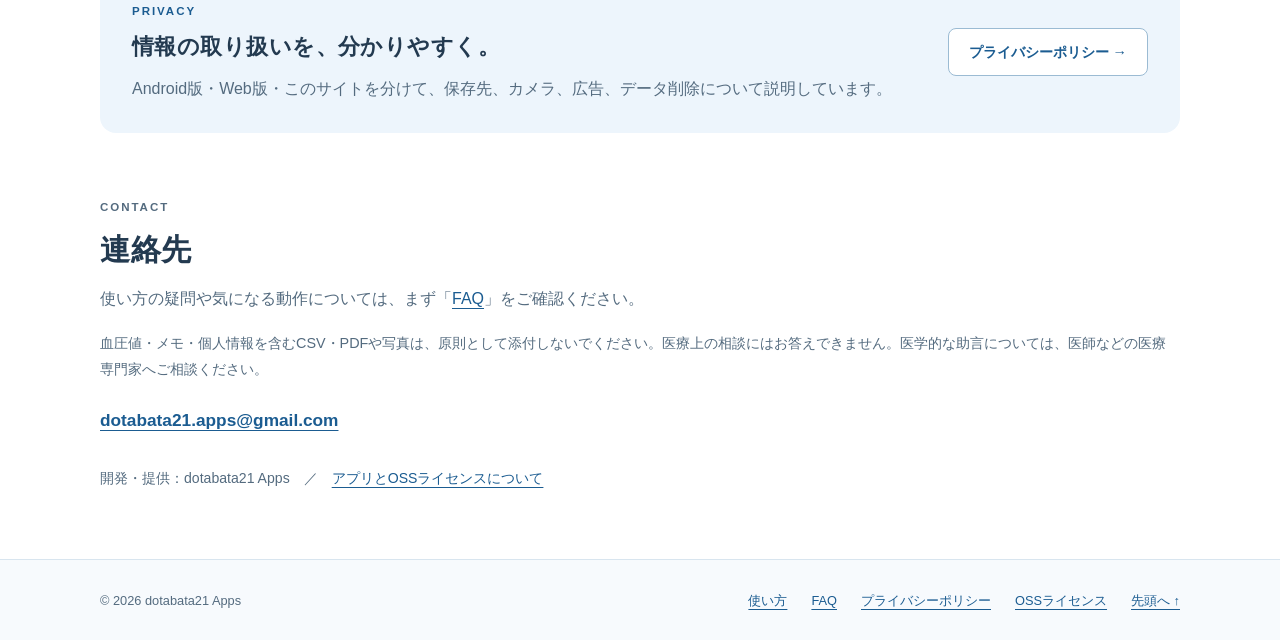
==== commit 4f40ac87: "Update Web privacy disclosures for Rakuten ads in v0.9.1" ====
--- a/index.html
+++ b/index.html
@@ -41,7 +41,7 @@
       <p><a class="apps-directory-link" href="/apps/"><svg class="apps-directory-icon" width="20" height="20" viewBox="0 0 20 20" fill="none" stroke="currentColor" stroke-width="1.5" aria-hidden="true" focusable="false"><rect x="2" y="2" width="6" height="6" rx="1.5"/><rect x="12" y="2" width="6" height="6" rx="1.5"/><rect x="2" y="12" width="6" height="6" rx="1.5"/><rect x="12" y="12" width="6" height="6" rx="1.5"/></svg><span>dotabata21 Appsのアプリ一覧はこちら</span><span class="apps-directory-arrow" aria-hidden="true">→</span></a></p>
       <img class="hero-image" src="images/blood-pressure-kun-hero.png" width="2048" height="768" alt="血圧記録くんのキャラクターとアプリ名" fetchpriority="high" decoding="async">
       <p class="hero-description">血圧・脈拍を記録して、履歴・統計・グラフで振り返る。<br class="desktop-break">日々の血圧管理に役立つ、Android版とWeb版の公式紹介・利用案内サイトです。</p>
-      <p class="small-note">Android版・Web版とも無料で公開中です。Android版にはAdMobによる広告配信機能があり、Web版には現在広告を掲載していません。<a href="privacy.html#advertising">広告と情報の取り扱い</a></p>
+      <p class="small-note">Android版・Web版とも無料で公開中です。Android版はAdMobを利用しています。Web版はv0.9.1で楽天アフィリエイト広告の導入を予定しています。<a href="privacy.html#advertising">広告と情報の取り扱い</a></p>
       <div class="hero-links"><a href="#versions">Android版・Web版のご案内</a><a href="guide.html">はじめての使い方 →</a></div>
     </section>
     <section id="about" class="about-section" aria-labelledby="about-title">
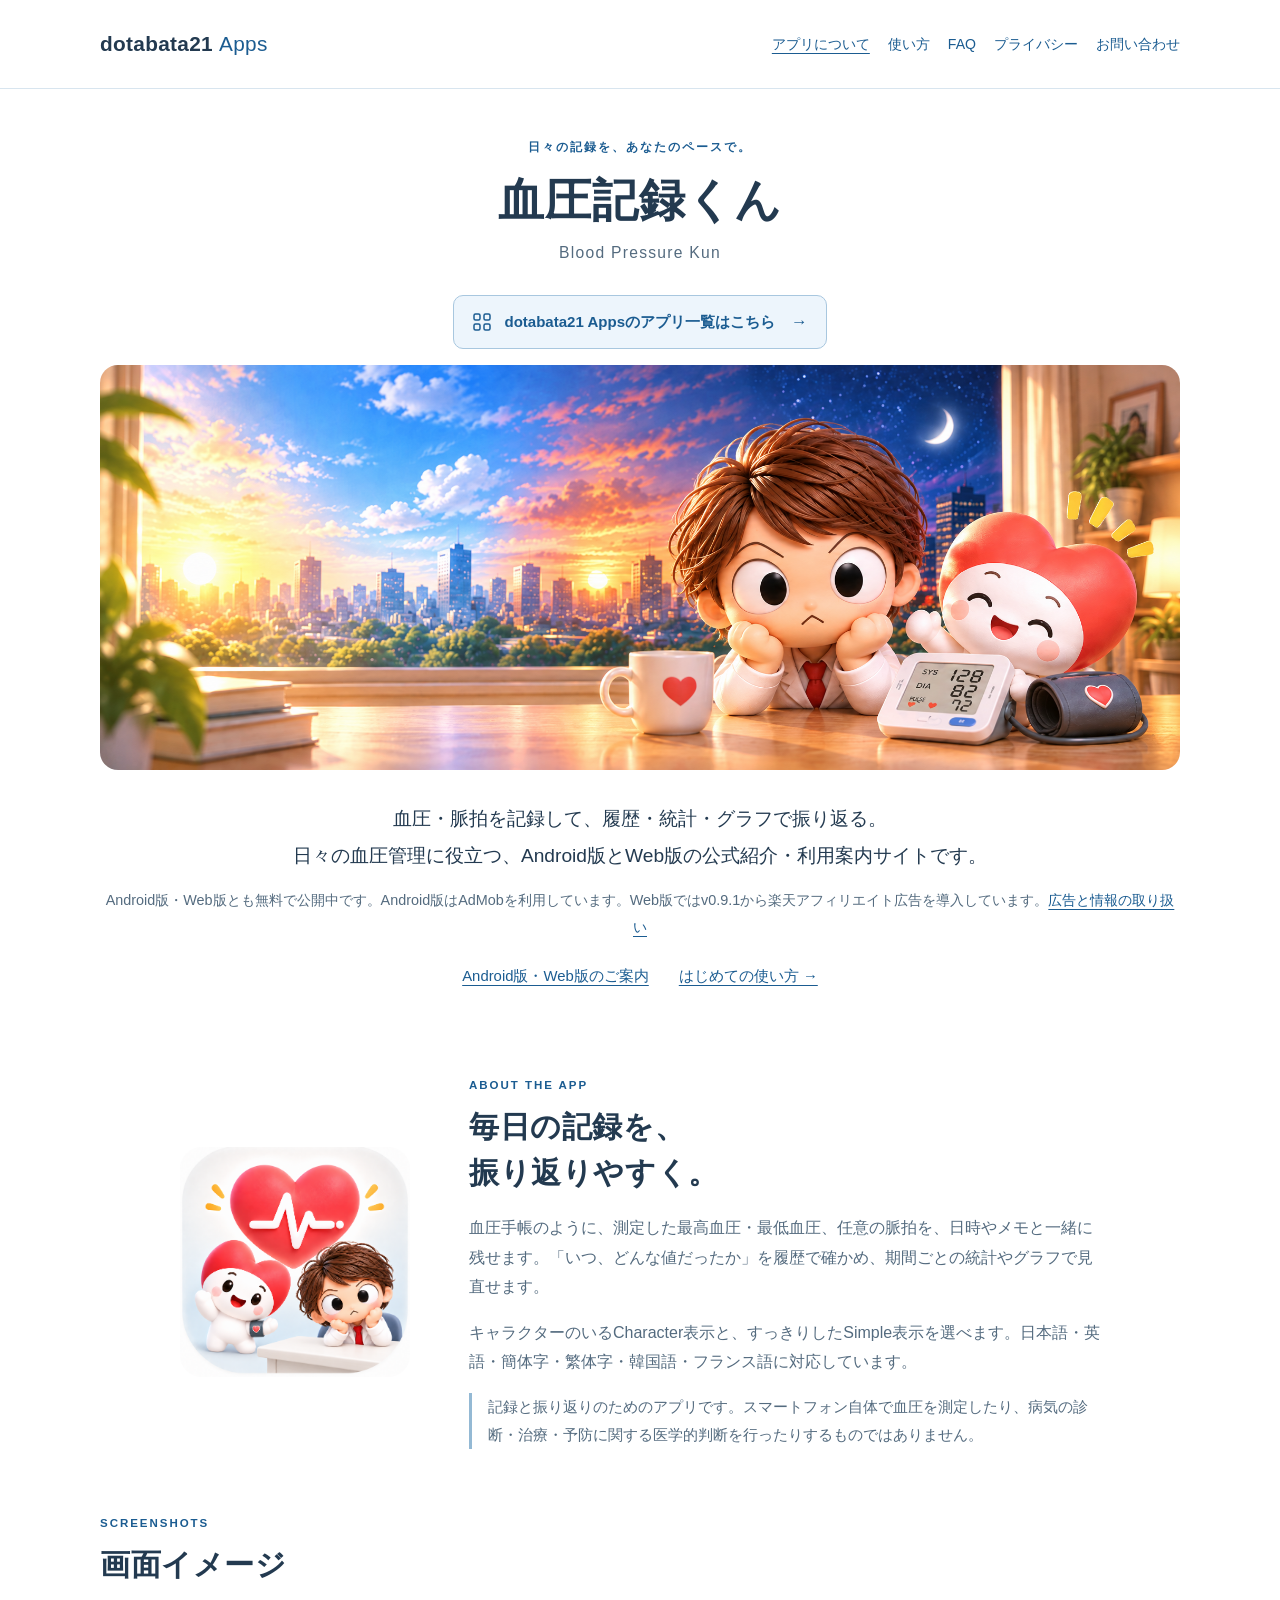
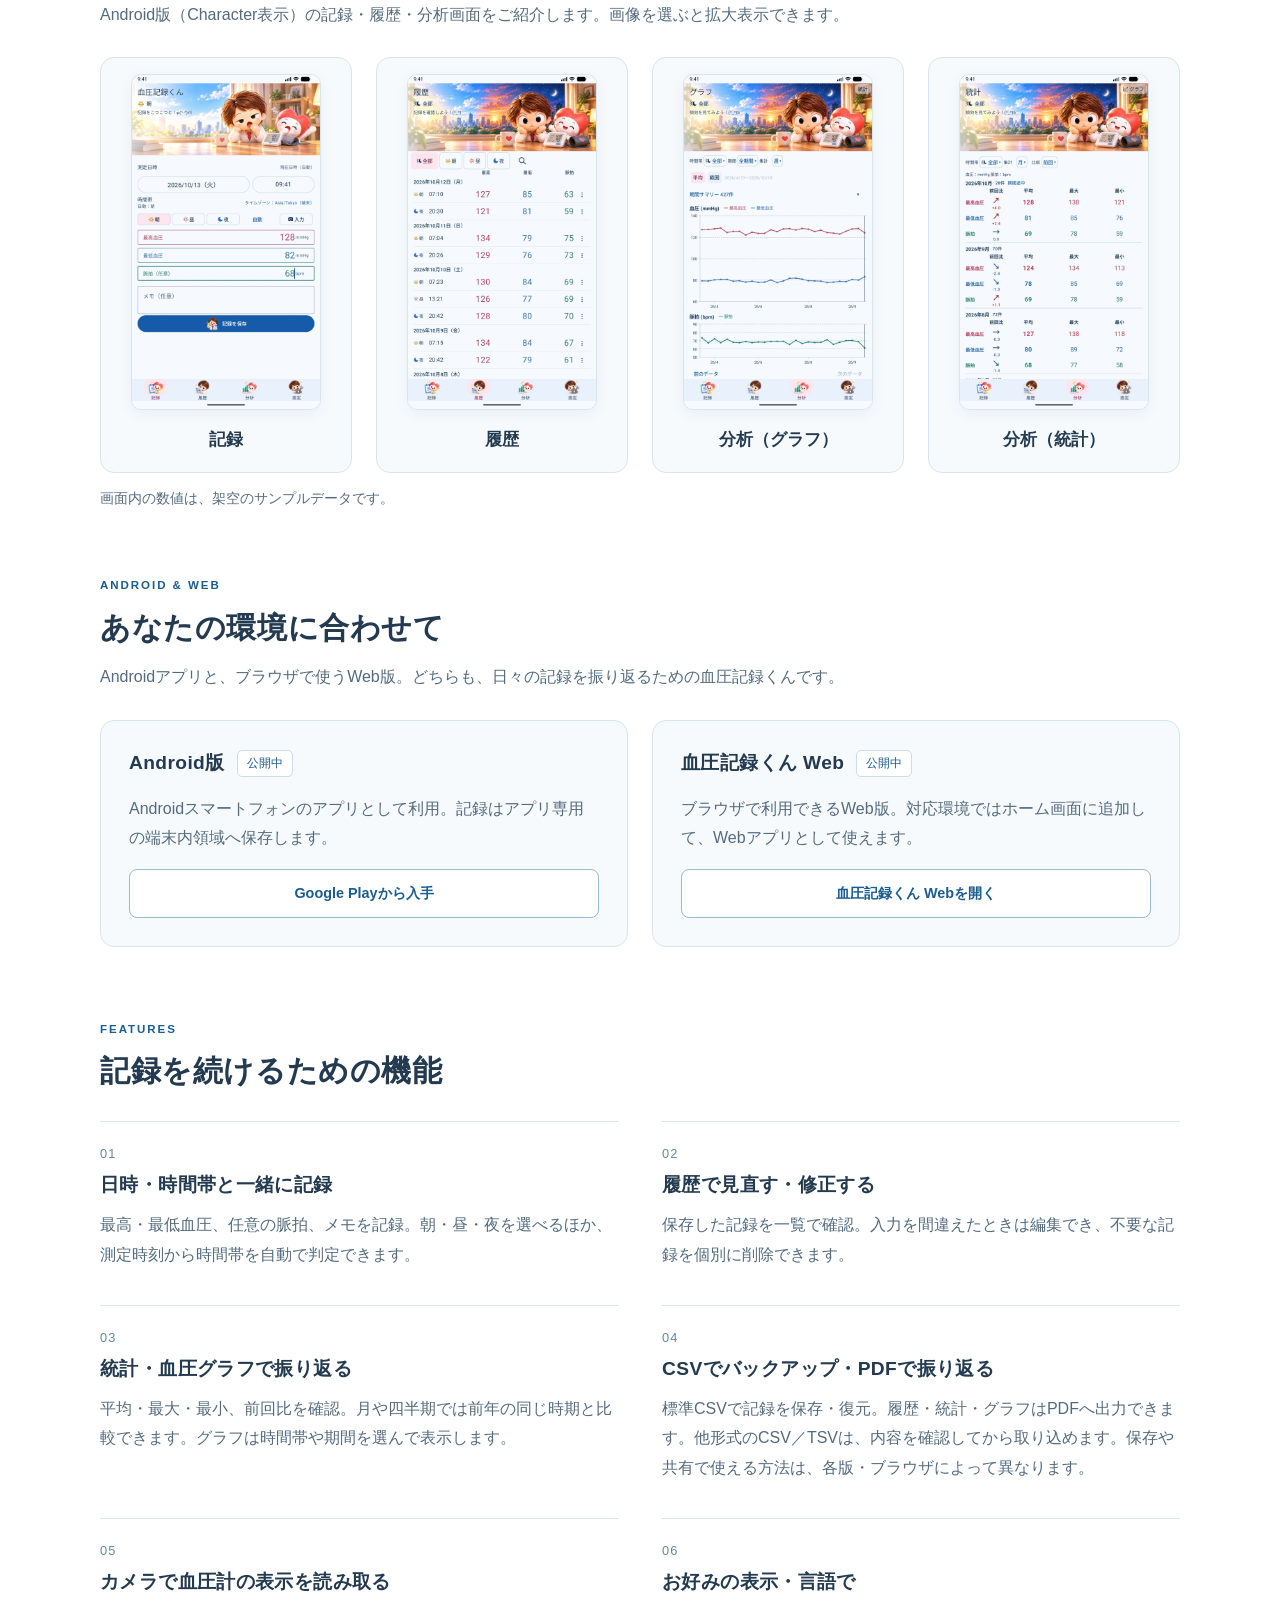
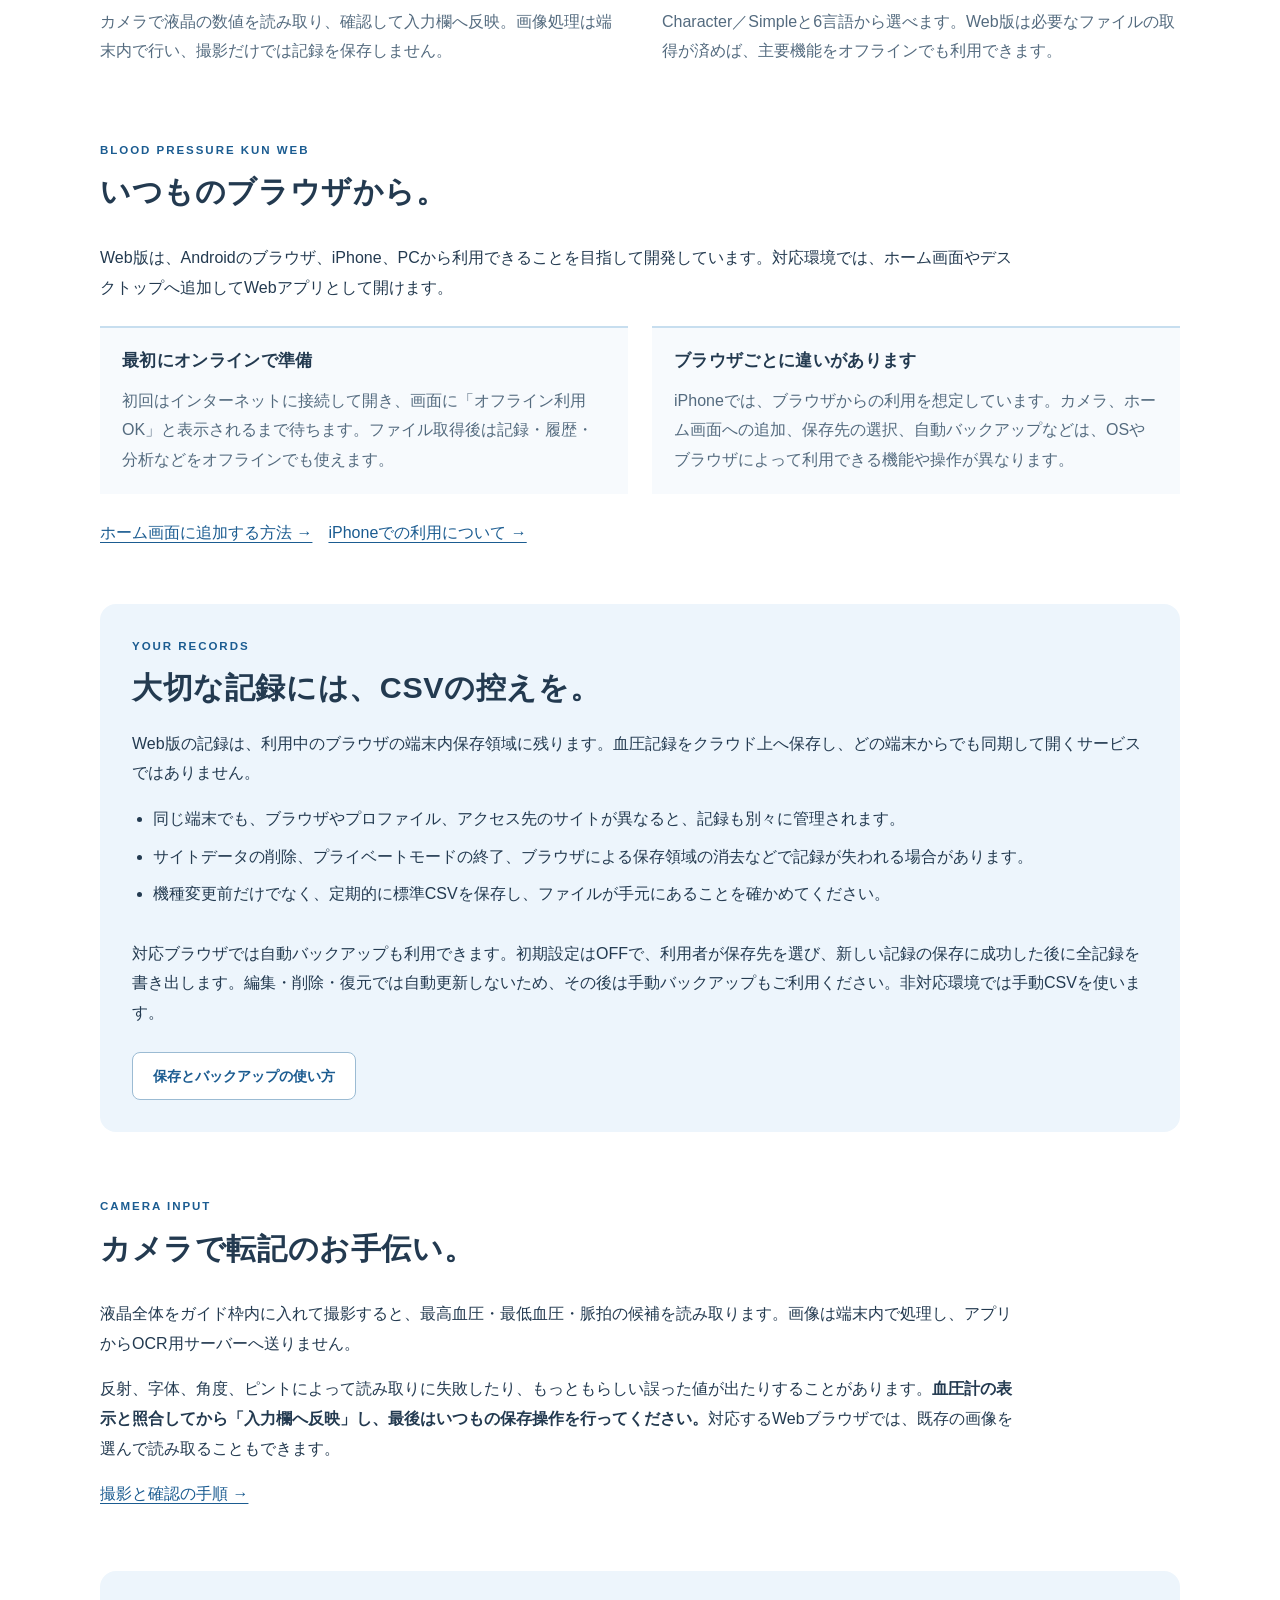
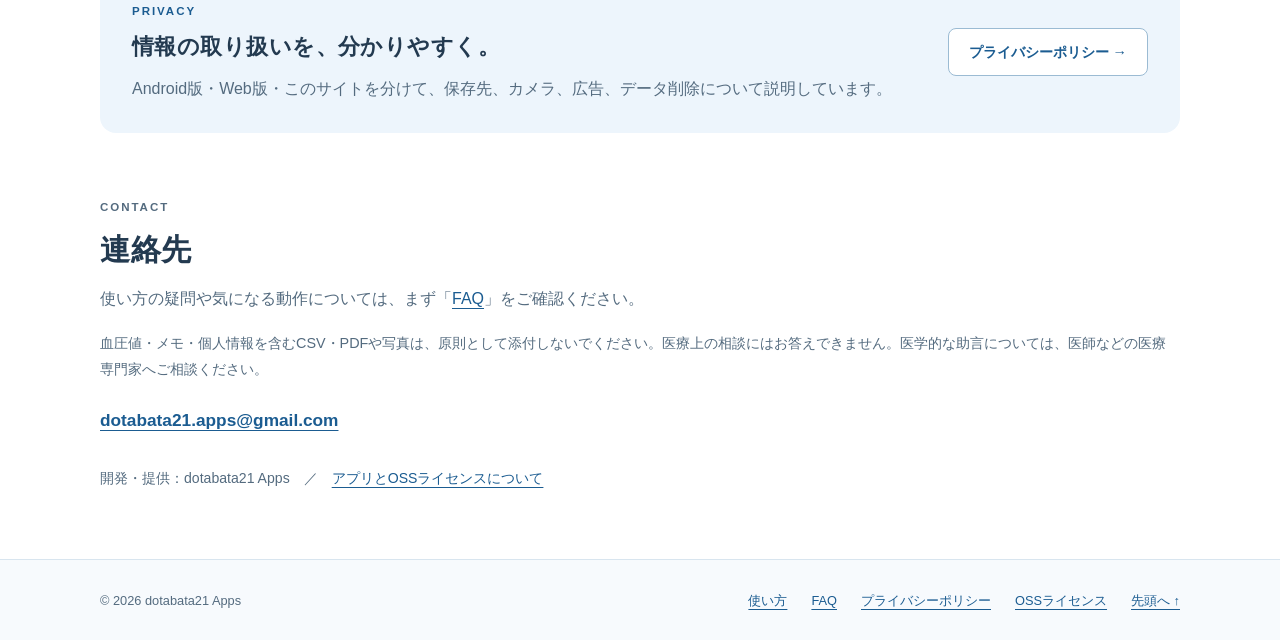
==== commit 5dabb91c: "Update Web v0.9.1 release and Japan-only ad disclosures" ====
--- a/index.html
+++ b/index.html
@@ -41,7 +41,7 @@
       <p><a class="apps-directory-link" href="/apps/"><svg class="apps-directory-icon" width="20" height="20" viewBox="0 0 20 20" fill="none" stroke="currentColor" stroke-width="1.5" aria-hidden="true" focusable="false"><rect x="2" y="2" width="6" height="6" rx="1.5"/><rect x="12" y="2" width="6" height="6" rx="1.5"/><rect x="2" y="12" width="6" height="6" rx="1.5"/><rect x="12" y="12" width="6" height="6" rx="1.5"/></svg><span>dotabata21 Appsのアプリ一覧はこちら</span><span class="apps-directory-arrow" aria-hidden="true">→</span></a></p>
       <img class="hero-image" src="images/blood-pressure-kun-hero.png" width="2048" height="768" alt="血圧記録くんのキャラクターとアプリ名" fetchpriority="high" decoding="async">
       <p class="hero-description">血圧・脈拍を記録して、履歴・統計・グラフで振り返る。<br class="desktop-break">日々の血圧管理に役立つ、Android版とWeb版の公式紹介・利用案内サイトです。</p>
-      <p class="small-note">Android版・Web版とも無料で公開中です。Android版はAdMobを利用しています。Web版はv0.9.1で楽天アフィリエイト広告の導入を予定しています。<a href="privacy.html#advertising">広告と情報の取り扱い</a></p>
+      <p class="small-note">Android版・Web版とも無料で公開中です。Android版はAdMobを利用しています。Web版ではv0.9.1から楽天アフィリエイト広告を導入しています。<a href="privacy.html#advertising">広告と情報の取り扱い</a></p>
       <div class="hero-links"><a href="#versions">Android版・Web版のご案内</a><a href="guide.html">はじめての使い方 →</a></div>
     </section>
     <section id="about" class="about-section" aria-labelledby="about-title">
